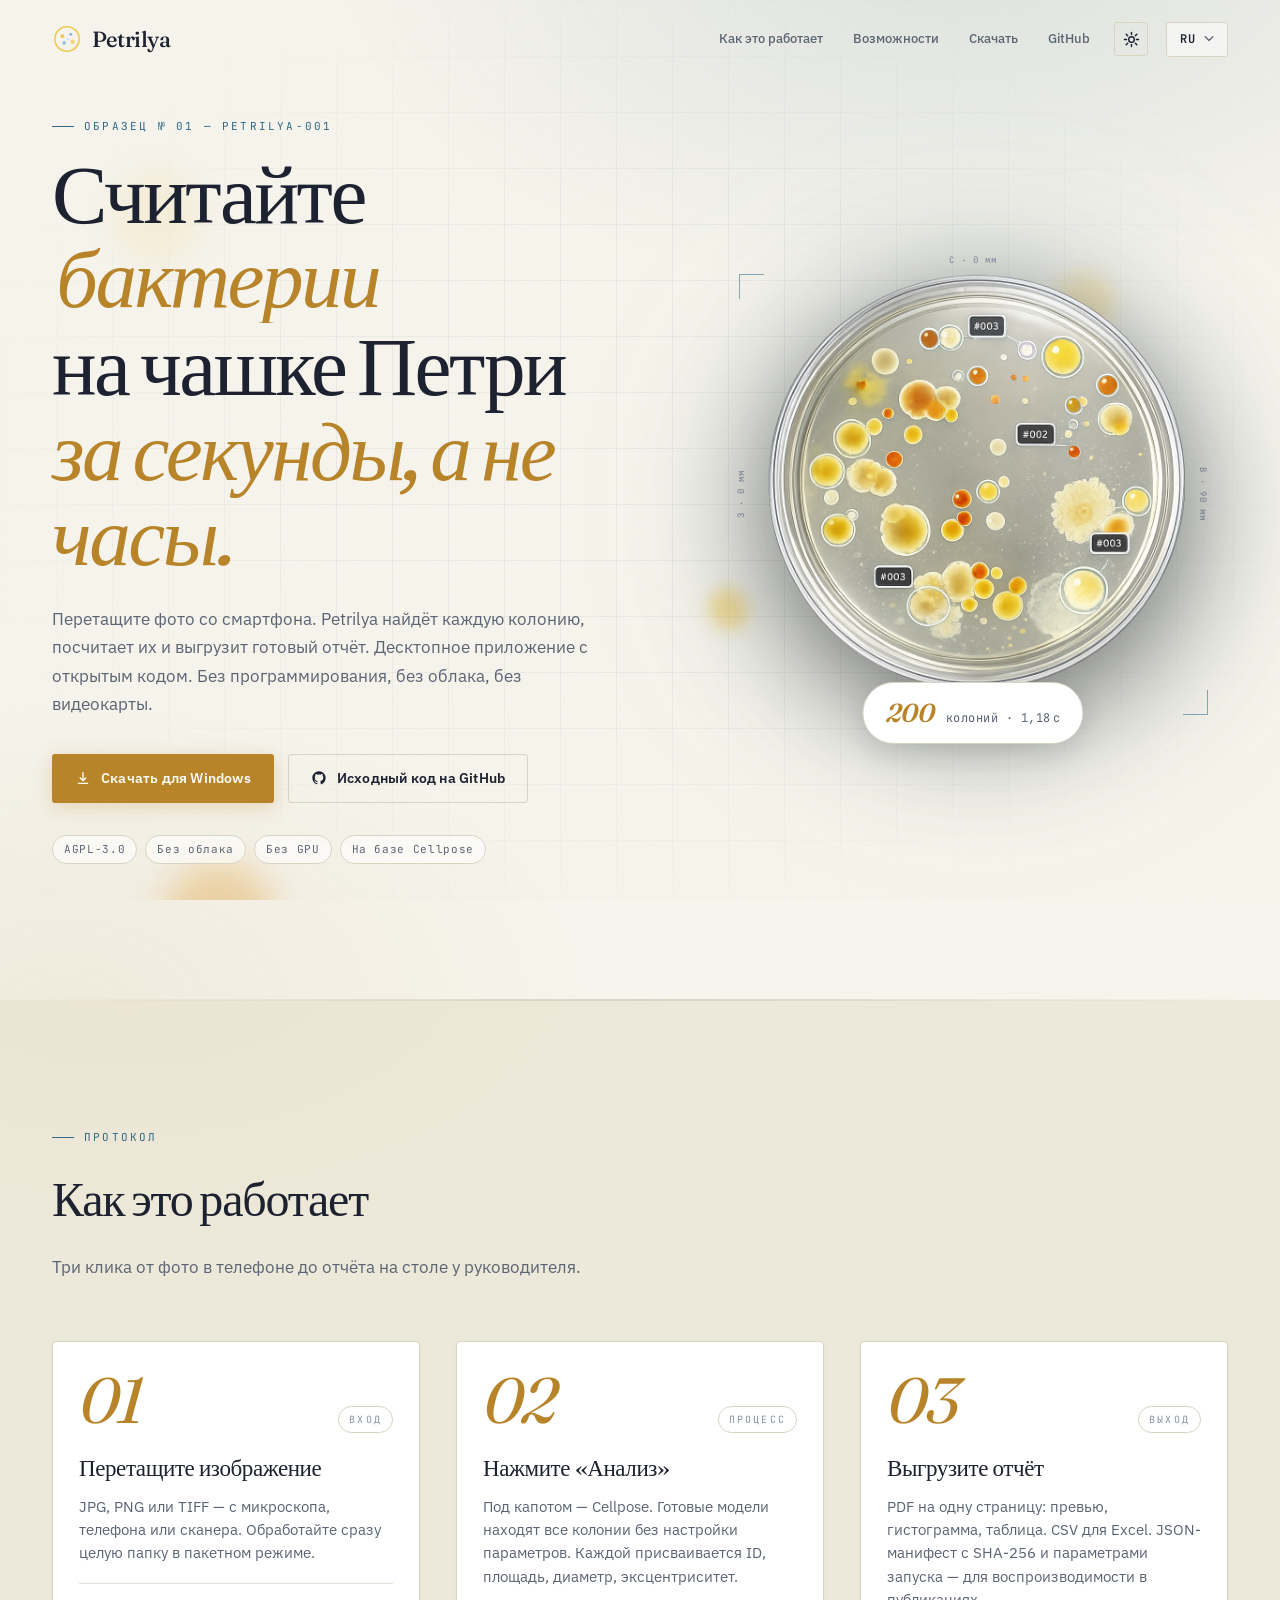
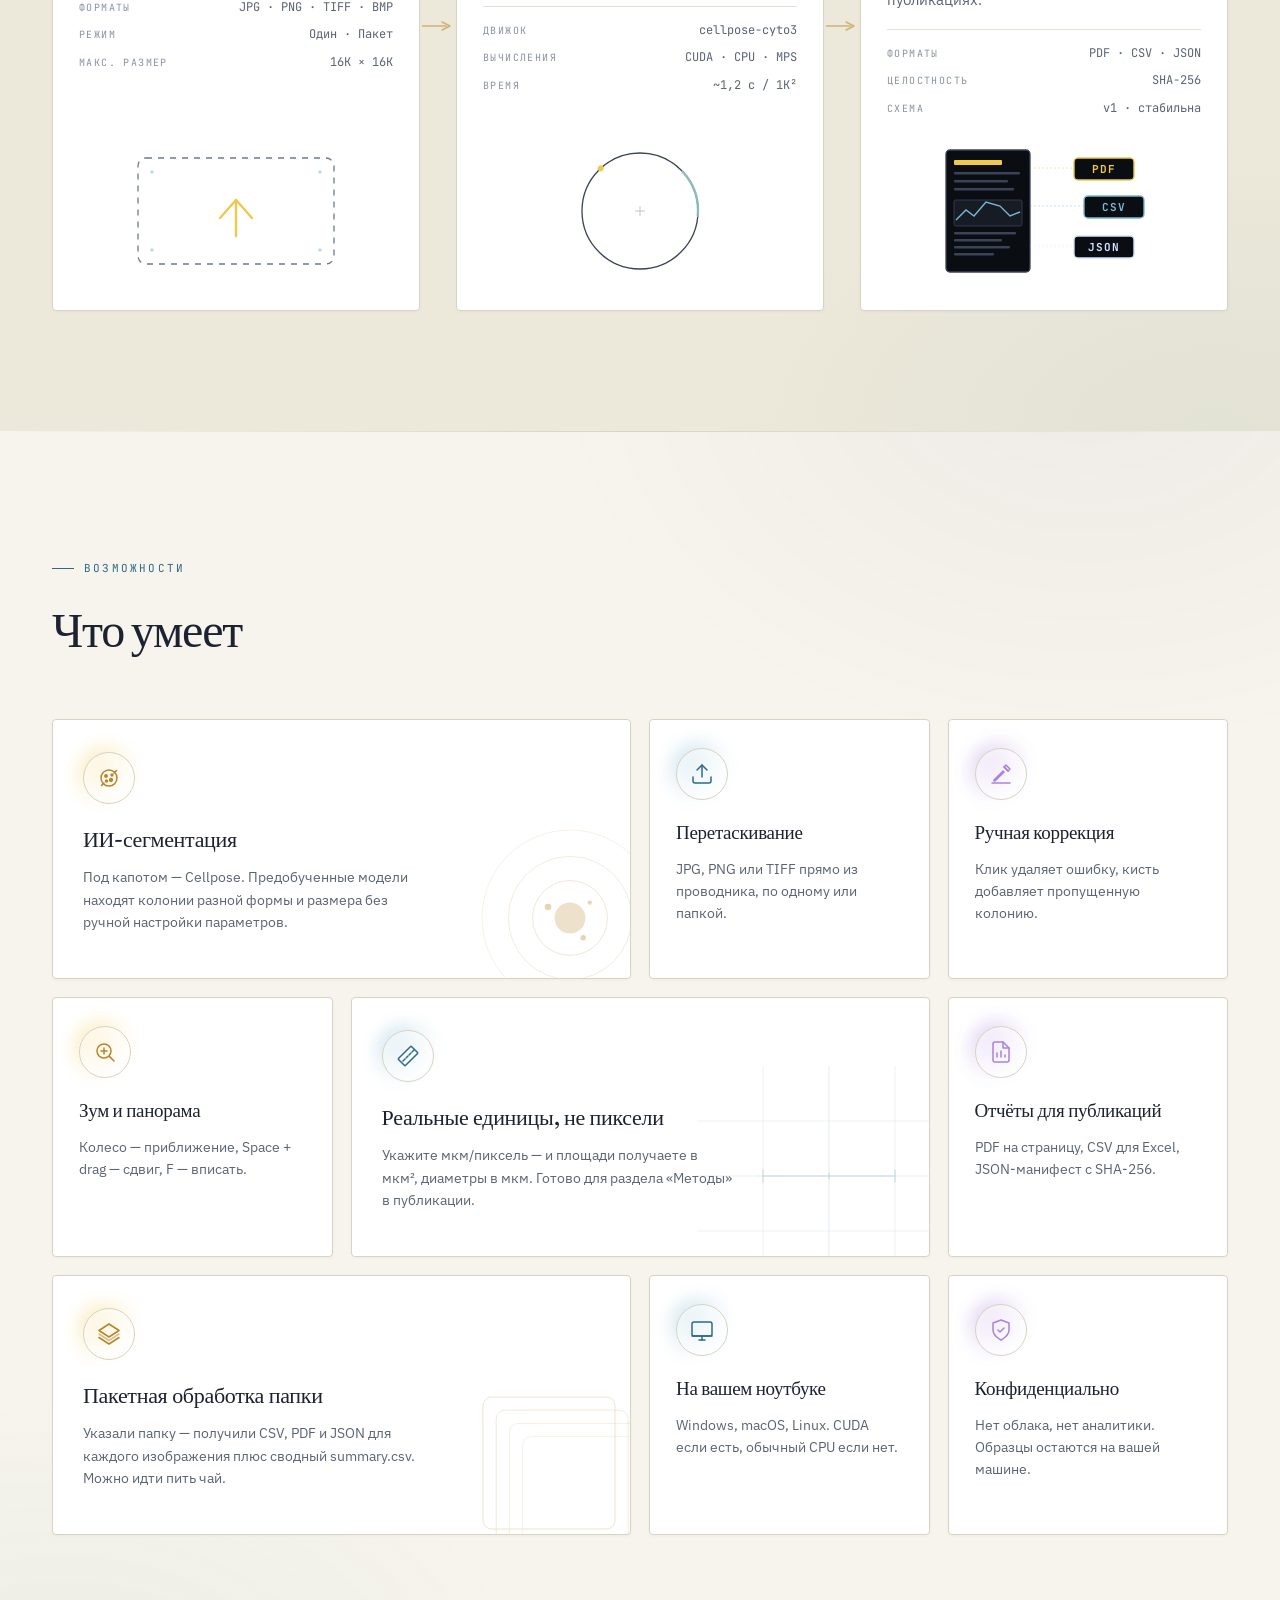
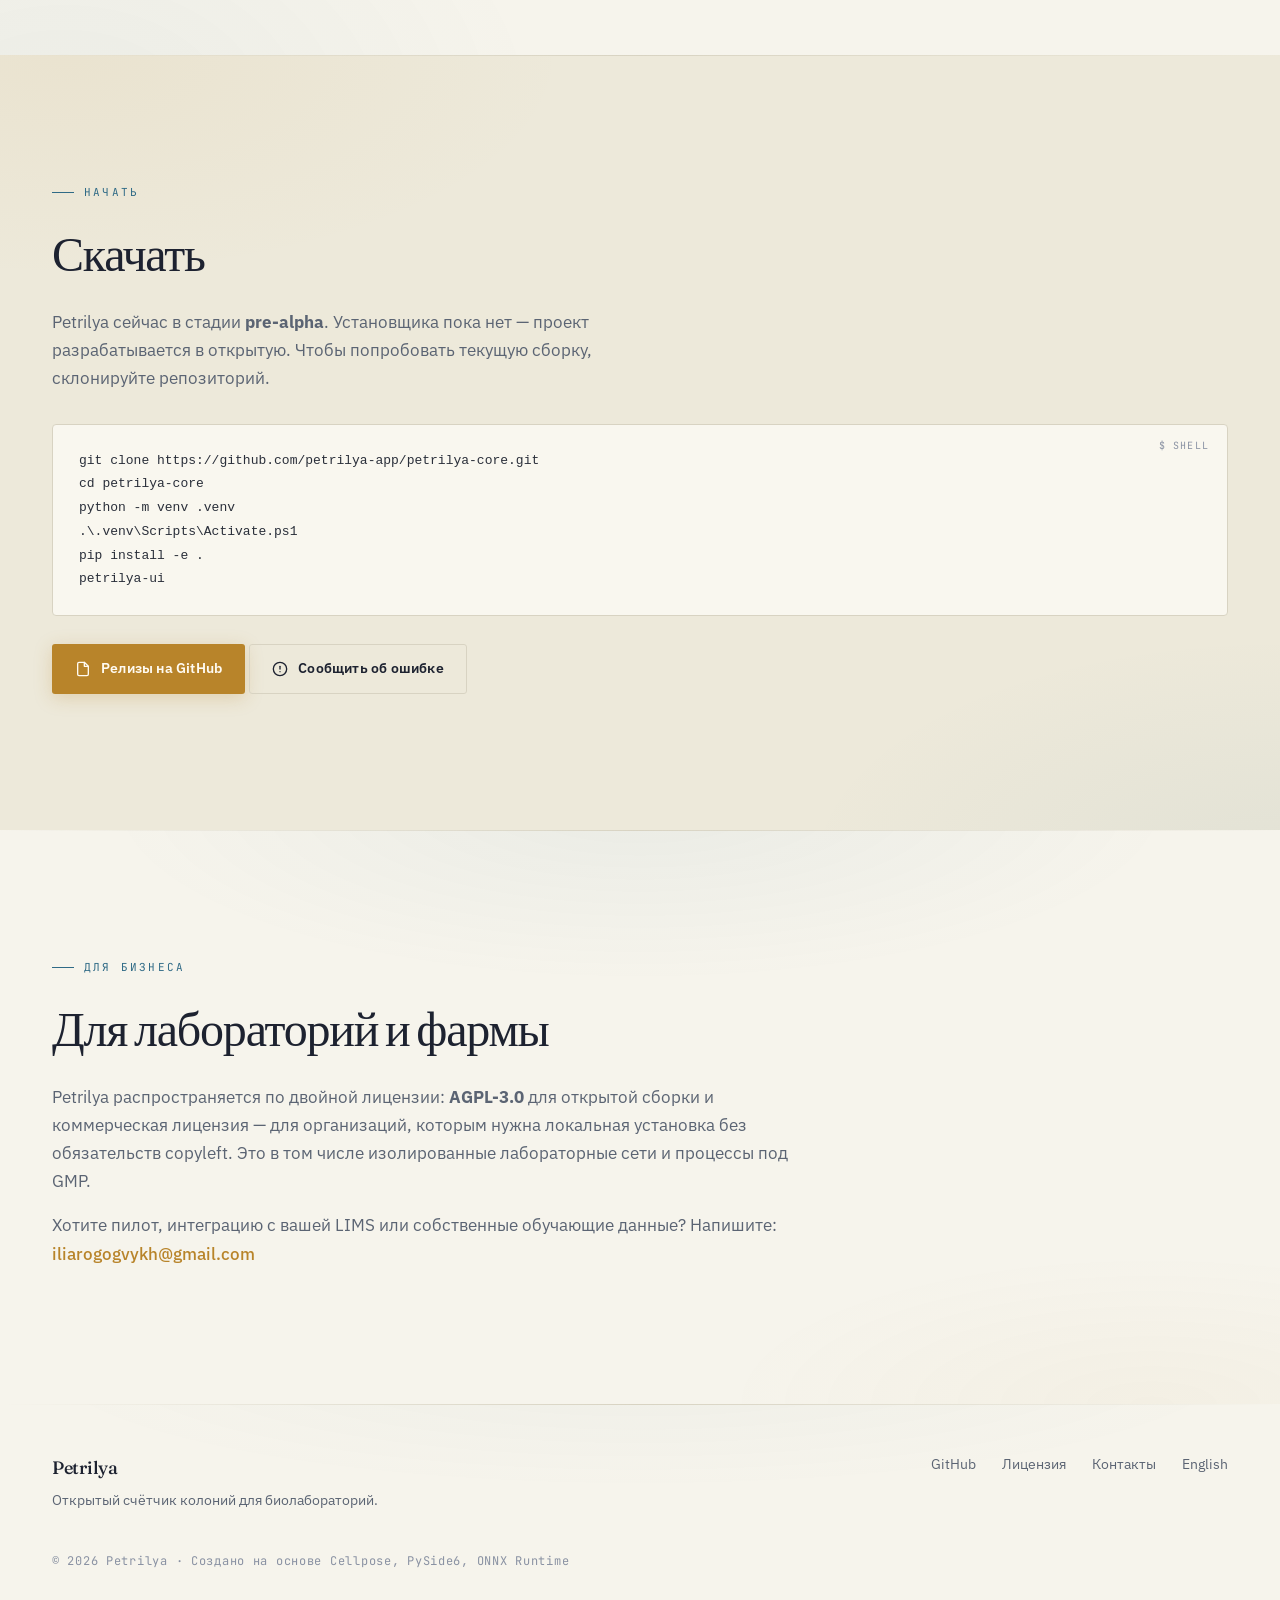
==== docs/ru/index.html @ b0dcc9b6 "build: PyInstaller .exe pipeline + auto-release on tag push End-to-end packaging so the 'Download fo" ====
<!DOCTYPE html>
<html lang="ru">
<head>
  <meta charset="UTF-8" />
  <meta name="viewport" content="width=device-width, initial-scale=1.0" />
  <title>Petrilya — ИИ-счётчик колоний для биолабораторий</title>
  <meta name="description" content="Petrilya — десктопное приложение с открытым исходным кодом, которое превращает фото чашки Петри со смартфона в готовый отчёт о колониях за секунды. Без кода, без облака, без видеокарты." />
  <meta property="og:title" content="Petrilya — ИИ-счётчик колоний" />
  <meta property="og:description" content="Перетащил, посчитал, выгрузил отчёт. Десктоп-приложение для микробиологии с открытым кодом." />
  <meta property="og:type" content="website" />
  <meta property="og:url" content="https://petrilya.com/ru/" />
  <meta property="og:image" content="https://petrilya.com/og-image.png" />
  <meta name="twitter:card" content="summary_large_image" />
  <link rel="alternate" hreflang="en" href="https://petrilya.com/" />
  <link rel="alternate" hreflang="ru" href="https://petrilya.com/ru/" />
  <link rel="icon" type="image/svg+xml" href="../favicon.svg" />
  <link rel="preconnect" href="https://fonts.googleapis.com">
  <link rel="preconnect" href="https://fonts.gstatic.com" crossorigin>
  <link href="https://fonts.googleapis.com/css2?family=Fraunces:opsz,wght,SOFT,WONK@9..144,300..700,30..100,0..1&family=IBM+Plex+Sans:wght@400;500;600;700&family=JetBrains+Mono:wght@400;500&display=swap" rel="stylesheet">
  <link rel="stylesheet" href="../style.css" />
  <script src="../theme.js"></script>
</head>
<body>
  <header class="hero">
    <nav class="nav">
      <div class="brand">
        <a href="../">
          <svg class="logo-mark" viewBox="0 0 32 32" fill="none" aria-hidden="true">
            <circle cx="16" cy="16" r="13" stroke="url(#brand-grad)" stroke-width="1.6"/>
            <circle cx="11" cy="13" r="2" fill="#f0c84a"/>
            <circle cx="20" cy="11" r="1.5" fill="#7ab7d0"/>
            <circle cx="22" cy="19" r="2.5" fill="#f0c84a" opacity="0.7"/>
            <circle cx="13" cy="20" r="2" fill="#7ab7d0" opacity="0.8"/>
            <circle cx="17" cy="16" r="1.3" fill="#d2e2ff"/>
            <defs>
              <linearGradient id="brand-grad" x1="0" y1="0" x2="32" y2="32">
                <stop offset="0" stop-color="#f0c84a"/>
                <stop offset="1" stop-color="#7ab7d0"/>
              </linearGradient>
            </defs>
          </svg>
          <span>Petrilya</span>
        </a>
      </div>
      <div class="nav-links">
        <a href="#how">Как это работает</a>
        <a href="#features">Возможности</a>
        <a href="#download">Скачать</a>
        <a href="https://github.com/petrilya-app/petrilya-core" target="_blank" rel="noopener">GitHub</a>
        <button class="theme-toggle" data-theme-toggle aria-label="Сменить тему" title="Сменить тему">
          <svg class="theme-icon theme-icon-sun" viewBox="0 0 24 24" fill="none" stroke="currentColor" stroke-width="2" stroke-linecap="round" stroke-linejoin="round" aria-hidden="true">
            <circle cx="12" cy="12" r="4"/>
            <line x1="12" y1="2" x2="12" y2="5"/>
            <line x1="12" y1="19" x2="12" y2="22"/>
            <line x1="2" y1="12" x2="5" y2="12"/>
            <line x1="19" y1="12" x2="22" y2="12"/>
            <line x1="4.5" y1="4.5" x2="6.6" y2="6.6"/>
            <line x1="17.4" y1="17.4" x2="19.5" y2="19.5"/>
            <line x1="4.5" y1="19.5" x2="6.6" y2="17.4"/>
            <line x1="17.4" y1="6.6" x2="19.5" y2="4.5"/>
          </svg>
          <svg class="theme-icon theme-icon-moon" viewBox="0 0 24 24" fill="none" stroke="currentColor" stroke-width="2" stroke-linecap="round" stroke-linejoin="round" aria-hidden="true">
            <path d="M21 12.79A9 9 0 1 1 11.21 3 7 7 0 0 0 21 12.79z"/>
          </svg>
        </button>
        <details class="lang-dropdown">
          <summary class="lang-current" aria-label="Сменить язык">
            <span class="lang-name">RU</span>
            <svg class="lang-caret" width="10" height="6" viewBox="0 0 12 8" aria-hidden="true"><path d="M1 1l5 5 5-5" stroke="currentColor" stroke-width="1.6" fill="none" stroke-linecap="round" stroke-linejoin="round"/></svg>
          </summary>
          <div class="lang-menu" role="menu">
            <a href="/" class="lang-option" role="menuitem">
              <span class="lang-label">English</span>
            </a>
            <a href="/ru/" class="lang-option lang-active" role="menuitem">
              <span class="lang-label">Русский</span>
              <svg class="lang-check" width="14" height="14" viewBox="0 0 14 14" aria-hidden="true"><path d="M3 7l3 3 5-6" stroke="currentColor" stroke-width="2" fill="none" stroke-linecap="round" stroke-linejoin="round"/></svg>
            </a>
          </div>
        </details>
      </div>
    </nav>

    <div class="hero-grid">
      <div class="hero-text">
        <span class="spec-marker reveal reveal-1">ОБРАЗЕЦ № 01 — PETRILYA-001</span>
        <h1 class="reveal reveal-2">
          <span class="quiet">Считайте</span>
          <span class="rotator" aria-label="вращается: колонии, бактерии, дрожжи, плесень, патогены">
            <span class="rotator-word rotator-sizer" aria-hidden="true">микроорганизмы</span>
            <span class="rotator-word is-active">колонии</span>
            <span class="rotator-word">бактерии</span>
            <span class="rotator-word">дрожжи</span>
            <span class="rotator-word">плесень</span>
            <span class="rotator-word">патогены</span>
          </span>
          <span class="quiet">на чашке Петри</span>
          <span class="punch">за секунды, а не часы.</span>
        </h1>
        <p class="lead reveal reveal-3">
          Перетащите фото со смартфона. Petrilya найдёт каждую колонию, посчитает их и выгрузит готовый отчёт. Десктопное приложение с открытым кодом. Без программирования, без облака, без видеокарты.
        </p>
        <div class="cta-row reveal reveal-4">
          <a href="https://github.com/petrilya-app/petrilya-core/releases/latest/download/petrilya-windows.exe"
             class="btn btn-primary"
             title="Petrilya для Windows (.exe, не подписан — Windows SmartScreen может предупредить при первом запуске)">
            <svg class="btn-icon" viewBox="0 0 24 24" fill="none" aria-hidden="true"><path d="M12 4v12m0 0l-4-4m4 4l4-4M5 20h14" stroke="currentColor" stroke-width="2" stroke-linecap="round" stroke-linejoin="round"/></svg>
            Скачать для Windows
          </a>
          <a href="https://github.com/petrilya-app/petrilya-core" target="_blank" rel="noopener" class="btn btn-ghost">
            <svg class="btn-icon" viewBox="0 0 24 24" fill="currentColor" aria-hidden="true"><path d="M12 2C6.48 2 2 6.48 2 12c0 4.42 2.87 8.17 6.84 9.5.5.08.66-.23.66-.5v-1.69c-2.77.6-3.36-1.34-3.36-1.34-.46-1.16-1.11-1.47-1.11-1.47-.91-.62.07-.6.07-.6 1 .07 1.53 1.03 1.53 1.03.87 1.52 2.34 1.07 2.91.83.09-.65.35-1.09.63-1.34-2.22-.25-4.55-1.11-4.55-4.94 0-1.1.39-1.99 1.03-2.69-.1-.25-.45-1.27.1-2.65 0 0 .84-.27 2.75 1.02.79-.22 1.65-.33 2.5-.33.85 0 1.71.11 2.5.33 1.91-1.29 2.75-1.02 2.75-1.02.55 1.38.2 2.4.1 2.65.64.7 1.03 1.59 1.03 2.69 0 3.84-2.34 4.69-4.57 4.94.36.31.69.92.69 1.86V21c0 .27.16.59.67.5C19.14 20.16 22 16.42 22 12c0-5.52-4.48-10-10-10z"/></svg>
            Исходный код на GitHub
          </a>
        </div>
        <p class="hero-meta reveal reveal-5">
          <span class="badge">AGPL-3.0</span>
          <span class="badge">Без облака</span>
          <span class="badge">Без GPU</span>
          <span class="badge">На базе Cellpose</span>
        </p>
      </div>

      <div class="hero-art reveal reveal-3">
        <div class="scale-ticks" aria-hidden="true">
          <span class="tick t-top">С · 0&nbsp;мм</span>
          <span class="tick t-bottom">Ю · 90&nbsp;мм</span>
          <span class="tick t-left">З · 0&nbsp;мм</span>
          <span class="tick t-right">В · 90&nbsp;мм</span>
        </div>
        <img src="../hero-dish.png" alt="Чашка Петри с распознанными цветными колониями" />
        <div class="hero-art-caption">
          <span class="count">200</span>
          <span class="count-label">колоний&nbsp;·&nbsp;1,18&thinsp;с</span>
        </div>
      </div>
    </div>
  </header>

  <section id="how" class="how">
    <div class="container">
      <span class="eyebrow">ПРОТОКОЛ</span>
      <h2>Как это работает</h2>
      <p class="section-lead">Три клика от фото в телефоне до отчёта на столе у руководителя.</p>

      <div class="steps">

        <article class="step">
          <header class="step-header">
            <span class="step-num">01</span>
            <span class="step-tag">ВХОД</span>
          </header>
          <div class="step-body">
            <h3>Перетащите изображение</h3>
            <p>JPG, PNG или TIFF — с микроскопа, телефона или сканера. Обработайте сразу целую папку в пакетном режиме.</p>
          </div>
          <dl class="step-spec">
            <div><dt>Форматы</dt><dd>JPG · PNG · TIFF · BMP</dd></div>
            <div><dt>Режим</dt><dd>Один · Пакет</dd></div>
            <div><dt>Макс. размер</dt><dd>16K × 16K</dd></div>
          </dl>
          <div class="step-art">
            <svg viewBox="0 0 240 150" aria-hidden="true">
              <rect class="drop-frame" x="22" y="22" width="196" height="106" rx="8"
                    fill="none" stroke="#6e7a8e" stroke-width="1.3"
                    stroke-dasharray="6 6"/>
              <g transform="translate(120 78)">
                <g class="upload-arrow">
                  <path d="M-16 4 L0 -14 L16 4" stroke="#f0c84a" stroke-width="2.4"
                        fill="none" stroke-linecap="round" stroke-linejoin="round"/>
                  <line x1="0" y1="-14" x2="0" y2="22" stroke="#f0c84a" stroke-width="2.4"
                        stroke-linecap="round"/>
                </g>
              </g>
              <circle cx="36" cy="36" r="1.6" fill="#7ab7d0" opacity="0.6"/>
              <circle cx="204" cy="36" r="1.6" fill="#7ab7d0" opacity="0.6"/>
              <circle cx="36" cy="114" r="1.6" fill="#7ab7d0" opacity="0.6"/>
              <circle cx="204" cy="114" r="1.6" fill="#7ab7d0" opacity="0.6"/>
            </svg>
          </div>
        </article>

        <div class="step-link" aria-hidden="true">
          <svg viewBox="0 0 32 10" fill="none">
            <path d="M0 5 L24 5 M20 1 L28 5 L20 9" stroke="currentColor"
                  stroke-width="1.4" stroke-linecap="round" stroke-linejoin="round"/>
          </svg>
        </div>

        <article class="step">
          <header class="step-header">
            <span class="step-num">02</span>
            <span class="step-tag">ПРОЦЕСС</span>
          </header>
          <div class="step-body">
            <h3>Нажмите «Анализ»</h3>
            <p>Под капотом — Cellpose. Готовые модели находят все колонии без настройки параметров. Каждой присваивается ID, площадь, диаметр, эксцентриситет.</p>
          </div>
          <dl class="step-spec">
            <div><dt>Движок</dt><dd>cellpose-cyto3</dd></div>
            <div><dt>Вычисления</dt><dd>CUDA · CPU · MPS</dd></div>
            <div><dt>Время</dt><dd>~1,2 с / 1K²</dd></div>
          </dl>
          <div class="step-art">
            <svg viewBox="0 0 240 150" aria-hidden="true">
              <defs>
                <linearGradient id="scanGradRu" x1="0" y1="0" x2="1" y2="1">
                  <stop offset="0" stop-color="#f0c84a"/>
                  <stop offset="1" stop-color="#7ab7d0"/>
                </linearGradient>
              </defs>
              <circle cx="120" cy="75" r="58" fill="none" stroke="#3a4358" stroke-width="1.3"/>
              <g>
                <circle cx="120" cy="75" r="58" fill="none" stroke="url(#scanGradRu)"
                        stroke-width="2.4" stroke-dasharray="48 320" stroke-linecap="round"/>
                <circle cx="120" cy="17" r="3" fill="#f0c84a"/>
                <animateTransform attributeName="transform" type="rotate"
                                  from="0 120 75" to="360 120 75"
                                  dur="4.5s" repeatCount="indefinite"/>
              </g>
              <g transform="translate(98 56)">
                <g class="detect-pop d1">
                  <circle r="5" fill="#f0c84a" opacity="0.9"/>
                  <circle r="8" fill="none" stroke="#7ab7d0" stroke-width="1.4"/>
                </g>
              </g>
              <g transform="translate(143 60)">
                <g class="detect-pop d2">
                  <circle r="4" fill="#d2e2ff" opacity="0.9"/>
                  <circle r="7" fill="none" stroke="#7ab7d0" stroke-width="1.4"/>
                </g>
              </g>
              <g transform="translate(118 92)">
                <g class="detect-pop d3">
                  <circle r="6" fill="#f0c84a" opacity="0.85"/>
                  <circle r="10" fill="none" stroke="#aa82dc" stroke-width="1.4"/>
                </g>
              </g>
              <g transform="translate(92 98)">
                <g class="detect-pop d4">
                  <circle r="4" fill="#d2e2ff" opacity="0.9"/>
                  <circle r="7" fill="none" stroke="#7ab7d0" stroke-width="1.4"/>
                </g>
              </g>
              <g transform="translate(146 100)">
                <g class="detect-pop d5">
                  <circle r="5" fill="#f0c84a" opacity="0.9"/>
                  <circle r="8" fill="none" stroke="#aa82dc" stroke-width="1.4"/>
                </g>
              </g>
              <g stroke="#5e6878" stroke-width="0.8" opacity="0.45">
                <line x1="115" y1="75" x2="125" y2="75"/>
                <line x1="120" y1="70" x2="120" y2="80"/>
              </g>
            </svg>
          </div>
        </article>

        <div class="step-link" aria-hidden="true">
          <svg viewBox="0 0 32 10" fill="none">
            <path d="M0 5 L24 5 M20 1 L28 5 L20 9" stroke="currentColor"
                  stroke-width="1.4" stroke-linecap="round" stroke-linejoin="round"/>
          </svg>
        </div>

        <article class="step">
          <header class="step-header">
            <span class="step-num">03</span>
            <span class="step-tag">ВЫХОД</span>
          </header>
          <div class="step-body">
            <h3>Выгрузите отчёт</h3>
            <p>PDF на одну страницу: превью, гистограмма, таблица. CSV для Excel. JSON-манифест с SHA-256 и параметрами запуска — для воспроизводимости в публикациях.</p>
          </div>
          <dl class="step-spec">
            <div><dt>Форматы</dt><dd>PDF · CSV · JSON</dd></div>
            <div><dt>Целостность</dt><dd>SHA-256</dd></div>
            <div><dt>Схема</dt><dd>v1 · стабильна</dd></div>
          </dl>
          <div class="step-art">
            <svg viewBox="0 0 240 150" aria-hidden="true">
              <rect x="22" y="14" width="84" height="122" rx="4" fill="#0a0d12"
                    stroke="#3a4358" stroke-width="1.3"/>
              <rect x="30" y="24" width="48" height="5" rx="1" fill="#f0c84a"/>
              <rect x="30" y="36" width="66" height="2.5" rx="1" fill="#3a4358"/>
              <rect x="30" y="44" width="54" height="2.5" rx="1" fill="#3a4358"/>
              <rect x="30" y="52" width="60" height="2.5" rx="1" fill="#3a4358"/>
              <rect x="30" y="64" width="68" height="26" rx="2" fill="#161b24"
                    stroke="#3a4358" stroke-width="0.8"/>
              <path d="M32 84 L42 74 L50 80 L62 66 L76 70 L86 80 L96 76"
                    stroke="#7ab7d0" fill="none" stroke-width="1.4"/>
              <rect x="30" y="96" width="62" height="2.5" rx="1" fill="#3a4358"/>
              <rect x="30" y="103" width="48" height="2.5" rx="1" fill="#3a4358"/>
              <rect x="30" y="110" width="56" height="2.5" rx="1" fill="#3a4358"/>
              <rect x="30" y="117" width="40" height="2.5" rx="1" fill="#3a4358"/>

              <path d="M106 32 L150 32" stroke="#f0c84a" stroke-width="0.9"
                    stroke-dasharray="2 2" opacity="0.45"/>
              <path d="M106 70 L160 70" stroke="#7ab7d0" stroke-width="0.9"
                    stroke-dasharray="2 2" opacity="0.45"/>
              <path d="M106 110 L150 110" stroke="#d2e2ff" stroke-width="0.9"
                    stroke-dasharray="2 2" opacity="0.45"/>

              <g transform="translate(150 22)">
                <g class="fmt-badge">
                  <rect width="60" height="22" rx="4" fill="#0a0d12"
                        stroke="#f0c84a" stroke-width="1.4"/>
                  <text x="30" y="15" text-anchor="middle"
                        font-family="JetBrains Mono, monospace"
                        font-size="11" fill="#f0c84a" font-weight="700"
                        letter-spacing="1">PDF</text>
                </g>
              </g>
              <g transform="translate(160 60)">
                <g class="fmt-badge b2">
                  <rect width="60" height="22" rx="4" fill="#0a0d12"
                        stroke="#7ab7d0" stroke-width="1.4"/>
                  <text x="30" y="15" text-anchor="middle"
                        font-family="JetBrains Mono, monospace"
                        font-size="11" fill="#7ab7d0" font-weight="700"
                        letter-spacing="1">CSV</text>
                </g>
              </g>
              <g transform="translate(150 100)">
                <g class="fmt-badge b3">
                  <rect width="60" height="22" rx="4" fill="#0a0d12"
                        stroke="#d2e2ff" stroke-width="1.4"/>
                  <text x="30" y="15" text-anchor="middle"
                        font-family="JetBrains Mono, monospace"
                        font-size="11" fill="#d2e2ff" font-weight="700"
                        letter-spacing="1">JSON</text>
                </g>
              </g>
            </svg>
          </div>
        </article>

      </div>
    </div>
  </section>

  <section id="features" class="features">
    <div class="container">
      <span class="eyebrow">ВОЗМОЖНОСТИ</span>
      <h2>Что умеет</h2>
      <div class="grid">
        <!-- РЯД 1: [ИИ featured x2] [Перетаск] [Коррекция] -->
        <article class="card span-2 accent-amber">
          <svg class="card-decor" viewBox="0 0 200 200" width="220" height="220"
               style="right: -50px; bottom: -50px;" aria-hidden="true">
            <circle cx="100" cy="100" r="80" fill="none" stroke="currentColor" stroke-width="0.6" opacity="0.5"/>
            <circle cx="100" cy="100" r="56" fill="none" stroke="currentColor" stroke-width="0.6" opacity="0.7"/>
            <circle cx="100" cy="100" r="34" fill="none" stroke="currentColor" stroke-width="0.6" opacity="0.85"/>
            <circle cx="100" cy="100" r="14" fill="currentColor" opacity="0.7"/>
            <circle cx="80" cy="90" r="3" fill="currentColor"/>
            <circle cx="118" cy="86" r="2" fill="currentColor"/>
            <circle cx="112" cy="118" r="2.5" fill="currentColor"/>
          </svg>
          <div class="feat-icon-wrap">
            <svg class="feat-icon" viewBox="0 0 24 24" fill="none" stroke="currentColor" stroke-width="1.5" stroke-linecap="round" stroke-linejoin="round" aria-hidden="true">
              <circle cx="12" cy="12" r="8"/>
              <circle cx="9" cy="10" r="1.2" fill="currentColor"/>
              <circle cx="15" cy="9" r="0.9" fill="currentColor"/>
              <circle cx="14" cy="14" r="1.4" fill="currentColor"/>
              <circle cx="9.5" cy="15" r="1" fill="currentColor"/>
              <path d="M19.5 4.5L17 7M4.5 19.5L7 17"/>
            </svg>
          </div>
          <h3>ИИ-сегментация</h3>
          <p>Под капотом — Cellpose. Предобученные модели находят колонии разной формы и размера без ручной настройки параметров.</p>
        </article>

        <article class="card accent-teal">
          <div class="feat-icon-wrap">
            <svg class="feat-icon" viewBox="0 0 24 24" fill="none" stroke="currentColor" stroke-width="1.5" stroke-linecap="round" stroke-linejoin="round" aria-hidden="true">
              <path d="M21 15v4a2 2 0 0 1-2 2H5a2 2 0 0 1-2-2v-4"/>
              <polyline points="17 8 12 3 7 8"/>
              <line x1="12" y1="3" x2="12" y2="15"/>
            </svg>
          </div>
          <h3>Перетаскивание</h3>
          <p>JPG, PNG или TIFF прямо из проводника, по одному или папкой.</p>
        </article>

        <article class="card accent-purple">
          <div class="feat-icon-wrap">
            <svg class="feat-icon" viewBox="0 0 24 24" fill="none" stroke="currentColor" stroke-width="1.5" stroke-linecap="round" stroke-linejoin="round" aria-hidden="true">
              <path d="M14.06 9l.94.94L5.92 19H5v-.92L14.06 9z"/>
              <path d="M15 4.94L19.06 9 21 7.06 16.94 3 15 4.94z" fill="currentColor" fill-opacity="0.15"/>
              <path d="M15 4.94L19.06 9"/>
              <path d="M3 21h18"/>
            </svg>
          </div>
          <h3>Ручная коррекция</h3>
          <p>Клик удаляет ошибку, кисть добавляет пропущенную колонию.</p>
        </article>

        <!-- РЯД 2: [Зум] [Единицы featured x2] [Отчёты] -->
        <article class="card accent-amber">
          <div class="feat-icon-wrap">
            <svg class="feat-icon" viewBox="0 0 24 24" fill="none" stroke="currentColor" stroke-width="1.5" stroke-linecap="round" stroke-linejoin="round" aria-hidden="true">
              <circle cx="11" cy="11" r="7"/>
              <line x1="21" y1="21" x2="16.65" y2="16.65"/>
              <line x1="8" y1="11" x2="14" y2="11"/>
              <line x1="11" y1="8" x2="11" y2="14"/>
            </svg>
          </div>
          <h3>Зум и панорама</h3>
          <p>Колесо — приближение, Space + drag — сдвиг, F — вписать.</p>
        </article>

        <article class="card span-2 accent-teal">
          <svg class="card-decor" viewBox="0 0 240 200" width="280" height="220"
               style="right: -40px; bottom: -30px;" aria-hidden="true">
            <g stroke="currentColor" stroke-width="0.6" fill="none">
              <line x1="0" y1="50"  x2="240" y2="50"  opacity="0.4"/>
              <line x1="0" y1="100" x2="240" y2="100" opacity="0.55"/>
              <line x1="0" y1="150" x2="240" y2="150" opacity="0.4"/>
              <line x1="60"  y1="0" x2="60"  y2="200" opacity="0.4"/>
              <line x1="120" y1="0" x2="120" y2="200" opacity="0.55"/>
              <line x1="180" y1="0" x2="180" y2="200" opacity="0.4"/>
            </g>
            <g stroke="currentColor" stroke-width="1" fill="none" opacity="0.7">
              <line x1="60" y1="100" x2="180" y2="100"/>
              <line x1="60" y1="94"  x2="60"  y2="106"/>
              <line x1="180" y1="94" x2="180" y2="106"/>
              <line x1="120" y1="97" x2="120" y2="103"/>
            </g>
          </svg>
          <div class="feat-icon-wrap">
            <svg class="feat-icon" viewBox="0 0 24 24" fill="none" stroke="currentColor" stroke-width="1.5" stroke-linecap="round" stroke-linejoin="round" aria-hidden="true">
              <path d="M21.3 8.3L15.7 2.7a1 1 0 0 0-1.4 0L2.7 14.3a1 1 0 0 0 0 1.4l5.6 5.6a1 1 0 0 0 1.4 0L21.3 9.7a1 1 0 0 0 0-1.4z"/>
              <line x1="7" y1="17" x2="9" y2="15"/>
              <line x1="10" y1="14" x2="12" y2="12"/>
              <line x1="13" y1="11" x2="15" y2="9"/>
              <line x1="16" y1="8" x2="18" y2="6"/>
            </svg>
          </div>
          <h3>Реальные единицы, не пиксели</h3>
          <p>Укажите мкм/пиксель — и площади получаете в мкм², диаметры в мкм. Готово для раздела «Методы» в публикации.</p>
        </article>

        <article class="card accent-purple">
          <div class="feat-icon-wrap">
            <svg class="feat-icon" viewBox="0 0 24 24" fill="none" stroke="currentColor" stroke-width="1.5" stroke-linecap="round" stroke-linejoin="round" aria-hidden="true">
              <path d="M14 2H6a2 2 0 0 0-2 2v16a2 2 0 0 0 2 2h12a2 2 0 0 0 2-2V8z"/>
              <polyline points="14 2 14 8 20 8"/>
              <line x1="8" y1="13" x2="8" y2="17"/>
              <line x1="12" y1="11" x2="12" y2="17"/>
              <line x1="16" y1="15" x2="16" y2="17"/>
            </svg>
          </div>
          <h3>Отчёты для публикаций</h3>
          <p>PDF на страницу, CSV для Excel, JSON-манифест с SHA-256.</p>
        </article>

        <!-- РЯД 3: [Пакетная featured x2] [Ноутбук] [Конфиденциально] -->
        <article class="card span-2 accent-amber">
          <svg class="card-decor" viewBox="0 0 200 200" width="220" height="220"
               style="right: -40px; bottom: -50px;" aria-hidden="true">
            <g fill="none" stroke="currentColor" stroke-width="0.7" opacity="0.85">
              <rect x="30" y="30" width="120" height="120" rx="8"/>
              <rect x="42" y="42" width="120" height="120" rx="8" opacity="0.75"/>
              <rect x="54" y="54" width="120" height="120" rx="8" opacity="0.6"/>
              <rect x="66" y="66" width="120" height="120" rx="8" opacity="0.45"/>
            </g>
          </svg>
          <div class="feat-icon-wrap">
            <svg class="feat-icon" viewBox="0 0 24 24" fill="none" stroke="currentColor" stroke-width="1.5" stroke-linecap="round" stroke-linejoin="round" aria-hidden="true">
              <polygon points="12 2 22 8.5 12 15 2 8.5 12 2"/>
              <polyline points="2 15.5 12 22 22 15.5"/>
              <polyline points="2 12 12 18.5 22 12" opacity="0.5"/>
            </svg>
          </div>
          <h3>Пакетная обработка папки</h3>
          <p>Указали папку — получили CSV, PDF и JSON для каждого изображения плюс сводный summary.csv. Можно идти пить чай.</p>
        </article>

        <article class="card accent-teal">
          <div class="feat-icon-wrap">
            <svg class="feat-icon" viewBox="0 0 24 24" fill="none" stroke="currentColor" stroke-width="1.5" stroke-linecap="round" stroke-linejoin="round" aria-hidden="true">
              <rect x="2" y="4" width="20" height="14" rx="2"/>
              <line x1="2" y1="18" x2="22" y2="18"/>
              <line x1="9" y1="22" x2="15" y2="22"/>
              <line x1="12" y1="18" x2="12" y2="22"/>
            </svg>
          </div>
          <h3>На вашем ноутбуке</h3>
          <p>Windows, macOS, Linux. CUDA если есть, обычный CPU если нет.</p>
        </article>

        <article class="card accent-purple">
          <div class="feat-icon-wrap">
            <svg class="feat-icon" viewBox="0 0 24 24" fill="none" stroke="currentColor" stroke-width="1.5" stroke-linecap="round" stroke-linejoin="round" aria-hidden="true">
              <path d="M12 22s8-4 8-10V5l-8-3-8 3v7c0 6 8 10 8 10z"/>
              <path d="M9 12l2 2 4-4"/>
            </svg>
          </div>
          <h3>Конфиденциально</h3>
          <p>Нет облака, нет аналитики. Образцы остаются на вашей машине.</p>
        </article>
      </div>
    </div>
  </section>

  <section id="download" class="download">
    <div class="container">
      <span class="eyebrow">НАЧАТЬ</span>
      <h2>Скачать</h2>
      <p class="lead">
        Petrilya сейчас в стадии <strong>pre-alpha</strong>. Установщика пока нет — проект разрабатывается в открытую. Чтобы попробовать текущую сборку, склонируйте репозиторий.
      </p>
      <pre class="code"><code>git clone https://github.com/petrilya-app/petrilya-core.git
cd petrilya-core
python -m venv .venv
.\.venv\Scripts\Activate.ps1
pip install -e .
petrilya-ui</code></pre>
      <p>
        <a href="https://github.com/petrilya-app/petrilya-core/releases" class="btn btn-primary" target="_blank" rel="noopener">
          <svg class="btn-icon" viewBox="0 0 24 24" fill="none" stroke="currentColor" stroke-width="2" stroke-linecap="round" stroke-linejoin="round" aria-hidden="true"><path d="M14 2H6a2 2 0 0 0-2 2v16a2 2 0 0 0 2 2h12a2 2 0 0 0 2-2V8z"/><polyline points="14 2 14 8 20 8"/></svg>
          Релизы на GitHub
        </a>
        <a href="https://github.com/petrilya-app/petrilya-core/issues" class="btn btn-ghost" target="_blank" rel="noopener">
          <svg class="btn-icon" viewBox="0 0 24 24" fill="none" stroke="currentColor" stroke-width="2" stroke-linecap="round" stroke-linejoin="round" aria-hidden="true"><circle cx="12" cy="12" r="10"/><line x1="12" y1="8" x2="12" y2="12"/><line x1="12" y1="16" x2="12.01" y2="16"/></svg>
          Сообщить об ошибке
        </a>
      </p>
    </div>
  </section>

  <section class="for-labs">
    <div class="container">
      <span class="eyebrow">ДЛЯ БИЗНЕСА</span>
      <h2>Для лабораторий и фармы</h2>
      <p>
        Petrilya распространяется по двойной лицензии: <strong>AGPL-3.0</strong> для открытой сборки и коммерческая лицензия — для организаций, которым нужна локальная установка без обязательств copyleft. Это в том числе изолированные лабораторные сети и процессы под GMP.
      </p>
      <p>
        Хотите пилот, интеграцию с вашей LIMS или собственные обучающие данные? Напишите: <a href="mailto:iliarogogvykh@gmail.com">iliarogogvykh@gmail.com</a>
      </p>
    </div>
  </section>

  <footer class="footer">
    <div class="container">
      <div class="footer-row">
        <div>
          <strong>Petrilya</strong>
          <p class="muted">Открытый счётчик колоний для биолабораторий.</p>
        </div>
        <div>
          <a href="https://github.com/petrilya-app/petrilya-core" target="_blank" rel="noopener">GitHub</a>
          <a href="https://github.com/petrilya-app/petrilya-core/blob/main/LICENSE" target="_blank" rel="noopener">Лицензия</a>
          <a href="mailto:iliarogogvykh@gmail.com">Контакты</a>
          <a href="../">English</a>
        </div>
      </div>
      <p class="muted small">© 2026 Petrilya · Создано на основе Cellpose, PySide6, ONNX Runtime</p>
    </div>
  </footer>

  <script src="../rotator.js" defer></script>
  <script src="../blobs.js" defer></script>
</body>
</html>
---- docs/style.css ----
/* ============================================================
   Petrilya — Editorial scientific journal aesthetic.
   Fraunces (display serif) + IBM Plex Sans (body) + JetBrains Mono.
   ============================================================ */

:root {
  --bg: #0a0d12;
  --bg-soft: #11151c;
  --bg-card: #161b24;
  --bg-card-hover: #1c2230;
  --border: #232a39;
  --border-soft: #1b2231;
  --text: #e8eaef;
  --text-dim: #8a93a4;
  --text-mute: #5e6878;
  --accent: #d2e2ff;          /* paper-white accent */
  --accent-2: #f0c84a;         /* lab amber */
  --accent-3: #7ab7d0;
  --grid-line: rgba(120, 145, 180, 0.045);
  --radius: 4px;               /* sharper editorial corners */
  --radius-sm: 3px;
  --maxw: 1240px;
  --display: "Fraunces", "Iowan Old Style", "Times New Roman", Georgia, serif;
  --sans: "IBM Plex Sans", -apple-system, BlinkMacSystemFont, "Segoe UI", sans-serif;
  --mono: "JetBrains Mono", "SF Mono", "Cascadia Code", Consolas, monospace;
}

* { box-sizing: border-box; }

html {
  color-scheme: dark;
}
html.light {
  color-scheme: light;
  --bg: #f6f4ec;
  --bg-soft: #ede9da;
  --bg-card: #ffffff;
  --bg-card-hover: #faf8f0;
  --border: #d8d3c2;
  --border-soft: #e4e1d6;
  --text: #1d2230;
  --text-dim: #5b6473;
  --text-mute: #8a92a3;
  --accent: #1f3a68;
  --accent-2: #b8842a;
  --accent-3: #2f6a86;
  --grid-line: rgba(50, 70, 100, 0.06);
}

html, body {
  margin: 0;
  padding: 0;
  background: var(--bg);
  color: var(--text);
  font-family: var(--sans);
  font-weight: 400;
  line-height: 1.55;
  -webkit-font-smoothing: antialiased;
  -moz-osx-font-smoothing: grayscale;
  transition: background-color 0.3s ease, color 0.25s ease;
}
html.light body::after {
  opacity: 0.025;
  mix-blend-mode: multiply;
}
html.light .hero {
  background:
    radial-gradient(ellipse 70% 50% at 75% -5%, rgba(47, 106, 134, 0.12), transparent 70%),
    radial-gradient(ellipse 55% 40% at 5% 100%, rgba(184, 132, 42, 0.08), transparent 75%);
}
html.light .btn-primary {
  background: var(--accent-2);
  color: #fffbf2;
  box-shadow: 0 4px 18px rgba(184, 132, 42, 0.25);
}
html.light .btn-primary:hover {
  background: #c8932f;
  color: #fffbf2;
  box-shadow: 0 8px 28px rgba(184, 132, 42, 0.4);
}
html.light .code {
  background: #f9f7ef;
  color: #2a2f3a;
}
html.light .badge {
  background: rgba(255, 255, 255, 0.6);
}
html.light .lang-current {
  background: rgba(255, 255, 255, 0.5);
}
html.light .lang-menu {
  box-shadow: 0 12px 30px rgba(40, 50, 70, 0.18);
}
html.light .step,
html.light .card {
  box-shadow: 0 1px 3px rgba(40, 50, 70, 0.04);
}
/* (light theme dish-stage drop-shadow lives in the .dish-stage block) */
html.light .hero-art-caption {
  box-shadow: 0 8px 24px rgba(50, 60, 80, 0.16);
}

/* Smooth surface transitions on theme switch */
.nav, .hero, .how, .features, .download, .for-labs, .footer,
.card, .step, .code, .badge, .lang-current, .lang-menu,
.btn, .hero-art-caption {
  transition: background-color 0.3s ease, color 0.25s ease,
              border-color 0.25s ease, box-shadow 0.3s ease;
}

/* fine grid + subtle film grain — atmospheric, not loud */
body::before {
  content: "";
  position: fixed;
  inset: 0;
  pointer-events: none;
  z-index: 0;
  background-image:
    linear-gradient(var(--grid-line) 1px, transparent 1px),
    linear-gradient(90deg, var(--grid-line) 1px, transparent 1px);
  background-size: 56px 56px;
  mask-image: radial-gradient(ellipse at center, black 35%, transparent 80%);
  -webkit-mask-image: radial-gradient(ellipse at center, black 35%, transparent 80%);
}
body::after {
  content: "";
  position: fixed;
  inset: 0;
  pointer-events: none;
  z-index: 0;
  opacity: 0.05;
  mix-blend-mode: overlay;
  background-image: url("data:image/svg+xml;utf8,<svg xmlns='http://www.w3.org/2000/svg' width='200' height='200'><filter id='n'><feTurbulence type='fractalNoise' baseFrequency='0.85' numOctaves='2' stitchTiles='stitch'/></filter><rect width='100%25' height='100%25' filter='url(%23n)'/></svg>");
}

main, section, header, footer { position: relative; z-index: 1; }

/* === Background colony blobs (parallax + idle drift) ===
 * Injected by blobs.js. A fixed layer behind every section
 * holds organic SVG blobs that scroll-parallax at varying
 * speeds and have their own slow wobble.                  */
.blob-bg {
  position: fixed;
  inset: 0;
  pointer-events: none;
  z-index: 0;
  overflow: hidden;
  /* contain layout to skip wasted recalcs while scrolling */
  contain: layout style paint;
}
.blob {
  position: absolute;
  will-change: transform;
  /* parallax: blob moves up as page scrolls down, at its own rate */
  transform: translate3d(0,
    calc(var(--scroll-y, 0px) * var(--parallax, 0.3) * -1),
    0);
}
.blob-inner {
  width: 100%;
  height: 100%;
  animation-name: blob-drift;
  animation-iteration-count: infinite;
  animation-timing-function: ease-in-out;
  will-change: transform;
}
.blob-inner svg {
  width: 100%;
  height: 100%;
  display: block;
}
@keyframes blob-drift {
  0%   { transform: rotate(0deg)   translate(0, 0)        scale(1); }
  25%  { transform: rotate(2deg)   translate(6px, -4px)   scale(1.04); }
  50%  { transform: rotate(-1deg)  translate(-4px, 6px)   scale(0.98); }
  75%  { transform: rotate(3deg)   translate(4px, 4px)    scale(1.02); }
  100% { transform: rotate(0deg)   translate(0, 0)        scale(1); }
}

/* Light theme: dim the warm blobs a touch — they were tuned for dark */
html.light .blob { mix-blend-mode: multiply; opacity: 0.5 !important; }

@media (prefers-reduced-motion: reduce) {
  .blob-inner { animation: none; }
  .blob { transform: none !important; }
}

a { color: var(--accent); text-decoration: none; transition: color 0.15s ease; }
a:hover { color: var(--accent-2); }

.container {
  max-width: var(--maxw);
  margin: 0 auto;
  padding: 0 32px;
}

/* === editorial top-marker — used as eyebrow / spec sheet label === */
.spec-marker {
  display: inline-flex;
  align-items: center;
  gap: 10px;
  font-family: var(--mono);
  font-size: 11px;
  letter-spacing: 0.2em;
  text-transform: uppercase;
  color: var(--accent-3);
  margin-bottom: 16px;
}
.spec-marker::before {
  content: "";
  display: inline-block;
  width: 22px;
  height: 1px;
  background: var(--accent-3);
}

/* legacy class kept for backward compat */
.eyebrow { @extend .spec-marker; }
.eyebrow {
  display: inline-flex;
  align-items: center;
  gap: 10px;
  font-family: var(--mono);
  font-size: 11px;
  letter-spacing: 0.2em;
  text-transform: uppercase;
  color: var(--accent-3);
  margin-bottom: 16px;
}
.eyebrow::before {
  content: "";
  display: inline-block;
  width: 22px;
  height: 1px;
  background: var(--accent-3);
}

/* =================== Nav ============================ */
.hero {
  position: relative;
  background:
    radial-gradient(ellipse 70% 50% at 75% -5%, rgba(122, 183, 208, 0.16), transparent 70%),
    radial-gradient(ellipse 55% 40% at 5% 100%, rgba(240, 200, 74, 0.06), transparent 75%);
  padding-bottom: 120px;
  overflow: hidden;
}
.hero::after {
  content: "";
  position: absolute;
  bottom: 0; left: 0; right: 0;
  height: 1px;
  background: linear-gradient(90deg, transparent, var(--border), transparent);
}

.nav {
  max-width: var(--maxw);
  margin: 0 auto;
  padding: 22px 32px;
  display: flex;
  justify-content: space-between;
  align-items: center;
  position: relative;
  z-index: 2;
}

.brand {
  display: flex;
  align-items: center;
  gap: 12px;
  font-family: var(--display);
  font-weight: 500;
  font-size: 22px;
  letter-spacing: -0.5px;
}
.brand a { color: inherit; display: flex; align-items: center; gap: 10px; }
.brand a:hover { color: inherit; }
.logo-mark { width: 30px; height: 30px; flex-shrink: 0; }

.nav-links { display: flex; align-items: center; }
.nav-links a {
  margin-left: 30px;
  color: var(--text-dim);
  font-size: 13px;
  font-weight: 500;
  font-family: var(--sans);
}
.nav-links a:hover { color: var(--text); }

/* =================== Hero ============================ */
.hero-grid {
  max-width: var(--maxw);
  margin: 30px auto 0;
  padding: 0 32px;
  display: grid;
  grid-template-columns: 1.15fr 1fr;
  gap: 80px;
  align-items: center;
  min-height: 540px;
}

.hero-text h1 {
  font-family: var(--display);
  font-size: clamp(48px, 6.5vw, 84px);
  line-height: 1.02;
  letter-spacing: -2.5px;
  margin: 0 0 28px;
  font-weight: 400;
  /* Fraunces variation axes — give the heading a softer, hand-set feel */
  font-variation-settings: "opsz" 144, "SOFT" 70, "WONK" 0;
}
.hero-text h1 .quiet {
  display: block;
  color: var(--text);
}
.hero-text h1 .punch {
  display: block;
  color: var(--accent-2);
  font-style: italic;
  font-weight: 500;
  font-variation-settings: "opsz" 144, "SOFT" 100, "WONK" 1;
}

/* rotating word */
.rotator {
  display: inline-block;
  position: relative;
  overflow: hidden;
  vertical-align: -0.16em;
  height: 1.05em;
  /* widest word + small padding; set min-width via JS at runtime */
  min-width: 0;
  margin: 0 0.05em;
}
.rotator-track {
  position: relative;
  display: inline-block;
  white-space: nowrap;
}
.rotator-word {
  position: absolute;
  left: 0;
  top: 0;
  display: inline-block;
  color: var(--accent-2);
  font-style: italic;
  font-weight: 500;
  opacity: 0;
  transform: translateY(110%);
  transition:
    transform 0.7s cubic-bezier(0.22, 1, 0.36, 1),
    opacity 0.45s ease;
  pointer-events: none;
}
.rotator-word.is-active {
  opacity: 1;
  transform: translateY(0);
  pointer-events: auto;
}
.rotator-word.is-leaving {
  opacity: 0;
  transform: translateY(-110%);
  transition:
    transform 0.55s cubic-bezier(0.7, 0, 0.84, 0),
    opacity 0.35s ease;
}
/* first word stays in flow so the line keeps its natural height even pre-JS */
.rotator-word.rotator-sizer {
  position: relative;
  visibility: hidden;
}

.lead {
  font-family: var(--sans);
  font-size: 17px;
  color: var(--text-dim);
  margin: 0 0 36px;
  max-width: 540px;
  line-height: 1.65;
}

.cta-row {
  display: flex;
  gap: 14px;
  flex-wrap: wrap;
  margin-bottom: 32px;
}

.btn {
  display: inline-flex;
  align-items: center;
  gap: 10px;
  padding: 13px 22px;
  border-radius: var(--radius-sm);
  font-family: var(--sans);
  font-weight: 600;
  font-size: 14px;
  border: 1px solid transparent;
  transition: all 0.18s ease;
  cursor: pointer;
  letter-spacing: 0.2px;
}
.btn:hover { transform: translateY(-1px); }

.btn-primary {
  background: var(--accent-2);
  color: #1a1304;
  box-shadow: 0 4px 18px rgba(240, 200, 74, 0.18);
}
.btn-primary:hover {
  background: #ffd560;
  color: #1a1304;
  box-shadow: 0 8px 28px rgba(240, 200, 74, 0.32);
}

.btn-ghost {
  background: transparent;
  color: var(--text);
  border-color: var(--border);
}
.btn-ghost:hover { border-color: var(--accent-2); color: var(--accent-2); }

.btn .btn-icon { width: 16px; height: 16px; }

.hero-meta {
  margin-top: 0;
  display: flex;
  gap: 8px;
  flex-wrap: wrap;
}

.badge {
  font-family: var(--mono);
  font-size: 11px;
  padding: 5px 11px;
  background: transparent;
  color: var(--text-dim);
  border: 1px solid var(--border);
  border-radius: 999px;
  letter-spacing: 0.06em;
}

/* hero artwork — with editorial scale ticks around the dish */
.hero-art {
  position: relative;
  padding: 0;
  display: flex;
  justify-content: center;
}
/* Direct-child img (legacy single-image hero — kept for safety if used).
 * Crucially scoped to '>' so it does NOT apply to .dish-base or .colony
 * images nested inside .dish-stage. The new layered composition uses the
 * .dish-stage rules below for sizing / float / drop-shadow.            */
.hero-art > img {
  width: 100%;
  max-width: 480px;
  height: auto;
  filter: drop-shadow(0 30px 60px rgba(0, 0, 0, 0.55))
          drop-shadow(0 0 80px rgba(122, 183, 208, 0.18));
  animation: float 9s ease-in-out infinite;
  position: relative;
  z-index: 2;
}

/* ====== Layered liquid-glass Petri dish hero ========================== */
.petri-stage {
  position: relative;
  width: 100%;
  max-width: 500px;
  aspect-ratio: 1 / 1;
  margin: 0 auto;
  z-index: 2;
  animation: float 9s ease-in-out infinite;
  filter: drop-shadow(0 40px 70px rgba(0, 0, 0, 0.55));
}
html.light .petri-stage {
  filter: drop-shadow(0 30px 50px rgba(40, 50, 70, 0.22));
}

/* 1. Background bloom — what the glass distorts and tints */
.petri-bloom {
  position: absolute;
  inset: 5%;
  border-radius: 50%;
  z-index: 1;
  background:
    radial-gradient(circle at 30% 25%, rgba(255, 230, 160, 0.55), transparent 55%),
    radial-gradient(circle at 70% 80%, rgba(122, 183, 208, 0.35), transparent 55%),
    radial-gradient(circle at 50% 50%, rgba(240, 200, 74, 0.25), transparent 65%);
  filter: blur(18px);
  pointer-events: none;
}
html.light .petri-bloom {
  background:
    radial-gradient(circle at 30% 25%, rgba(245, 220, 140, 0.50), transparent 55%),
    radial-gradient(circle at 70% 80%, rgba(80, 140, 180, 0.30), transparent 55%),
    radial-gradient(circle at 50% 50%, rgba(220, 180, 60, 0.22), transparent 65%);
}

/* 2. Liquid-glass disc bottom — the glass body itself */
.petri-glass {
  position: absolute;
  inset: 4.5%;
  border-radius: 50%;
  z-index: 2;
  overflow: hidden;
  background:
    radial-gradient(ellipse 45% 35% at 28% 18%, rgba(255, 255, 255, 0.55), transparent 60%),
    radial-gradient(ellipse 35% 28% at 75% 85%, rgba(255, 255, 255, 0.30), transparent 65%),
    radial-gradient(circle at 50% 60%, rgba(240, 200, 74, 0.10), transparent 70%),
    rgba(255, 255, 255, 0.06);
  backdrop-filter: blur(4px) saturate(1.1);
  -webkit-backdrop-filter: blur(4px) saturate(1.1);
  box-shadow:
    0 14px 40px rgba(0, 0, 0, 0.35),
    0 0 60px rgba(240, 200, 74, 0.10),
    inset 4px 6px 10px rgba(255, 255, 255, 0.55),
    inset -3px -4px 10px rgba(255, 255, 255, 0.25),
    inset 0 0 30px rgba(255, 255, 255, 0.10);
}

/* Meniscus streak — diagonal light catch on the curved surface */
.petri-glass::before {
  content: "";
  position: absolute;
  inset: 0;
  border-radius: 50%;
  background:
    linear-gradient(135deg, transparent 35%, rgba(255, 255, 255, 0.28) 45%, transparent 55%);
  filter: blur(6px);
  pointer-events: none;
}

/* SVG-filter liquid distortion — gives the glass that subtly wavy edge */
.petri-glass::after {
  content: "";
  position: absolute;
  inset: 0;
  border-radius: 50%;
  background: rgba(255, 255, 255, 0.02);
  filter: url(#petri-liquid);
  pointer-events: none;
}

/* 3. Colonies — middle layer, sits ON the glass / agar surface */
.petri-stage .petri-colonies {
  position: absolute;
  inset: 9%;
  width: 82%;
  height: 82%;
  z-index: 3;
  object-fit: contain;
  pointer-events: none;
  filter: drop-shadow(0 2px 3px rgba(0, 0, 0, 0.25));
  max-width: none;
  animation: none;
}

/* 4. Rim — top layer with transparent centre */
.petri-stage .petri-rim {
  position: absolute;
  inset: 0;
  width: 100%;
  height: 100%;
  z-index: 4;
  object-fit: contain;
  pointer-events: none;
  filter: drop-shadow(0 4px 8px rgba(0, 0, 0, 0.35));
  max-width: none;
  animation: none;
}

/* The inline <svg> that holds the SVG <filter> definition — hide it */
.petri-filters {
  position: absolute;
  width: 0;
  height: 0;
  pointer-events: none;
  overflow: hidden;
}

/* === Layered Petri dish hero ============================== */
.dish-stage {
  position: relative;
  width: 100%;
  max-width: 480px;
  aspect-ratio: 1 / 1;
  z-index: 2;
  animation: float 9s ease-in-out infinite;
  filter: drop-shadow(0 30px 60px rgba(0, 0, 0, 0.55))
          drop-shadow(0 0 80px rgba(122, 183, 208, 0.18));
}
html.light .dish-stage {
  filter: drop-shadow(0 28px 50px rgba(50, 60, 80, 0.22))
          drop-shadow(0 0 70px rgba(122, 183, 208, 0.12));
}

/* Higher-specificity selectors so nothing in .hero-art (or future
 * additions) can accidentally override the layered composition. */
.dish-stage .dish-base {
  position: absolute;
  inset: 0;
  width: 100%;
  height: 100%;
  max-width: none;
  animation: none;
  filter: none;
  z-index: 1;
}

.dish-stage .colony {
  position: absolute;
  pointer-events: none;
  opacity: 0;
  animation: colony-in 0.65s cubic-bezier(0.22, 1, 0.36, 1) forwards;
  filter: drop-shadow(0 1px 2px rgba(0, 0, 0, 0.35));
  max-width: none;
  height: auto;
  /* Sit ON TOP of the agar (dish-base z-index: 1). Without this colonies
   * are at z-index: auto and the explicitly-positive base covers them. */
  z-index: 2;
}
@keyframes colony-in {
  from { opacity: 0; }
  to   { opacity: 1; }
}

@media (prefers-reduced-motion: reduce) {
  .dish-stage { animation: none; }
  .dish-stage .colony { animation: none; opacity: 1; }
}

/* corner brackets — vintage scientific instrument */
.hero-art::before,
.hero-art::after {
  content: "";
  position: absolute;
  width: 24px;
  height: 24px;
  border: 1px solid var(--accent-3);
  opacity: 0.55;
}
.hero-art::before {
  top: 4%;
  left: 4%;
  border-right: none;
  border-bottom: none;
}
.hero-art::after {
  bottom: 4%;
  right: 4%;
  border-left: none;
  border-top: none;
}

.scale-ticks {
  position: absolute;
  inset: 0;
  pointer-events: none;
}
.scale-ticks .tick {
  position: absolute;
  font-family: var(--mono);
  font-size: 9px;
  letter-spacing: 0.1em;
  color: var(--text-mute);
}
.scale-ticks .tick.t-top    { top: 0; left: 50%; transform: translateX(-50%); }
.scale-ticks .tick.t-bottom { bottom: 0; left: 50%; transform: translateX(-50%); }
.scale-ticks .tick.t-left   { left: 0; top: 50%; transform: translateY(-50%) rotate(-90deg); transform-origin: center; }
.scale-ticks .tick.t-right  { right: 0; top: 50%; transform: translateY(-50%) rotate(90deg); transform-origin: center; }

@keyframes float {
  0%, 100% { transform: translateY(0); }
  50%      { transform: translateY(-10px); }
}

.hero-art-caption {
  position: absolute;
  left: 50%;
  transform: translateX(-50%);
  bottom: -10px;
  background: var(--bg-card);
  border: 1px solid var(--border);
  border-radius: 999px;
  padding: 10px 22px;
  display: flex;
  align-items: baseline;
  gap: 12px;
  box-shadow: 0 8px 24px rgba(0, 0, 0, 0.55);
  font-family: var(--mono);
  z-index: 3;
}
.count {
  font-family: var(--display);
  font-size: 26px;
  font-weight: 600;
  color: var(--accent-2);
  font-style: italic;
  letter-spacing: -0.5px;
}
.count-label { font-size: 12px; color: var(--text-dim); letter-spacing: 0.04em; }

/* hero entrance staggered reveal */
.reveal { opacity: 0; transform: translateY(10px); animation: reveal-in 0.9s cubic-bezier(0.22, 1, 0.36, 1) forwards; }
.reveal-1 { animation-delay: 0.05s; }
.reveal-2 { animation-delay: 0.18s; }
.reveal-3 { animation-delay: 0.32s; }
.reveal-4 { animation-delay: 0.46s; }
.reveal-5 { animation-delay: 0.6s; }
@keyframes reveal-in {
  to { opacity: 1; transform: translateY(0); }
}

/* =================== Section base =================== */
.how, .features, .download, .for-labs {
  padding: 120px 0;
  position: relative;
  overflow: hidden;
}

/* Soft fade hairline separator between sections — same treatment as
 * .hero::after. Replaces the flat 1px solid border-top each section
 * used to carry. */
.how::before,
.features::before,
.download::before,
.for-labs::before,
.footer::before {
  content: "";
  position: absolute;
  top: 0; left: 0; right: 0;
  height: 1px;
  background: linear-gradient(90deg, transparent, var(--border), transparent);
  z-index: 2;
  pointer-events: none;
}

.how h2,
.features h2,
.download h2,
.for-labs h2 {
  font-family: var(--display);
  font-size: clamp(34px, 4.2vw, 48px);
  margin: 0 0 16px;
  letter-spacing: -1.2px;
  font-weight: 400;
  font-variation-settings: "opsz" 144, "SOFT" 60, "WONK" 0;
}

.section-lead {
  font-size: 17px;
  color: var(--text-dim);
  margin: 0 0 60px;
  max-width: 640px;
  line-height: 1.65;
}

/* =================== How it works =================== */
.how {
  background:
    radial-gradient(ellipse 65% 45% at 10% -5%, rgba(240, 200, 74, 0.07), transparent 70%),
    radial-gradient(ellipse 55% 40% at 95% 100%, rgba(122, 183, 208, 0.10), transparent 75%),
    var(--bg-soft);
}
html.light .how {
  background:
    radial-gradient(ellipse 65% 45% at 10% -5%, rgba(184, 132, 42, 0.05), transparent 70%),
    radial-gradient(ellipse 55% 40% at 95% 100%, rgba(47, 106, 134, 0.06), transparent 75%),
    var(--bg-soft);
}

.steps {
  list-style: none;
  padding: 0;
  margin: 56px 0 0;
  display: grid;
  grid-template-columns: 1fr 36px 1fr 36px 1fr;
  gap: 0;
  align-items: stretch;
  counter-reset: step;
}

.step-link {
  display: flex;
  align-items: center;
  justify-content: center;
  color: var(--accent-2);
  opacity: 0.55;
  position: relative;
}
.step-link svg { width: 32px; height: 10px; }
.step-link::after {
  content: "";
  position: absolute;
  width: 4px;
  height: 4px;
  border-radius: 50%;
  background: var(--accent-2);
  top: 50%;
  left: 50%;
  transform: translate(-50%, -50%);
  animation: pulse-dot 2.4s ease-in-out infinite;
  opacity: 0;
}
@keyframes pulse-dot {
  0%, 100% { opacity: 0; transform: translate(-50%, -50%) scale(0.6); }
  50% { opacity: 0.9; transform: translate(-50%, -50%) scale(1.6); }
}

.step {
  background: var(--bg-card);
  border: 1px solid var(--border);
  border-radius: var(--radius);
  padding: 28px 26px 24px;
  display: flex;
  flex-direction: column;
  gap: 18px;
  position: relative;
  overflow: hidden;
  transition: border-color 0.25s ease, transform 0.25s ease, box-shadow 0.25s ease;
}
.step:hover {
  border-color: var(--accent-2);
  transform: translateY(-3px);
  box-shadow: 0 12px 30px rgba(0, 0, 0, 0.25);
}
html.light .step:hover {
  box-shadow: 0 14px 32px rgba(50, 60, 80, 0.12);
}

/* top accent line on hover */
.step::before {
  content: "";
  position: absolute;
  top: 0; left: 0; right: 0;
  height: 1px;
  background: linear-gradient(90deg, transparent, var(--accent-2), transparent);
  opacity: 0;
  transition: opacity 0.3s ease;
}
.step:hover::before { opacity: 1; }

.step-header {
  display: flex;
  align-items: baseline;
  justify-content: space-between;
  gap: 12px;
}
.step-num {
  font-family: var(--display);
  font-size: 64px;
  font-weight: 400;
  color: var(--accent-2);
  font-style: italic;
  line-height: 0.95;
  letter-spacing: -2px;
}
.step-tag {
  font-family: var(--mono);
  font-size: 10px;
  letter-spacing: 0.22em;
  color: var(--text-mute);
  padding: 5px 10px;
  border: 1px solid var(--border);
  border-radius: 999px;
  background: rgba(255, 255, 255, 0.015);
  white-space: nowrap;
}

.step-body h3 {
  margin: 0 0 8px;
  font-family: var(--display);
  font-size: 23px;
  font-weight: 500;
  letter-spacing: -0.4px;
}
.step-body p {
  margin: 0;
  font-size: 14.5px;
  color: var(--text-dim);
  line-height: 1.6;
}

.step-spec {
  margin: 0;
  padding: 14px 0 0;
  border-top: 1px solid var(--border-soft);
  display: grid;
  gap: 9px;
}
.step-spec > div {
  display: flex;
  justify-content: space-between;
  align-items: baseline;
  gap: 12px;
}
.step-spec dt {
  font-family: var(--mono);
  font-size: 10px;
  text-transform: uppercase;
  letter-spacing: 0.14em;
  color: var(--text-mute);
  margin: 0;
  white-space: nowrap;
}
.step-spec dd {
  margin: 0;
  font-family: var(--mono);
  font-size: 12px;
  color: var(--text-dim);
  text-align: right;
}

.step-art {
  width: 100%;
  height: 150px;
  margin-top: auto;
  display: flex;
  align-items: center;
  justify-content: center;
}
.step-art svg {
  width: 100%;
  height: 100%;
  display: block;
}

/* === Step illustration animations =========================
 * IMPORTANT: every animated element is wrapped in an outer
 * <g transform="translate(x y)"> for POSITION, and the CSS
 * animation lives on an INNER <g> that has no transform of
 * its own. This prevents the CSS animation's transform from
 * stomping the SVG transform attribute that holds the position.
 * The rotating scan ring uses SMIL <animateTransform> because
 * SMIL supports an explicit rotation centre. ============= */

.drop-frame {
  animation: dash-march 3s linear infinite;
}
@keyframes dash-march { to { stroke-dashoffset: -24; } }

.upload-arrow {
  animation: arrow-bob 2.4s ease-in-out infinite;
}
@keyframes arrow-bob {
  0%, 100% { transform: translateY(0); }
  50%      { transform: translateY(-6px); }
}

.detect-pop { opacity: 0; }
.detect-pop.d1 { animation: detect-in 5s ease-in-out 0.0s infinite; }
.detect-pop.d2 { animation: detect-in 5s ease-in-out 0.6s infinite; }
.detect-pop.d3 { animation: detect-in 5s ease-in-out 1.2s infinite; }
.detect-pop.d4 { animation: detect-in 5s ease-in-out 1.8s infinite; }
.detect-pop.d5 { animation: detect-in 5s ease-in-out 2.4s infinite; }
@keyframes detect-in {
  0%   { opacity: 0; transform: scale(0.35); }
  10%  { opacity: 1; transform: scale(1.15); }
  18%  { opacity: 1; transform: scale(1); }
  72%  { opacity: 1; transform: scale(1); }
  88%  { opacity: 0; transform: scale(1); }
  100% { opacity: 0; transform: scale(0.95); }
}

.fmt-badge {
  animation: fmt-float 3s ease-in-out infinite;
}
.fmt-badge.b2 { animation-delay: 0.6s; }
.fmt-badge.b3 { animation-delay: 1.2s; }
@keyframes fmt-float {
  0%, 100% { transform: translateY(0); opacity: 0.95; }
  50%      { transform: translateY(-5px); opacity: 1; }
}

@media (prefers-reduced-motion: reduce) {
  .drop-frame, .upload-arrow, .detect-pop, .fmt-badge,
  .step-link::after {
    animation: none !important;
  }
  .detect-pop { opacity: 1; }
}

/* =================== Features (bento grid) =================== */
.features {
  background:
    radial-gradient(ellipse 60% 45% at 85% -5%, rgba(170, 130, 220, 0.07), transparent 70%),
    radial-gradient(ellipse 50% 35% at 5% 105%, rgba(122, 183, 208, 0.06), transparent 75%);
}
html.light .features {
  background:
    radial-gradient(ellipse 60% 45% at 85% -5%, rgba(110, 80, 160, 0.05), transparent 70%),
    radial-gradient(ellipse 50% 35% at 5% 105%, rgba(47, 106, 134, 0.05), transparent 75%);
}
.features h2 { margin-bottom: 18px; }

.grid {
  display: grid;
  grid-template-columns: repeat(4, 1fr);
  gap: 18px;
  margin-top: 52px;
}

.card {
  position: relative;
  grid-column: span 1;
  background:
    radial-gradient(ellipse 80% 60% at 0% 0%, rgba(255, 255, 255, 0.025), transparent 60%),
    var(--bg-card);
  border: 1px solid var(--border);
  border-radius: var(--radius);
  padding: 28px 26px;
  overflow: hidden;
  display: flex;
  flex-direction: column;
  min-height: 240px;
  transition:
    border-color 0.25s ease,
    background 0.25s ease,
    transform 0.25s ease,
    box-shadow 0.25s ease;
}
html.light .card {
  background:
    radial-gradient(ellipse 80% 60% at 0% 0%, rgba(255, 255, 255, 0.6), transparent 60%),
    var(--bg-card);
  box-shadow: 0 1px 3px rgba(40, 50, 70, 0.04);
}

.card.span-2 { grid-column: span 2; padding: 32px 30px; min-height: 260px; }

/* hover top accent hairline (color follows the card's accent class) */
.card::before {
  content: "";
  position: absolute;
  top: 0; left: 0; right: 0;
  height: 1px;
  background: linear-gradient(90deg, transparent, currentColor, transparent);
  opacity: 0;
  transition: opacity 0.3s ease;
  color: var(--accent-2);
}
.card.accent-teal::before   { color: var(--accent-3); }
.card.accent-purple::before { color: #aa82dc; }

.card:hover {
  transform: translateY(-4px);
  box-shadow: 0 18px 40px rgba(0, 0, 0, 0.28);
}
html.light .card:hover {
  box-shadow: 0 18px 40px rgba(40, 50, 70, 0.12);
}
.card.accent-amber:hover  { border-color: rgba(240, 200, 74, 0.45); }
.card.accent-teal:hover   { border-color: rgba(122, 183, 208, 0.50); }
.card.accent-purple:hover { border-color: rgba(170, 130, 220, 0.50); }
.card:hover::before { opacity: 1; }

/* === Icon halo === */
.feat-icon-wrap {
  position: relative;
  width: 52px;
  height: 52px;
  margin-bottom: 18px;
  display: inline-flex;
  align-items: center;
  justify-content: center;
  flex-shrink: 0;
}
.feat-icon-wrap::before {
  content: "";
  position: absolute;
  inset: -8px;
  border-radius: 50%;
  filter: blur(8px);
  opacity: 0.85;
  transition: opacity 0.3s ease, transform 0.3s ease;
  z-index: 0;
}
.feat-icon-wrap::after {
  content: "";
  position: absolute;
  inset: 0;
  border-radius: 50%;
  border: 1px solid var(--border);
  background: rgba(255, 255, 255, 0.015);
  z-index: 1;
}
html.light .feat-icon-wrap::after { background: rgba(255, 255, 255, 0.5); }

.feat-icon {
  position: relative;
  z-index: 2;
  width: 24px;
  height: 24px;
  transition: transform 0.35s cubic-bezier(0.34, 1.56, 0.64, 1);
}
.card:hover .feat-icon { transform: scale(1.12) rotate(-3deg); }
.card:hover .feat-icon-wrap::before { transform: scale(1.35); opacity: 1; }

/* === Per-accent colors === */
.card.accent-amber  .feat-icon { color: var(--accent-2); }
.card.accent-teal   .feat-icon { color: var(--accent-3); }
.card.accent-purple .feat-icon { color: #aa82dc; }

.card.accent-amber  .feat-icon-wrap::before {
  background: radial-gradient(circle at 30% 30%, rgba(240, 200, 74, 0.42), transparent 65%);
}
.card.accent-teal   .feat-icon-wrap::before {
  background: radial-gradient(circle at 30% 30%, rgba(122, 183, 208, 0.42), transparent 65%);
}
.card.accent-purple .feat-icon-wrap::before {
  background: radial-gradient(circle at 30% 30%, rgba(170, 130, 220, 0.42), transparent 65%);
}

/* === Decoration on featured (span-2) cards === */
.card-decor {
  position: absolute;
  pointer-events: none;
  opacity: 0.35;
  transition: opacity 0.4s ease, transform 0.6s ease;
}
.card:hover .card-decor { opacity: 0.65; transform: scale(1.05); }
.card.accent-amber  .card-decor { color: var(--accent-2); }
.card.accent-teal   .card-decor { color: var(--accent-3); }
.card.accent-purple .card-decor { color: #aa82dc; }

/* === Card typography === */
.card h3 {
  margin: 0 0 10px;
  font-family: var(--display);
  font-size: 19px;
  font-weight: 500;
  letter-spacing: -0.3px;
  position: relative;
  z-index: 2;
}
.card.span-2 h3 { font-size: 22px; }

.card p {
  margin: 0;
  font-size: 14px;
  color: var(--text-dim);
  line-height: 1.6;
  position: relative;
  z-index: 2;
  max-width: 38ch;
}
.card.span-2 p { max-width: 44ch; }

/* =================== Download =================== */
.download {
  background:
    radial-gradient(ellipse 55% 40% at 5% 0%, rgba(240, 200, 74, 0.09), transparent 72%),
    radial-gradient(ellipse 50% 40% at 100% 105%, rgba(122, 183, 208, 0.08), transparent 75%),
    var(--bg-soft);
}
html.light .download {
  background:
    radial-gradient(ellipse 55% 40% at 5% 0%, rgba(184, 132, 42, 0.06), transparent 72%),
    radial-gradient(ellipse 50% 40% at 100% 105%, rgba(47, 106, 134, 0.06), transparent 75%),
    var(--bg-soft);
}
.download .lead { font-size: 17px; margin-bottom: 32px; }

.code {
  background: var(--bg);
  border: 1px solid var(--border);
  border-radius: var(--radius);
  padding: 24px 26px;
  overflow-x: auto;
  font-family: var(--mono);
  font-size: 13px;
  color: #cfd6e3;
  margin: 0 0 28px;
  line-height: 1.75;
  position: relative;
}
.code::before {
  content: "$ shell";
  position: absolute;
  top: 12px;
  right: 18px;
  font-size: 10px;
  color: var(--text-mute);
  letter-spacing: 0.12em;
  text-transform: uppercase;
}

/* =================== For labs =================== */
.for-labs {
  background:
    radial-gradient(ellipse 60% 45% at 50% -5%, rgba(122, 183, 208, 0.09), transparent 70%),
    radial-gradient(ellipse 45% 35% at 90% 100%, rgba(240, 200, 74, 0.05), transparent 75%);
}
html.light .for-labs {
  background:
    radial-gradient(ellipse 60% 45% at 50% -5%, rgba(47, 106, 134, 0.06), transparent 70%),
    radial-gradient(ellipse 45% 35% at 90% 100%, rgba(184, 132, 42, 0.04), transparent 75%);
}
.for-labs p { max-width: 740px; color: var(--text-dim); font-size: 16.5px; line-height: 1.7; }
.for-labs a { color: var(--accent-2); font-weight: 500; }

/* =================== Footer =================== */
.footer {
  position: relative;
  padding: 50px 0 60px;
  background:
    radial-gradient(ellipse 70% 80% at 50% -20%, rgba(122, 183, 208, 0.06), transparent 70%),
    var(--bg);
  overflow: hidden;
}
html.light .footer {
  background:
    radial-gradient(ellipse 70% 80% at 50% -20%, rgba(47, 106, 134, 0.04), transparent 70%),
    var(--bg);
}
.footer-row {
  display: flex;
  justify-content: space-between;
  flex-wrap: wrap;
  gap: 24px;
  margin-bottom: 26px;
}
.footer-row > div:last-child { display: flex; gap: 26px; }
.footer-row a { color: var(--text-dim); font-size: 13.5px; }
.footer-row a:hover { color: var(--text); }
.footer strong {
  font-family: var(--display);
  font-size: 18px;
  font-weight: 500;
  letter-spacing: -0.3px;
}
.muted { color: var(--text-dim); margin-top: 8px; font-size: 14px; }
.small { font-size: 12px; color: var(--text-mute); font-family: var(--mono); letter-spacing: 0.06em; }

/* =================== Language dropdown =================== */
/* === Theme toggle button === */
.theme-toggle {
  position: relative;
  width: 34px;
  height: 34px;
  margin-left: 24px;
  display: inline-flex;
  align-items: center;
  justify-content: center;
  background: transparent;
  border: 1px solid var(--border);
  border-radius: var(--radius-sm);
  color: var(--text);
  cursor: pointer;
  overflow: hidden;
  padding: 0;
  transition: border-color 0.18s ease, background 0.18s ease;
}
.theme-toggle:hover {
  border-color: var(--accent-2);
  background: rgba(240, 200, 74, 0.08);
}
html.light .theme-toggle:hover {
  background: rgba(184, 132, 42, 0.1);
}

.theme-toggle .theme-icon {
  position: absolute;
  width: 17px;
  height: 17px;
  transition:
    transform 0.4s cubic-bezier(0.34, 1.56, 0.64, 1),
    opacity 0.3s ease;
}
/* Default (dark theme) — show moon, hide sun */
.theme-toggle .theme-icon-sun {
  transform: translateY(20px) scale(0.4);
  opacity: 0;
}
.theme-toggle .theme-icon-moon {
  transform: translateY(0) scale(1);
  opacity: 1;
}
/* Light theme — show sun, hide moon */
html.light .theme-toggle .theme-icon-sun {
  transform: translateY(0) scale(1);
  opacity: 1;
}
html.light .theme-toggle .theme-icon-moon {
  transform: translateY(-20px) scale(0.4);
  opacity: 0;
}

.lang-dropdown {
  position: relative;
  margin-left: 18px;
  display: inline-block;
}
.lang-dropdown[open] .lang-caret { transform: rotate(180deg); }
.lang-dropdown > summary { list-style: none; }
.lang-dropdown > summary::-webkit-details-marker { display: none; }
.lang-dropdown > summary::marker { content: ""; display: none; }

.lang-current {
  cursor: pointer;
  display: inline-flex;
  align-items: center;
  gap: 8px;
  padding: 7px 13px;
  border: 1px solid var(--border);
  border-radius: var(--radius-sm);
  background: rgba(255, 255, 255, 0.02);
  color: var(--text);
  font-size: 12px;
  font-weight: 600;
  font-family: var(--mono);
  letter-spacing: 0.08em;
  user-select: none;
  transition: border-color 0.15s ease, background 0.15s ease;
}
.lang-current:hover { border-color: var(--accent-2); background: rgba(240, 200, 74, 0.06); }
.lang-dropdown[open] .lang-current { border-color: var(--accent-2); }

.lang-caret { width: 10px; height: 6px; color: var(--text-dim); transition: transform 0.18s ease; }

.lang-menu {
  position: absolute;
  top: calc(100% + 8px);
  right: 0;
  min-width: 180px;
  background: var(--bg-card);
  border: 1px solid var(--border);
  border-radius: var(--radius);
  padding: 6px;
  box-shadow: 0 12px 30px rgba(0, 0, 0, 0.6);
  z-index: 100;
  animation: lang-menu-in 0.18s ease-out;
}
@keyframes lang-menu-in {
  from { opacity: 0; transform: translateY(-4px); }
  to   { opacity: 1; transform: translateY(0); }
}

.lang-option {
  display: flex;
  align-items: center;
  gap: 10px;
  padding: 9px 12px;
  border-radius: var(--radius-sm);
  color: var(--text) !important;
  font-size: 14px !important;
  margin: 0 !important;
  font-family: var(--sans);
  text-decoration: none !important;
  transition: background 0.12s ease;
}
.lang-option:hover { background: rgba(240, 200, 74, 0.10); }
.lang-label { flex: 1; }
.lang-check { width: 14px; height: 14px; color: var(--accent-2); }
.lang-active { background: rgba(240, 200, 74, 0.10); }
.lang-active .lang-label { color: var(--accent-2); }

/* =================== Mobile =================== */
@media (max-width: 960px) {
  .hero-grid {
    grid-template-columns: 1fr;
    gap: 40px;
    margin-top: 30px;
    min-height: 0;
  }
  .hero-art > img { max-width: 360px; }
  .hero-art .dish-stage { max-width: 360px; }
  .hero-art .petri-stage { max-width: 360px; }
  .steps {
    grid-template-columns: 1fr;
    gap: 14px;
    margin-top: 40px;
  }
  .step-link {
    transform: rotate(90deg);
    height: 20px;
    margin: -6px 0;
  }
  .grid { grid-template-columns: 1fr 1fr; }
  .card.span-2 { grid-column: span 2; }
  .nav-links a { margin-left: 18px; font-size: 13px; }
}
@media (max-width: 560px) {
  .grid { grid-template-columns: 1fr; }
  .card.span-2 { grid-column: span 1; }
  .nav-links a:not(.lang-current):not(.lang-option) { display: none; }
  .lang-dropdown { margin-left: 0; }
  .container { padding: 0 20px; }
  .nav { padding: 18px 20px; }
}
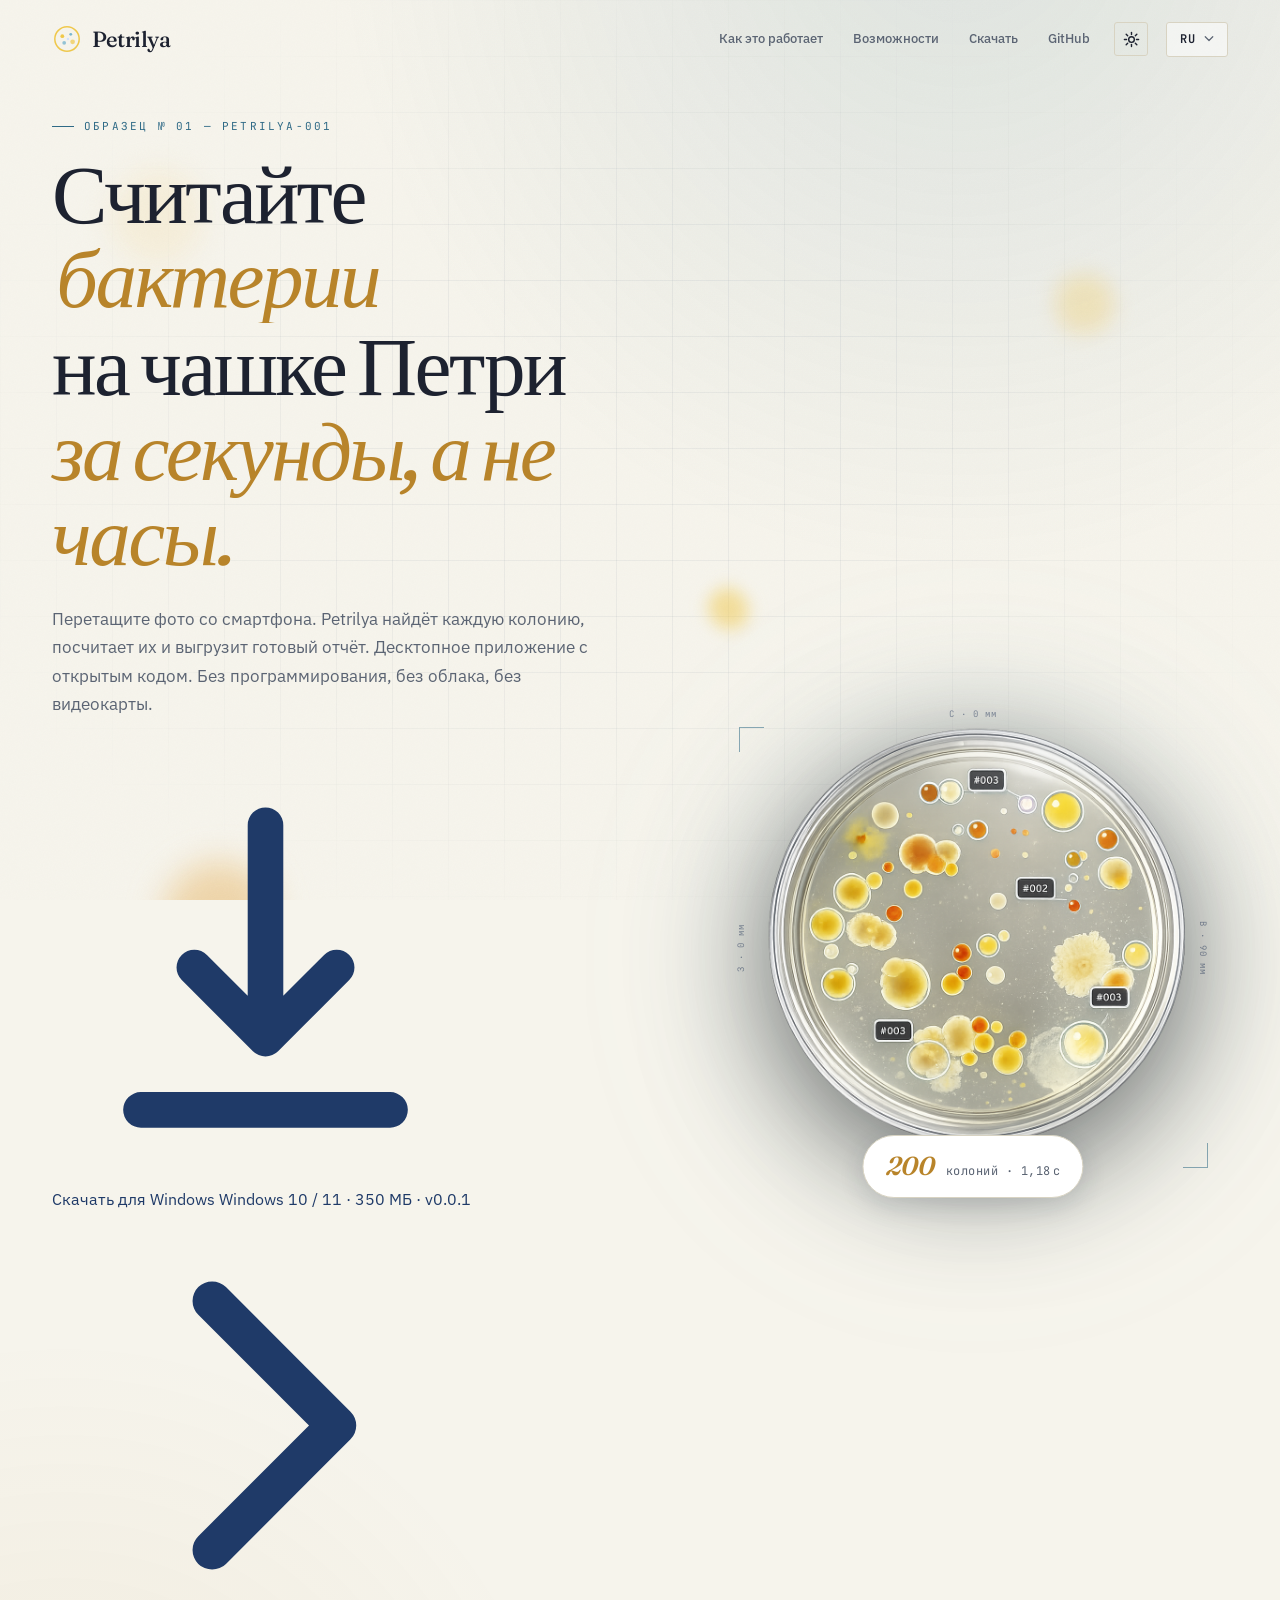
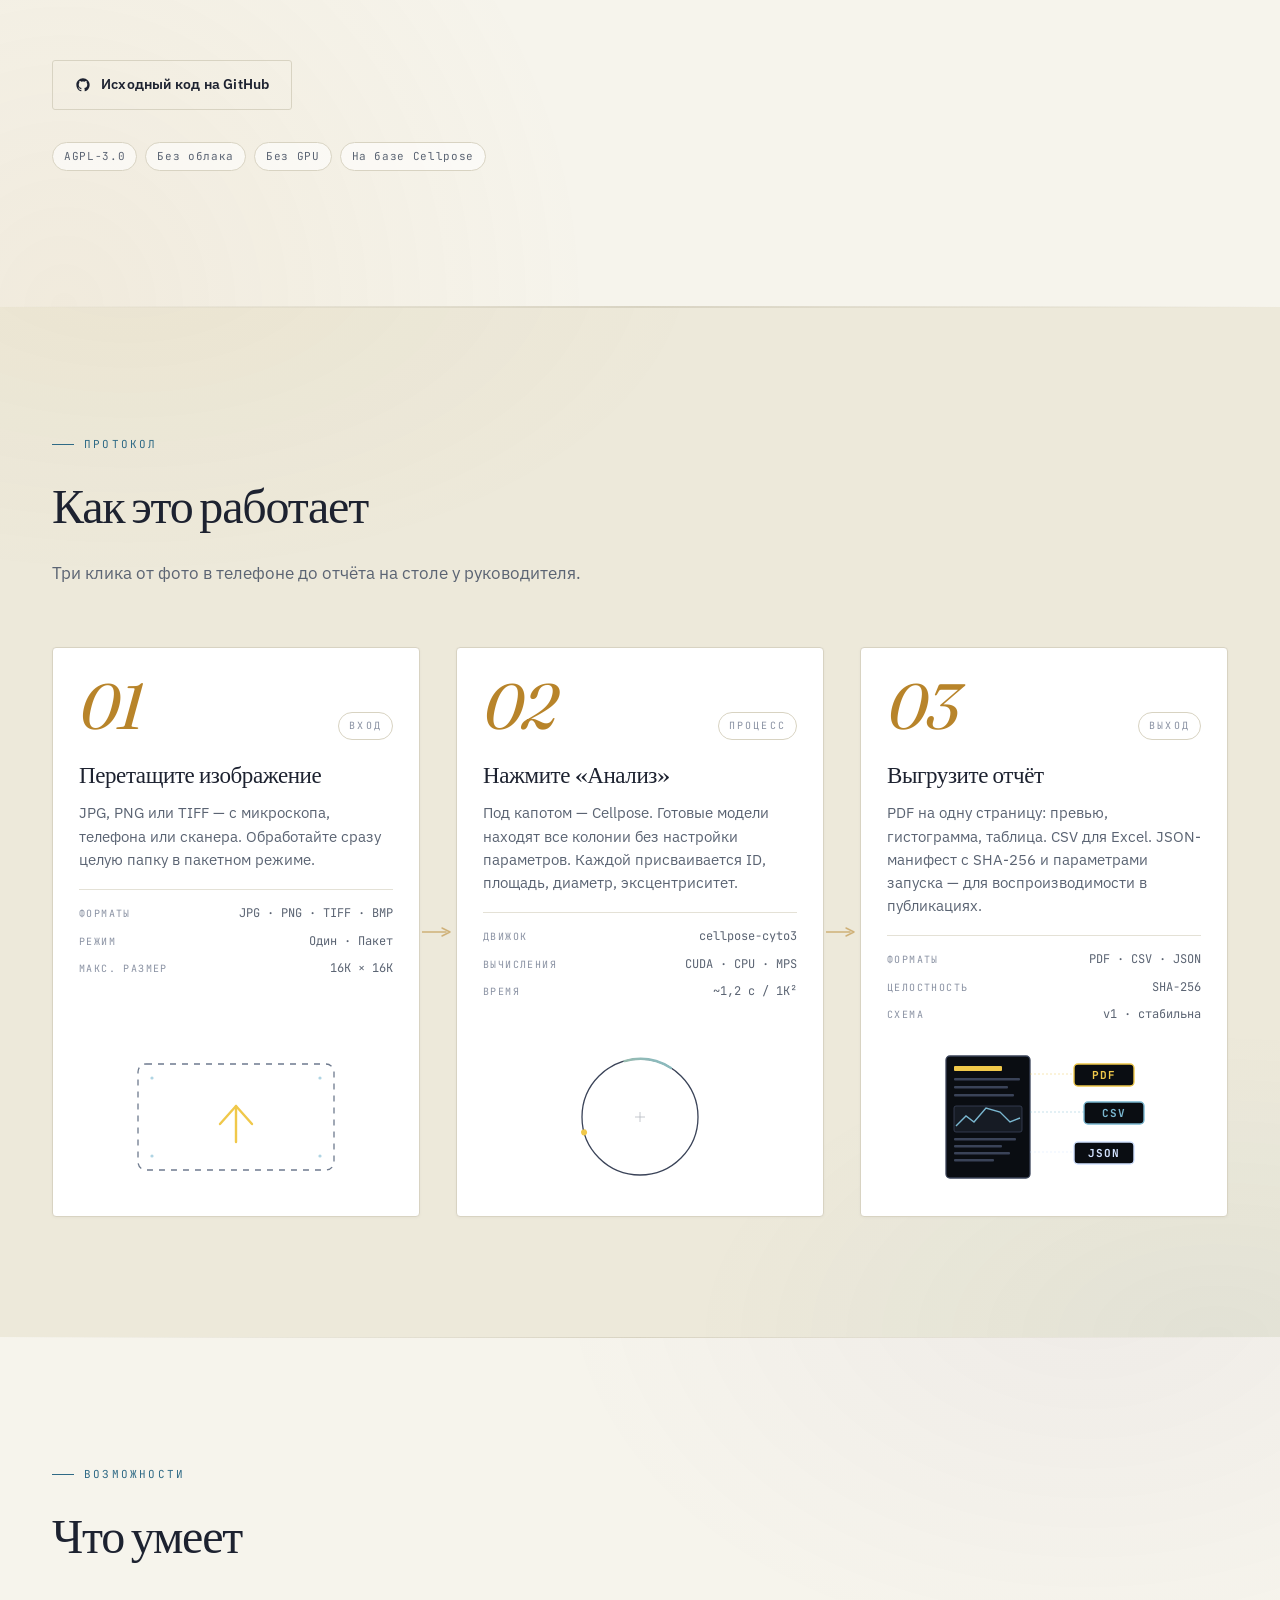
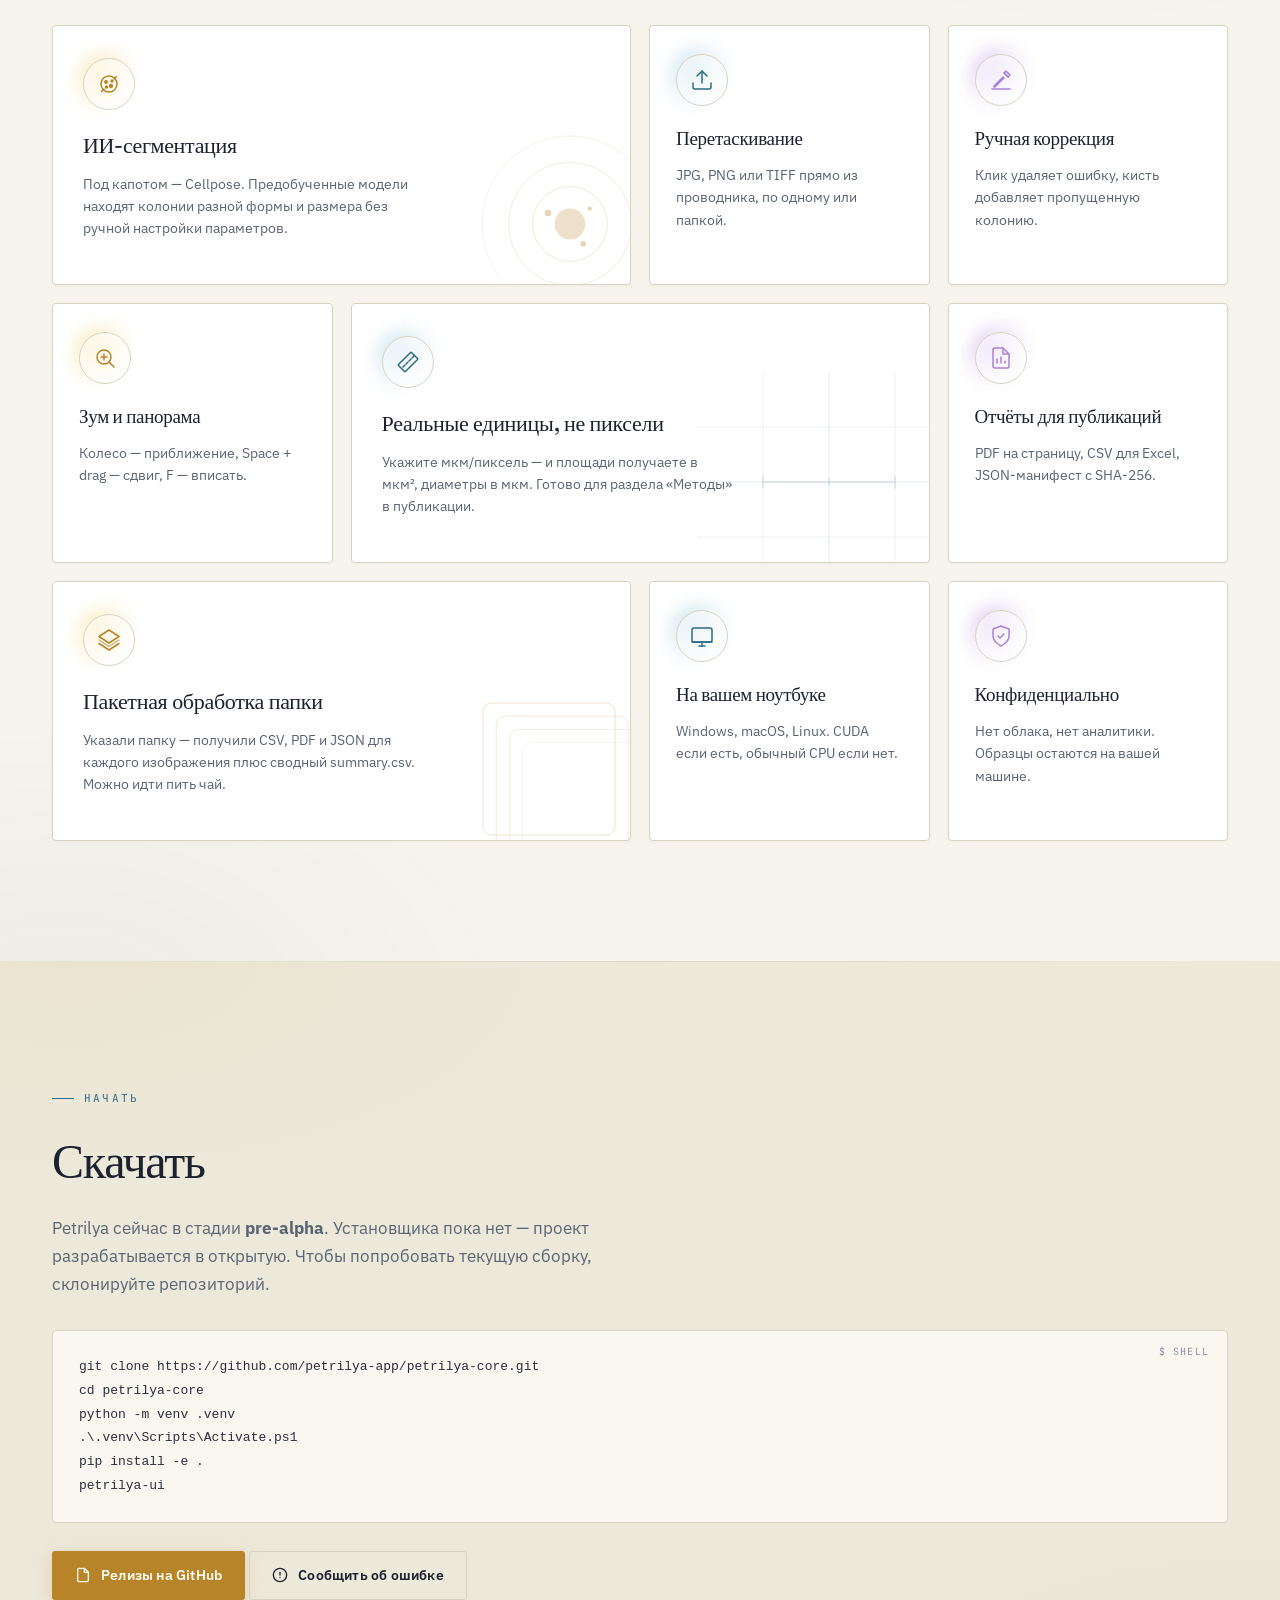
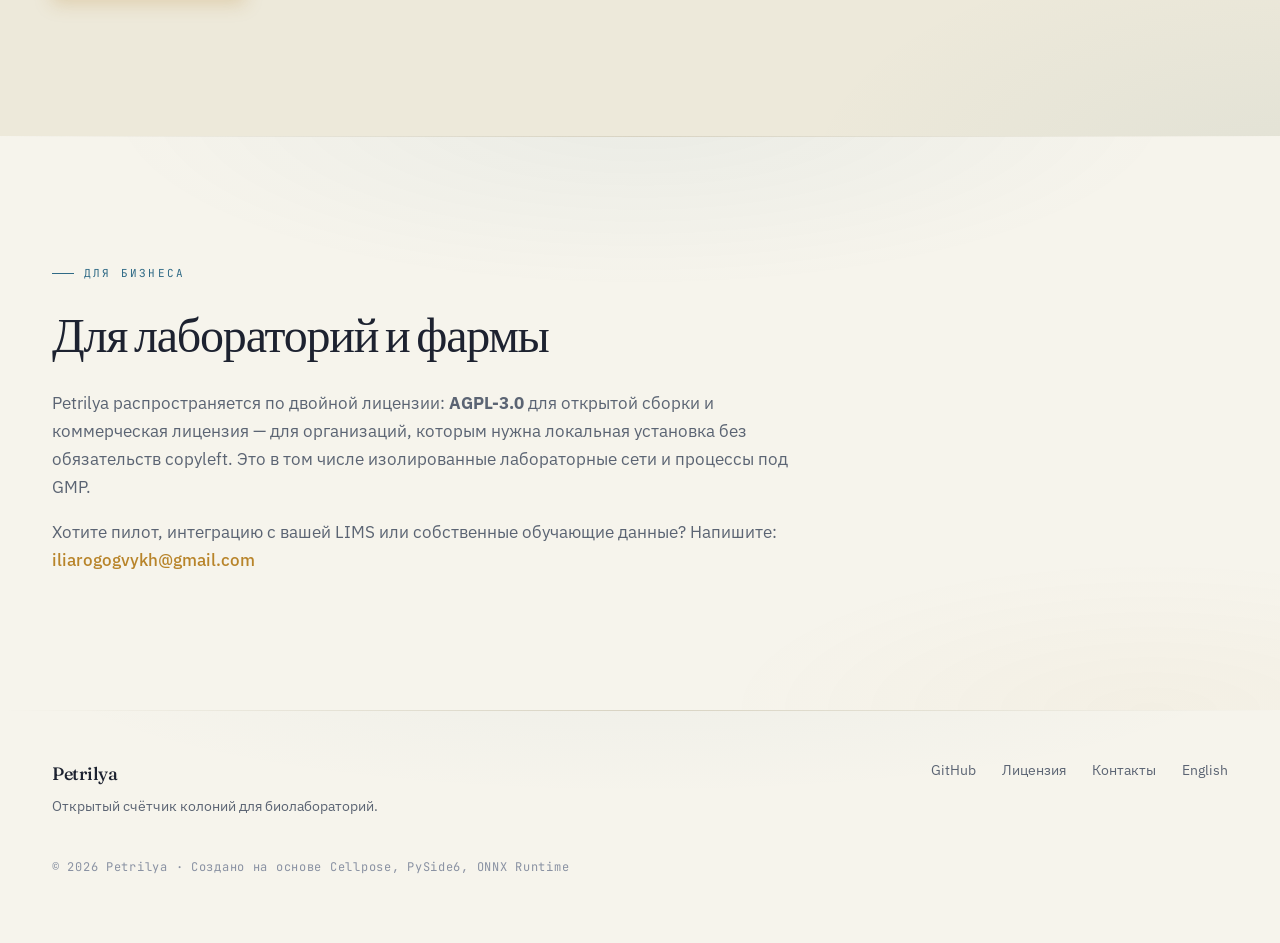
==== commit 3f3523f1: "landing: redesigned Download CTA — gradient pill + click feedback Adapted the two React component pr" ====
--- a/docs/ru/index.html
+++ b/docs/ru/index.html
@@ -102,10 +102,24 @@
         </p>
         <div class="cta-row reveal reveal-4">
           <a href="https://github.com/petrilya-app/petrilya-core/releases/latest/download/petrilya-windows.exe"
-             class="btn btn-primary"
+             class="btn-hero-download"
+             data-hero-download
              title="Petrilya для Windows (.exe, не подписан — Windows SmartScreen может предупредить при первом запуске)">
-            <svg class="btn-icon" viewBox="0 0 24 24" fill="none" aria-hidden="true"><path d="M12 4v12m0 0l-4-4m4 4l4-4M5 20h14" stroke="currentColor" stroke-width="2" stroke-linecap="round" stroke-linejoin="round"/></svg>
-            Скачать для Windows
+            <span class="btn-hd-shine" aria-hidden="true"></span>
+            <span class="btn-hd-icon-wrap" aria-hidden="true">
+              <svg class="btn-hd-icon" viewBox="0 0 24 24" fill="none">
+                <path d="M12 4v12m0 0l-4-4m4 4l4-4M5 20h14" stroke="currentColor" stroke-width="2" stroke-linecap="round" stroke-linejoin="round"/>
+              </svg>
+            </span>
+            <span class="btn-hd-text">
+              <span class="btn-hd-title">Скачать для Windows</span>
+              <span class="btn-hd-subtitle" lang="ru">Windows 10 / 11 · 350 МБ · v0.0.1</span>
+            </span>
+            <span class="btn-hd-arrow" aria-hidden="true">
+              <svg viewBox="0 0 24 24" fill="none">
+                <path d="M9 5l7 7-7 7" stroke="currentColor" stroke-width="2.2" stroke-linecap="round" stroke-linejoin="round"/>
+              </svg>
+            </span>
           </a>
           <a href="https://github.com/petrilya-app/petrilya-core" target="_blank" rel="noopener" class="btn btn-ghost">
             <svg class="btn-icon" viewBox="0 0 24 24" fill="currentColor" aria-hidden="true"><path d="M12 2C6.48 2 2 6.48 2 12c0 4.42 2.87 8.17 6.84 9.5.5.08.66-.23.66-.5v-1.69c-2.77.6-3.36-1.34-3.36-1.34-.46-1.16-1.11-1.47-1.11-1.47-.91-.62.07-.6.07-.6 1 .07 1.53 1.03 1.53 1.03.87 1.52 2.34 1.07 2.91.83.09-.65.35-1.09.63-1.34-2.22-.25-4.55-1.11-4.55-4.94 0-1.1.39-1.99 1.03-2.69-.1-.25-.45-1.27.1-2.65 0 0 .84-.27 2.75 1.02.79-.22 1.65-.33 2.5-.33.85 0 1.71.11 2.5.33 1.91-1.29 2.75-1.02 2.75-1.02.55 1.38.2 2.4.1 2.65.64.7 1.03 1.59 1.03 2.69 0 3.84-2.34 4.69-4.57 4.94.36.31.69.92.69 1.86V21c0 .27.16.59.67.5C19.14 20.16 22 16.42 22 12c0-5.52-4.48-10-10-10z"/></svg>
@@ -561,5 +575,6 @@
 
   <script src="../rotator.js" defer></script>
   <script src="../blobs.js" defer></script>
+  <script src="../download-button.js" defer></script>
 </body>
 </html>
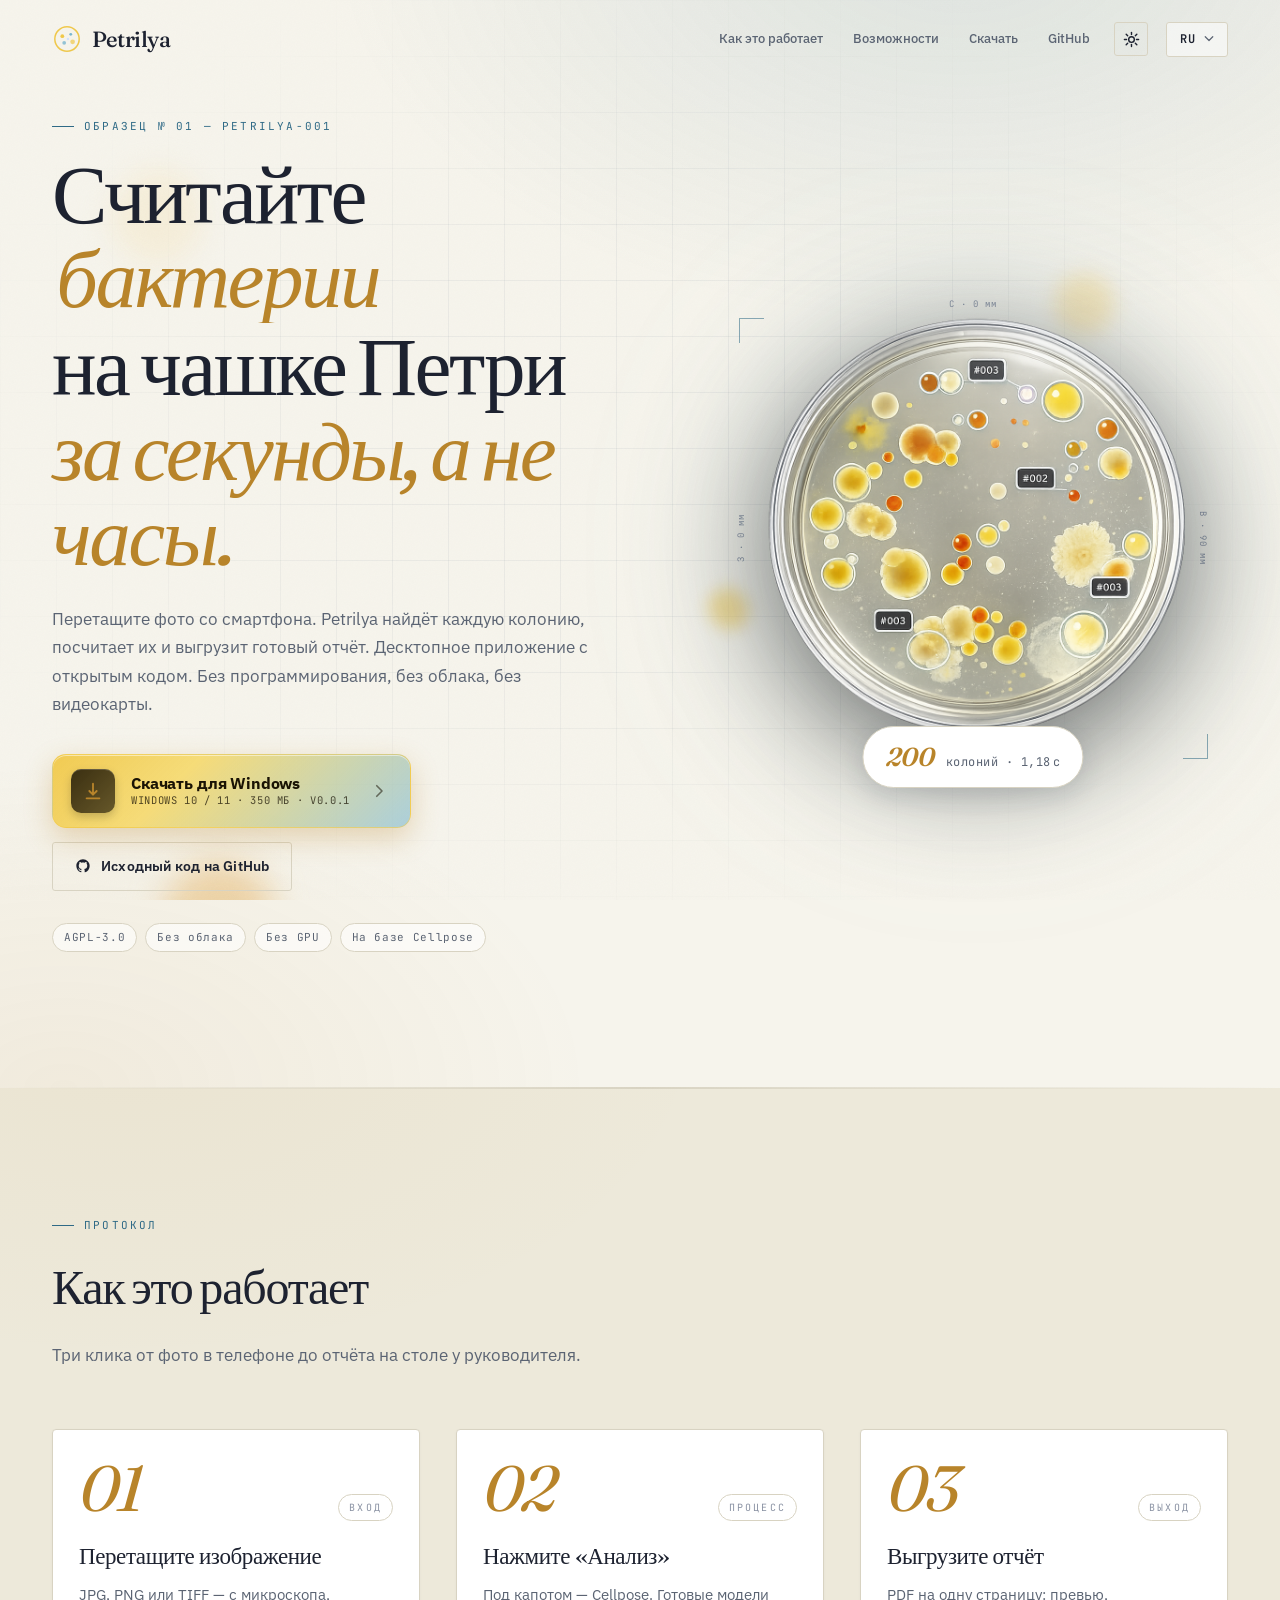
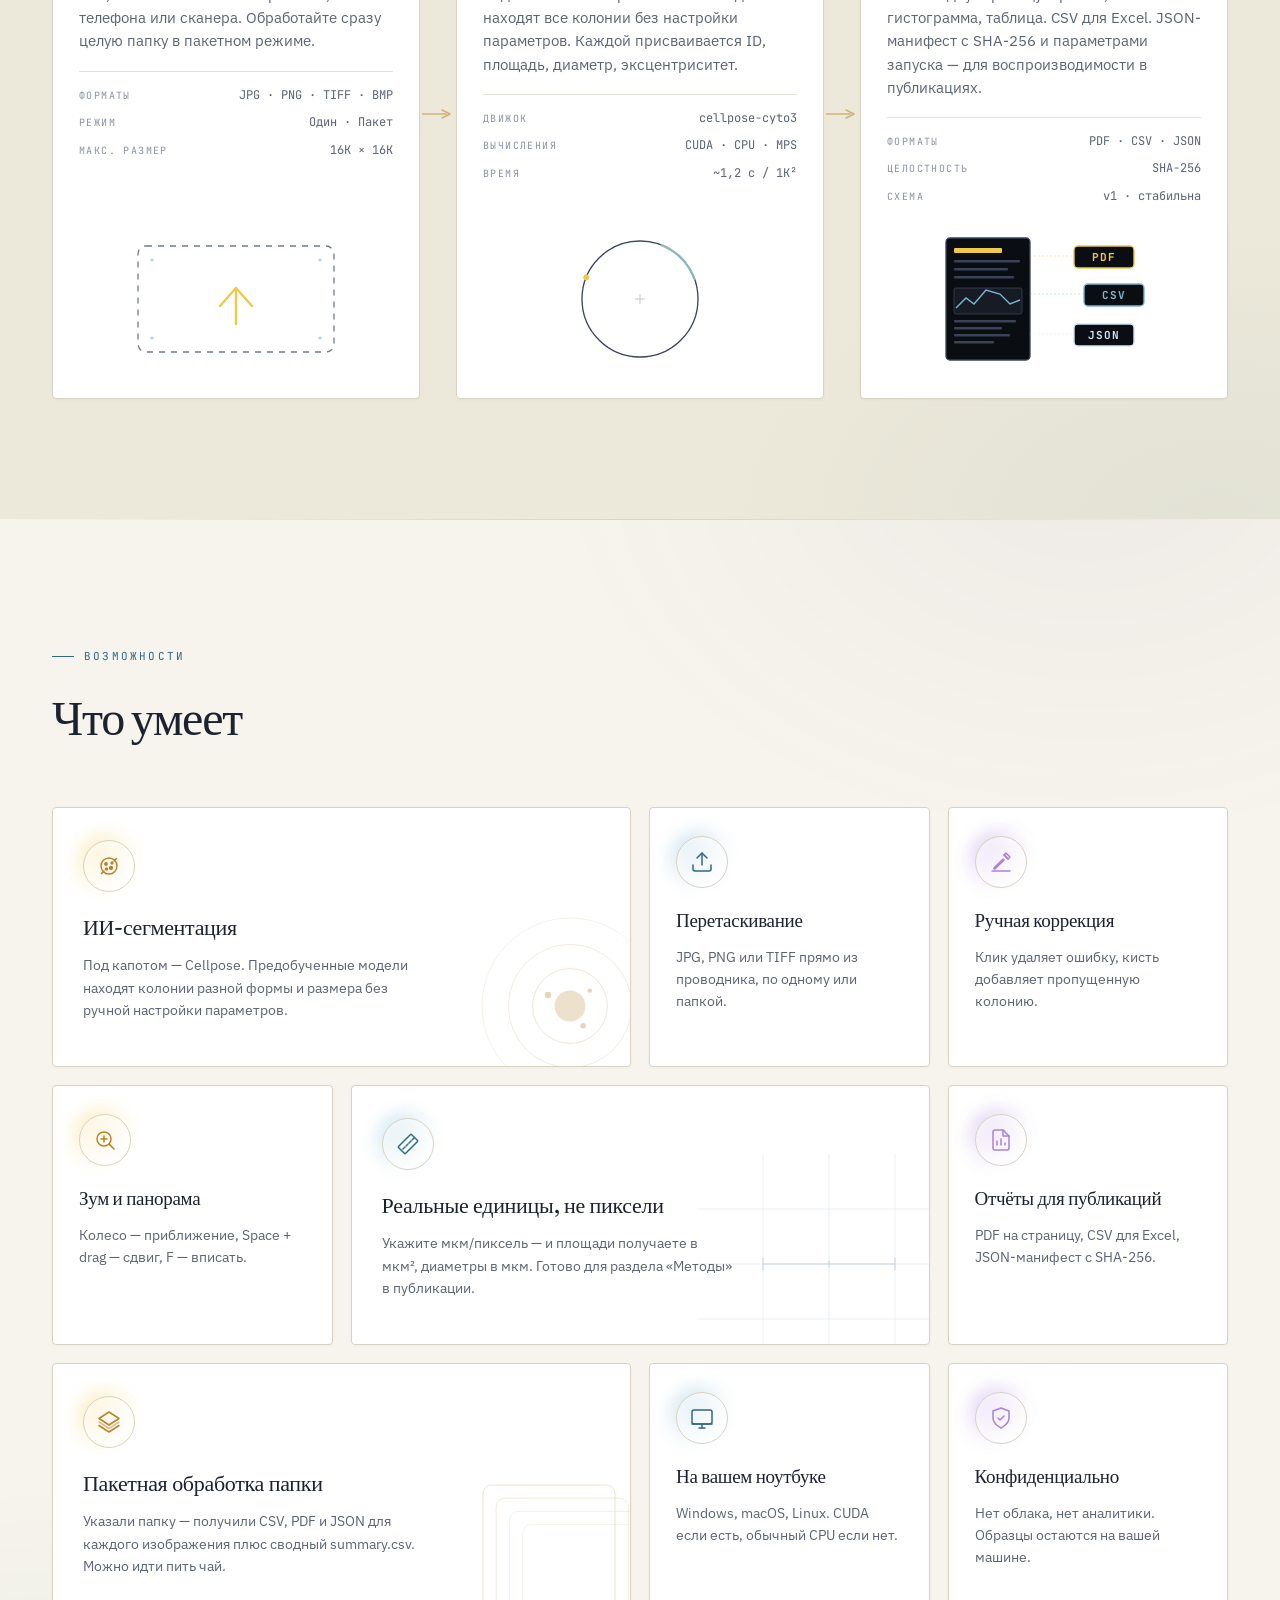
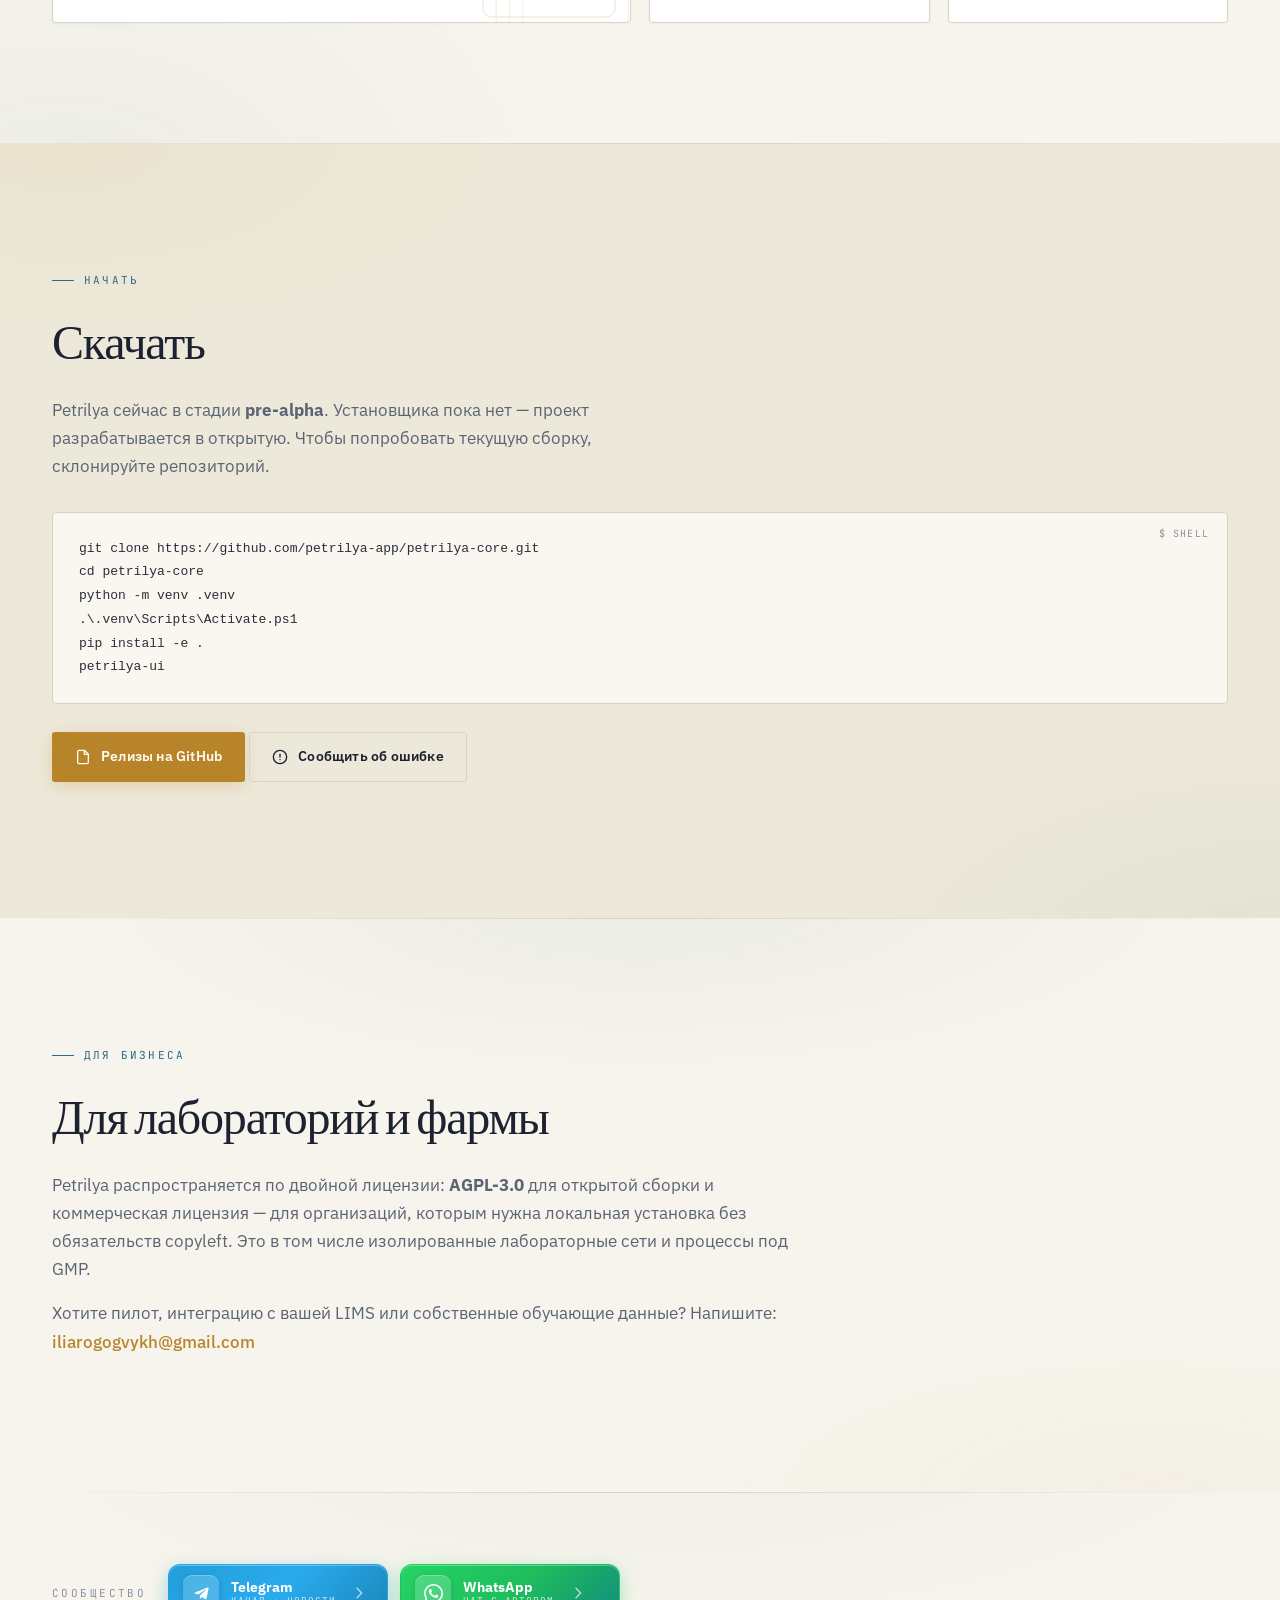
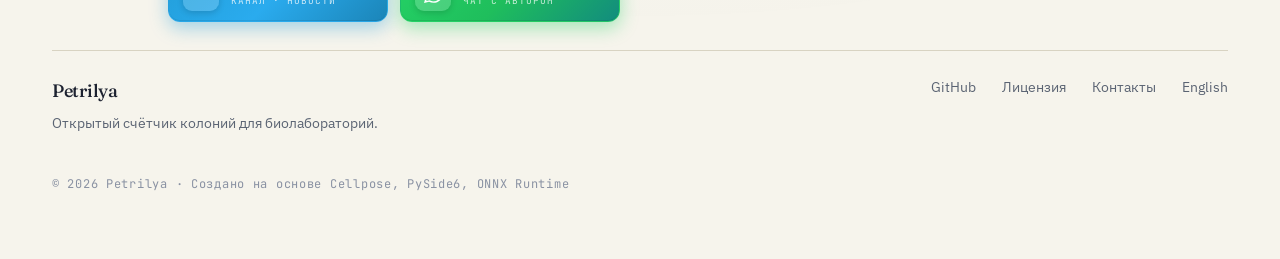
==== commit 5a6c34b0: "landing: Telegram + WhatsApp pills in footer ('Join the community') Same anatomy as the hero Downloa" ====
--- a/docs/ru/index.html
+++ b/docs/ru/index.html
@@ -557,6 +557,53 @@
 
   <footer class="footer">
     <div class="container">
+      <div class="footer-community">
+        <span class="footer-community-label">Сообщество</span>
+        <div class="footer-community-buttons">
+          <a class="btn-pill btn-pill--telegram"
+             href="https://t.me/petrilya_app"
+             target="_blank" rel="noopener"
+             title="Telegram-канал">
+            <span class="btn-pill-shine" aria-hidden="true"></span>
+            <span class="btn-pill-icon-wrap" aria-hidden="true">
+              <svg class="btn-pill-icon" viewBox="0 0 24 24" fill="currentColor">
+                <path d="M9.78 18.65l.28-4.23 7.68-6.92c.34-.31-.07-.46-.52-.19L7.74 13.3 3.64 12c-.88-.25-.89-.86.2-1.3l15.97-6.16c.73-.33 1.43.18 1.15 1.3l-2.72 12.81c-.19.91-.74 1.13-1.5.71L12.6 16.3l-1.99 1.93c-.23.23-.42.42-.83.42z"/>
+              </svg>
+            </span>
+            <span class="btn-pill-text">
+              <span class="btn-pill-title">Telegram</span>
+              <span class="btn-pill-subtitle">Канал · новости</span>
+            </span>
+            <span class="btn-pill-arrow" aria-hidden="true">
+              <svg viewBox="0 0 24 24" fill="none">
+                <path d="M9 5l7 7-7 7" stroke="currentColor" stroke-width="2.2" stroke-linecap="round" stroke-linejoin="round"/>
+              </svg>
+            </span>
+          </a>
+
+          <a class="btn-pill btn-pill--whatsapp"
+             href="https://wa.me/79991234567?text=Здравствуйте%2C%20хочу%20обсудить%20Petrilya"
+             target="_blank" rel="noopener"
+             title="WhatsApp">
+            <span class="btn-pill-shine" aria-hidden="true"></span>
+            <span class="btn-pill-icon-wrap" aria-hidden="true">
+              <svg class="btn-pill-icon" viewBox="0 0 24 24" fill="currentColor">
+                <path d="M17.472 14.382c-.297-.149-1.758-.867-2.03-.967-.273-.099-.471-.148-.67.15-.197.297-.767.966-.94 1.164-.173.199-.347.223-.644.075-.297-.15-1.255-.463-2.39-1.475-.883-.788-1.48-1.761-1.653-2.059-.173-.297-.018-.458.13-.606.134-.133.298-.347.446-.52.149-.174.198-.298.298-.497.099-.198.05-.371-.025-.52-.075-.149-.669-1.612-.916-2.207-.242-.579-.487-.5-.669-.51-.173-.008-.371-.01-.57-.01-.198 0-.52.074-.792.372-.272.297-1.04 1.016-1.04 2.479 0 1.462 1.065 2.875 1.213 3.074.149.198 2.096 3.2 5.077 4.487.709.306 1.262.489 1.694.625.712.227 1.36.195 1.871.118.571-.085 1.758-.719 2.006-1.413.248-.694.248-1.289.173-1.413-.074-.124-.272-.198-.57-.347M12.05 22h-.005c-1.751 0-3.471-.469-4.984-1.354L6.7 20.4l-3.74.982.998-3.648-.235-.374A9.86 9.86 0 012.157 11.9C2.158 6.45 6.59 2.016 12.05 2.016c2.638 0 5.117 1.029 6.984 2.898 1.866 1.869 2.893 4.353 2.893 6.992-.003 5.448-4.435 9.882-9.877 9.882M20.464 3.488A11.819 11.819 0 0012.05 0C5.495 0 .161 5.335.157 11.892c0 2.096.547 4.142 1.588 5.945L.057 24l6.305-1.654a11.882 11.882 0 005.683 1.448h.005c6.554 0 11.89-5.335 11.893-11.893a11.82 11.82 0 00-3.479-8.404"/>
+              </svg>
+            </span>
+            <span class="btn-pill-text">
+              <span class="btn-pill-title">WhatsApp</span>
+              <span class="btn-pill-subtitle">Чат с автором</span>
+            </span>
+            <span class="btn-pill-arrow" aria-hidden="true">
+              <svg viewBox="0 0 24 24" fill="none">
+                <path d="M9 5l7 7-7 7" stroke="currentColor" stroke-width="2.2" stroke-linecap="round" stroke-linejoin="round"/>
+              </svg>
+            </span>
+          </a>
+        </div>
+      </div>
+
       <div class="footer-row">
         <div>
           <strong>Petrilya</strong>
--- a/docs/style.css
+++ b/docs/style.css
@@ -419,6 +419,388 @@
 }
 .btn-ghost:hover { border-color: var(--accent-2); color: var(--accent-2); }
 
+/* ==================================================================
+   Hero download CTA — full-size pill with icon plate, title/subtitle,
+   arrow and an animated shine sweep on hover. The 'is-downloading'
+   state is toggled by JS for ~2 s after click to acknowledge the
+   browser-native download.
+   ================================================================== */
+.btn-hero-download {
+  position: relative;
+  display: inline-flex;
+  align-items: center;
+  gap: 16px;
+  padding: 14px 22px 14px 18px;
+  border-radius: 14px;
+  font-family: var(--sans);
+  text-decoration: none;
+  overflow: hidden;
+  isolation: isolate;
+  border: 1.5px solid rgba(240, 200, 74, 0.55);
+  background:
+    linear-gradient(135deg,
+      rgba(240, 200, 74, 0.95) 0%,
+      rgba(245, 215, 100, 0.85) 35%,
+      rgba(122, 183, 208, 0.60) 100%);
+  color: #1a1304;
+  box-shadow:
+    0 8px 24px rgba(240, 200, 74, 0.25),
+    0 1px 0 rgba(255, 255, 255, 0.4) inset,
+    0 -1px 0 rgba(0, 0, 0, 0.05) inset;
+  transition:
+    transform 0.35s cubic-bezier(0.22, 1, 0.36, 1),
+    box-shadow 0.35s cubic-bezier(0.22, 1, 0.36, 1),
+    border-color 0.25s ease;
+  cursor: pointer;
+}
+.btn-hero-download:hover {
+  transform: translateY(-3px) scale(1.01);
+  border-color: rgba(240, 200, 74, 0.85);
+  box-shadow:
+    0 16px 36px rgba(240, 200, 74, 0.35),
+    0 1px 0 rgba(255, 255, 255, 0.55) inset,
+    0 -1px 0 rgba(0, 0, 0, 0.05) inset;
+  text-decoration: none;
+  color: #1a1304;
+}
+.btn-hero-download:active { transform: translateY(0) scale(0.99); }
+
+.btn-hd-shine {
+  position: absolute;
+  inset: 0;
+  z-index: 0;
+  pointer-events: none;
+  background: linear-gradient(
+    105deg,
+    transparent 30%,
+    rgba(255, 255, 255, 0.55) 50%,
+    transparent 70%
+  );
+  transform: translateX(-110%);
+  transition: transform 0.9s cubic-bezier(0.22, 1, 0.36, 1);
+}
+.btn-hero-download:hover .btn-hd-shine { transform: translateX(110%); }
+
+.btn-hero-download::after {
+  content: "";
+  position: absolute;
+  inset: 0;
+  z-index: 0;
+  pointer-events: none;
+  background: radial-gradient(
+    ellipse at 30% 0%,
+    rgba(255, 255, 255, 0.35),
+    transparent 60%
+  );
+  opacity: 0;
+  transition: opacity 0.4s ease;
+}
+.btn-hero-download:hover::after { opacity: 1; }
+
+.btn-hd-icon-wrap {
+  position: relative;
+  z-index: 1;
+  width: 44px;
+  height: 44px;
+  flex-shrink: 0;
+  display: inline-flex;
+  align-items: center;
+  justify-content: center;
+  border-radius: 10px;
+  background:
+    linear-gradient(135deg,
+      rgba(26, 19, 4, 0.85),
+      rgba(26, 19, 4, 0.65));
+  box-shadow:
+    0 4px 10px rgba(0, 0, 0, 0.20),
+    0 1px 0 rgba(255, 255, 255, 0.18) inset;
+  transition: transform 0.4s cubic-bezier(0.34, 1.56, 0.64, 1);
+}
+.btn-hero-download:hover .btn-hd-icon-wrap {
+  transform: rotate(-6deg) scale(1.05);
+}
+.btn-hd-icon {
+  width: 22px;
+  height: 22px;
+  color: var(--accent-2);
+  transition: transform 0.3s ease;
+}
+.btn-hero-download.is-downloading .btn-hd-icon {
+  animation: hd-icon-bounce 1.2s ease-in-out infinite;
+}
+@keyframes hd-icon-bounce {
+  0%, 100% { transform: translateY(0); }
+  50%      { transform: translateY(3px); }
+}
+
+.btn-hd-text {
+  position: relative;
+  z-index: 1;
+  display: inline-flex;
+  flex-direction: column;
+  align-items: flex-start;
+  gap: 1px;
+  line-height: 1.15;
+}
+.btn-hd-title {
+  font-size: 15.5px;
+  font-weight: 700;
+  letter-spacing: -0.15px;
+  color: #1a1304;
+}
+.btn-hd-subtitle {
+  font-family: var(--mono);
+  font-size: 10.5px;
+  letter-spacing: 0.08em;
+  text-transform: uppercase;
+  color: rgba(26, 19, 4, 0.65);
+}
+.btn-hd-subtitle[lang="ru"] { letter-spacing: 0.06em; }
+
+.btn-hd-arrow {
+  position: relative;
+  z-index: 1;
+  display: inline-flex;
+  width: 18px;
+  height: 18px;
+  margin-left: 4px;
+  opacity: 0.55;
+  transition: transform 0.35s cubic-bezier(0.22, 1, 0.36, 1), opacity 0.25s ease;
+}
+.btn-hero-download:hover .btn-hd-arrow {
+  opacity: 1;
+  transform: translateX(4px);
+}
+.btn-hd-arrow svg { width: 100%; height: 100%; color: #1a1304; }
+
+/* === Downloading / done states (JS-toggled) === */
+.btn-hero-download.is-downloading {
+  pointer-events: none;
+  border-color: rgba(122, 183, 208, 0.75);
+  background:
+    linear-gradient(135deg,
+      rgba(180, 215, 230, 0.95) 0%,
+      rgba(220, 200, 130, 0.85) 100%);
+}
+.btn-hero-download.is-downloading .btn-hd-title::after {
+  content: " · starting…";
+  font-weight: 500;
+  color: rgba(26, 19, 4, 0.7);
+}
+.btn-hero-download.is-done {
+  border-color: rgba(111, 191, 161, 0.75);
+  background:
+    linear-gradient(135deg,
+      rgba(180, 230, 200, 0.95) 0%,
+      rgba(140, 200, 165, 0.85) 100%);
+}
+
+html.light .btn-hd-subtitle { color: rgba(26, 19, 4, 0.75); }
+html.light .btn-hero-download {
+  box-shadow:
+    0 10px 28px rgba(184, 132, 42, 0.30),
+    0 1px 0 rgba(255, 255, 255, 0.5) inset;
+}
+html.light .btn-hero-download:hover {
+  box-shadow:
+    0 18px 40px rgba(184, 132, 42, 0.40),
+    0 1px 0 rgba(255, 255, 255, 0.6) inset;
+}
+
+/* ==================================================================
+   Smaller pill — same anatomy as btn-hero-download but for the
+   footer ('Join the community' row). Colour modifiers: telegram
+   (cool blue), whatsapp (green).
+   ================================================================== */
+.btn-pill {
+  --pill-from:    rgba(91, 142, 217, 0.95);
+  --pill-mid:     rgba(110, 180, 220, 0.85);
+  --pill-to:      rgba(91, 142, 217, 0.95);
+  --pill-border:  rgba(91, 142, 217, 0.55);
+  --pill-shadow:  rgba(91, 142, 217, 0.30);
+  --pill-text:    #ffffff;
+  --pill-subtle:  rgba(255, 255, 255, 0.75);
+  --pill-icon-bg: rgba(255, 255, 255, 0.18);
+  --pill-icon-fg: #ffffff;
+
+  position: relative;
+  display: inline-flex;
+  align-items: center;
+  gap: 12px;
+  padding: 10px 16px 10px 14px;
+  border-radius: 12px;
+  font-family: var(--sans);
+  text-decoration: none;
+  overflow: hidden;
+  isolation: isolate;
+  border: 1.5px solid var(--pill-border);
+  background: linear-gradient(135deg, var(--pill-from) 0%, var(--pill-mid) 50%, var(--pill-to) 100%);
+  color: var(--pill-text);
+  box-shadow:
+    0 6px 18px var(--pill-shadow),
+    0 1px 0 rgba(255, 255, 255, 0.30) inset,
+    0 -1px 0 rgba(0, 0, 0, 0.08) inset;
+  transition:
+    transform 0.30s cubic-bezier(0.22, 1, 0.36, 1),
+    box-shadow 0.30s cubic-bezier(0.22, 1, 0.36, 1),
+    border-color 0.25s ease;
+  cursor: pointer;
+  min-width: 220px;
+}
+.btn-pill:hover {
+  transform: translateY(-2px) scale(1.01);
+  border-color: color-mix(in srgb, var(--pill-border), white 12%);
+  box-shadow:
+    0 12px 28px var(--pill-shadow),
+    0 1px 0 rgba(255, 255, 255, 0.40) inset,
+    0 -1px 0 rgba(0, 0, 0, 0.08) inset;
+  color: var(--pill-text);
+  text-decoration: none;
+}
+.btn-pill:active { transform: translateY(0) scale(0.99); }
+
+.btn-pill-shine {
+  position: absolute;
+  inset: 0;
+  z-index: 0;
+  pointer-events: none;
+  background: linear-gradient(
+    105deg,
+    transparent 30%,
+    rgba(255, 255, 255, 0.45) 50%,
+    transparent 70%
+  );
+  transform: translateX(-110%);
+  transition: transform 0.85s cubic-bezier(0.22, 1, 0.36, 1);
+}
+.btn-pill:hover .btn-pill-shine { transform: translateX(110%); }
+
+.btn-pill::after {
+  content: "";
+  position: absolute;
+  inset: 0;
+  z-index: 0;
+  pointer-events: none;
+  background: radial-gradient(
+    ellipse at 30% 0%,
+    rgba(255, 255, 255, 0.30),
+    transparent 65%
+  );
+  opacity: 0;
+  transition: opacity 0.4s ease;
+}
+.btn-pill:hover::after { opacity: 1; }
+
+.btn-pill-icon-wrap {
+  position: relative;
+  z-index: 1;
+  width: 36px;
+  height: 36px;
+  flex-shrink: 0;
+  display: inline-flex;
+  align-items: center;
+  justify-content: center;
+  border-radius: 9px;
+  background: var(--pill-icon-bg);
+  box-shadow:
+    0 2px 6px rgba(0, 0, 0, 0.15),
+    0 1px 0 rgba(255, 255, 255, 0.25) inset;
+  transition: transform 0.4s cubic-bezier(0.34, 1.56, 0.64, 1);
+}
+.btn-pill:hover .btn-pill-icon-wrap {
+  transform: rotate(-5deg) scale(1.05);
+}
+.btn-pill-icon {
+  width: 19px;
+  height: 19px;
+  color: var(--pill-icon-fg);
+}
+
+.btn-pill-text {
+  position: relative;
+  z-index: 1;
+  display: inline-flex;
+  flex-direction: column;
+  align-items: flex-start;
+  gap: 1px;
+  line-height: 1.15;
+}
+.btn-pill-title {
+  font-size: 14px;
+  font-weight: 700;
+  letter-spacing: -0.1px;
+  color: var(--pill-text);
+}
+.btn-pill-subtitle {
+  font-family: var(--mono);
+  font-size: 9.5px;
+  letter-spacing: 0.10em;
+  text-transform: uppercase;
+  color: var(--pill-subtle);
+}
+
+.btn-pill-arrow {
+  position: relative;
+  z-index: 1;
+  display: inline-flex;
+  width: 16px;
+  height: 16px;
+  margin-left: 4px;
+  opacity: 0.65;
+  transition: transform 0.30s cubic-bezier(0.22, 1, 0.36, 1), opacity 0.25s ease;
+}
+.btn-pill:hover .btn-pill-arrow {
+  opacity: 1;
+  transform: translateX(3px);
+}
+.btn-pill-arrow svg { width: 100%; height: 100%; color: var(--pill-text); }
+
+/* === Brand colour variants === */
+.btn-pill--telegram {
+  --pill-from:   #229ED9;
+  --pill-mid:    #2AABEE;
+  --pill-to:     #1B85B8;
+  --pill-border: rgba(42, 171, 238, 0.65);
+  --pill-shadow: rgba(34, 158, 217, 0.40);
+}
+.btn-pill--whatsapp {
+  --pill-from:   #25D366;
+  --pill-mid:    #1FBE5C;
+  --pill-to:     #128C7E;
+  --pill-border: rgba(37, 211, 102, 0.65);
+  --pill-shadow: rgba(37, 211, 102, 0.40);
+}
+
+/* ==================================================================
+   Footer 'Join the community' row
+   ================================================================== */
+.footer-community {
+  display: flex;
+  align-items: center;
+  flex-wrap: wrap;
+  gap: 18px;
+  padding: 22px 0 28px;
+  margin-bottom: 26px;
+  border-bottom: 1px solid var(--border);
+}
+.footer-community-label {
+  font-family: var(--mono);
+  font-size: 11px;
+  letter-spacing: 0.22em;
+  text-transform: uppercase;
+  color: var(--text-mute);
+  margin-right: 4px;
+}
+.footer-community-buttons {
+  display: flex;
+  gap: 12px;
+  flex-wrap: wrap;
+}
+@media (max-width: 560px) {
+  .footer-community { flex-direction: column; align-items: flex-start; gap: 14px; }
+  .btn-pill { min-width: 0; width: 100%; }
+}
+
 .btn .btn-icon { width: 16px; height: 16px; }
 
 .hero-meta {
@@ -459,123 +841,6 @@
   animation: float 9s ease-in-out infinite;
   position: relative;
   z-index: 2;
-}
-
-/* ====== Layered liquid-glass Petri dish hero ========================== */
-.petri-stage {
-  position: relative;
-  width: 100%;
-  max-width: 500px;
-  aspect-ratio: 1 / 1;
-  margin: 0 auto;
-  z-index: 2;
-  animation: float 9s ease-in-out infinite;
-  filter: drop-shadow(0 40px 70px rgba(0, 0, 0, 0.55));
-}
-html.light .petri-stage {
-  filter: drop-shadow(0 30px 50px rgba(40, 50, 70, 0.22));
-}
-
-/* 1. Background bloom — what the glass distorts and tints */
-.petri-bloom {
-  position: absolute;
-  inset: 5%;
-  border-radius: 50%;
-  z-index: 1;
-  background:
-    radial-gradient(circle at 30% 25%, rgba(255, 230, 160, 0.55), transparent 55%),
-    radial-gradient(circle at 70% 80%, rgba(122, 183, 208, 0.35), transparent 55%),
-    radial-gradient(circle at 50% 50%, rgba(240, 200, 74, 0.25), transparent 65%);
-  filter: blur(18px);
-  pointer-events: none;
-}
-html.light .petri-bloom {
-  background:
-    radial-gradient(circle at 30% 25%, rgba(245, 220, 140, 0.50), transparent 55%),
-    radial-gradient(circle at 70% 80%, rgba(80, 140, 180, 0.30), transparent 55%),
-    radial-gradient(circle at 50% 50%, rgba(220, 180, 60, 0.22), transparent 65%);
-}
-
-/* 2. Liquid-glass disc bottom — the glass body itself */
-.petri-glass {
-  position: absolute;
-  inset: 4.5%;
-  border-radius: 50%;
-  z-index: 2;
-  overflow: hidden;
-  background:
-    radial-gradient(ellipse 45% 35% at 28% 18%, rgba(255, 255, 255, 0.55), transparent 60%),
-    radial-gradient(ellipse 35% 28% at 75% 85%, rgba(255, 255, 255, 0.30), transparent 65%),
-    radial-gradient(circle at 50% 60%, rgba(240, 200, 74, 0.10), transparent 70%),
-    rgba(255, 255, 255, 0.06);
-  backdrop-filter: blur(4px) saturate(1.1);
-  -webkit-backdrop-filter: blur(4px) saturate(1.1);
-  box-shadow:
-    0 14px 40px rgba(0, 0, 0, 0.35),
-    0 0 60px rgba(240, 200, 74, 0.10),
-    inset 4px 6px 10px rgba(255, 255, 255, 0.55),
-    inset -3px -4px 10px rgba(255, 255, 255, 0.25),
-    inset 0 0 30px rgba(255, 255, 255, 0.10);
-}
-
-/* Meniscus streak — diagonal light catch on the curved surface */
-.petri-glass::before {
-  content: "";
-  position: absolute;
-  inset: 0;
-  border-radius: 50%;
-  background:
-    linear-gradient(135deg, transparent 35%, rgba(255, 255, 255, 0.28) 45%, transparent 55%);
-  filter: blur(6px);
-  pointer-events: none;
-}
-
-/* SVG-filter liquid distortion — gives the glass that subtly wavy edge */
-.petri-glass::after {
-  content: "";
-  position: absolute;
-  inset: 0;
-  border-radius: 50%;
-  background: rgba(255, 255, 255, 0.02);
-  filter: url(#petri-liquid);
-  pointer-events: none;
-}
-
-/* 3. Colonies — middle layer, sits ON the glass / agar surface */
-.petri-stage .petri-colonies {
-  position: absolute;
-  inset: 9%;
-  width: 82%;
-  height: 82%;
-  z-index: 3;
-  object-fit: contain;
-  pointer-events: none;
-  filter: drop-shadow(0 2px 3px rgba(0, 0, 0, 0.25));
-  max-width: none;
-  animation: none;
-}
-
-/* 4. Rim — top layer with transparent centre */
-.petri-stage .petri-rim {
-  position: absolute;
-  inset: 0;
-  width: 100%;
-  height: 100%;
-  z-index: 4;
-  object-fit: contain;
-  pointer-events: none;
-  filter: drop-shadow(0 4px 8px rgba(0, 0, 0, 0.35));
-  max-width: none;
-  animation: none;
-}
-
-/* The inline <svg> that holds the SVG <filter> definition — hide it */
-.petri-filters {
-  position: absolute;
-  width: 0;
-  height: 0;
-  pointer-events: none;
-  overflow: hidden;
 }
 
 /* === Layered Petri dish hero ============================== */
@@ -1365,7 +1630,6 @@
   }
   .hero-art > img { max-width: 360px; }
   .hero-art .dish-stage { max-width: 360px; }
-  .hero-art .petri-stage { max-width: 360px; }
   .steps {
     grid-template-columns: 1fr;
     gap: 14px;
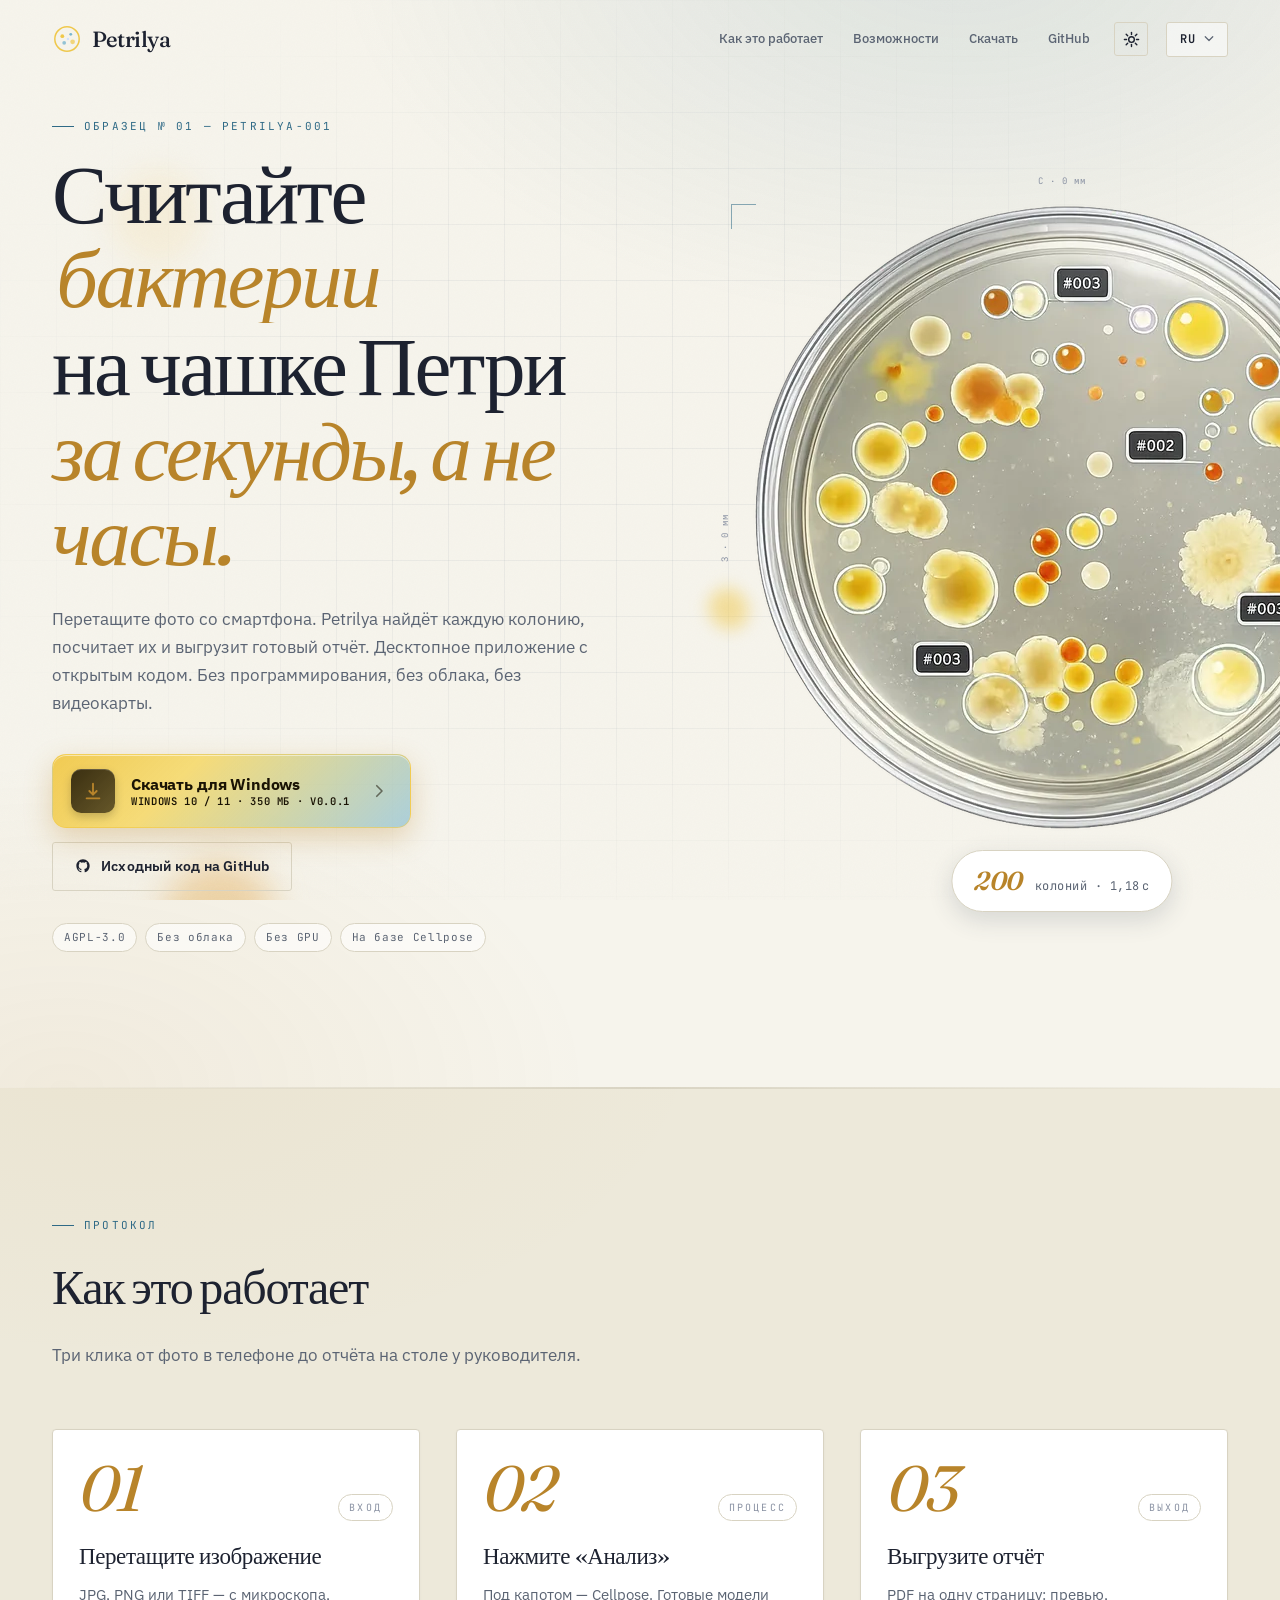
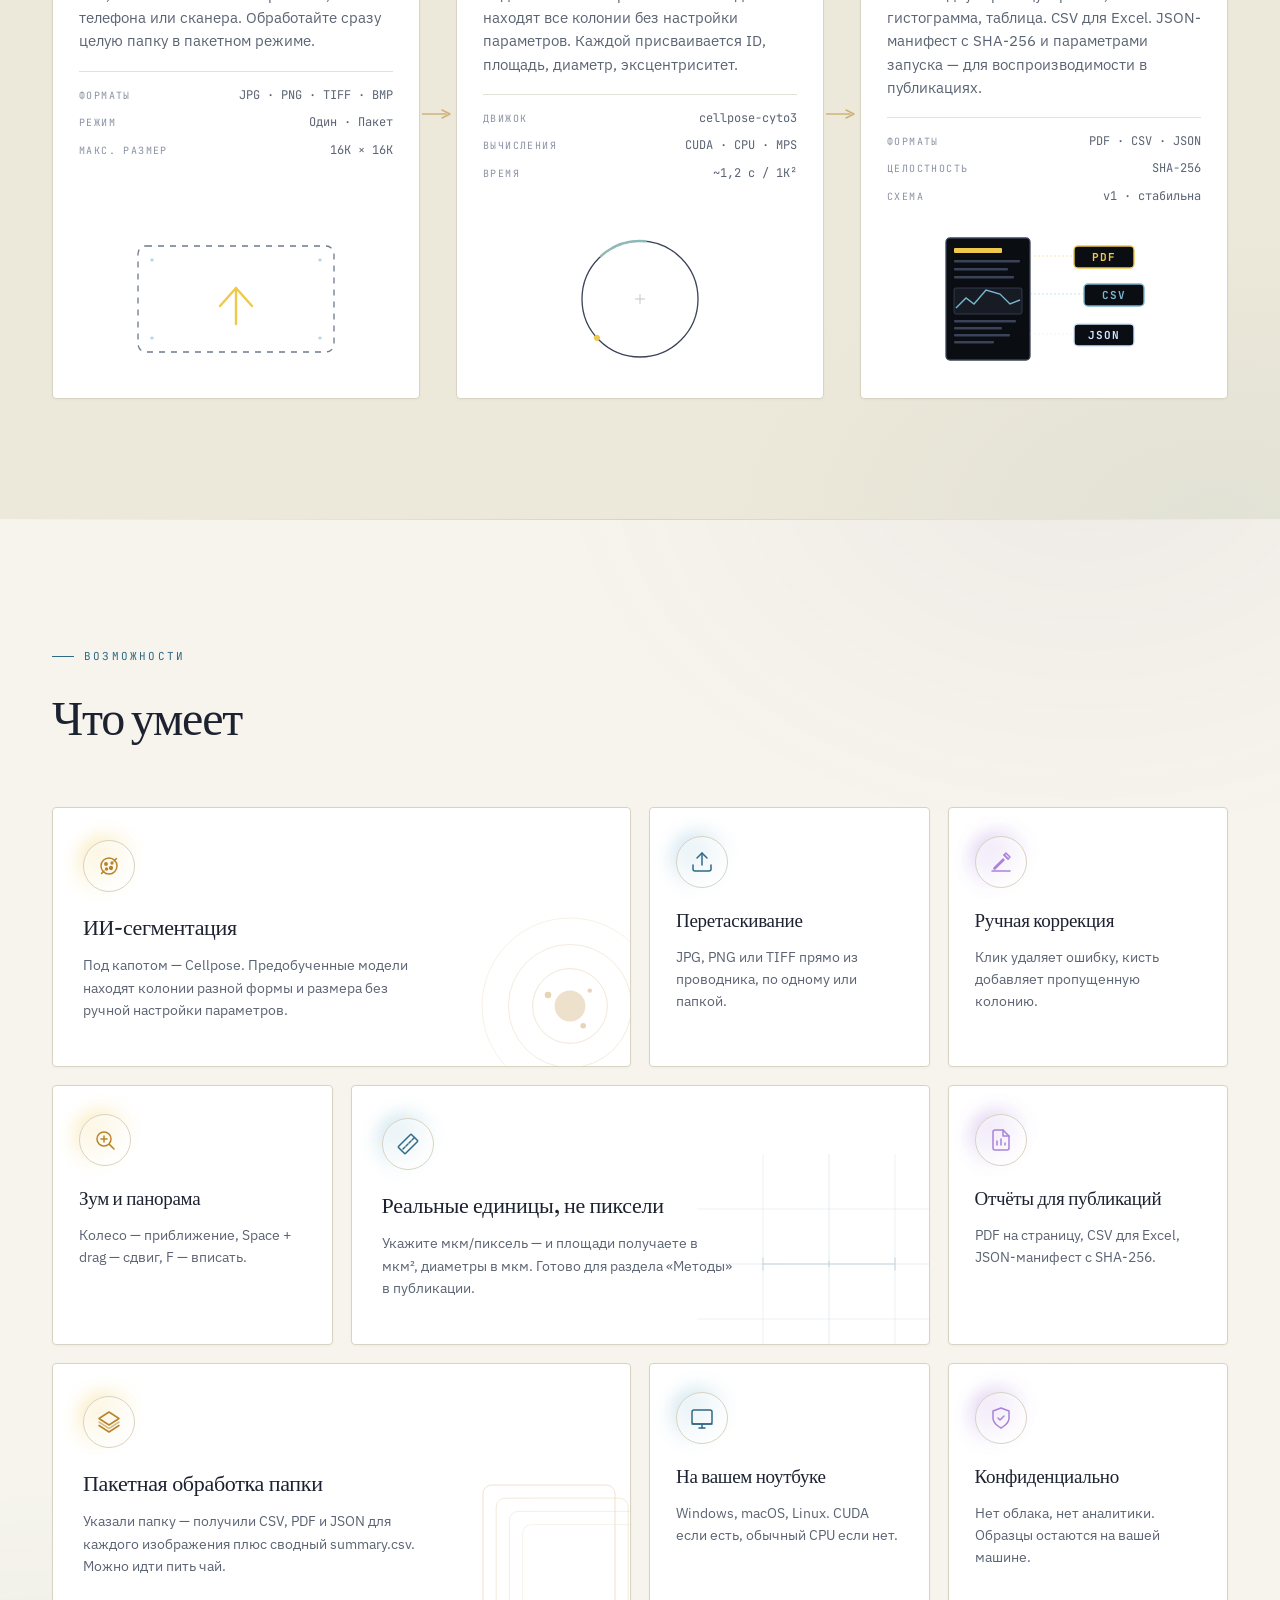
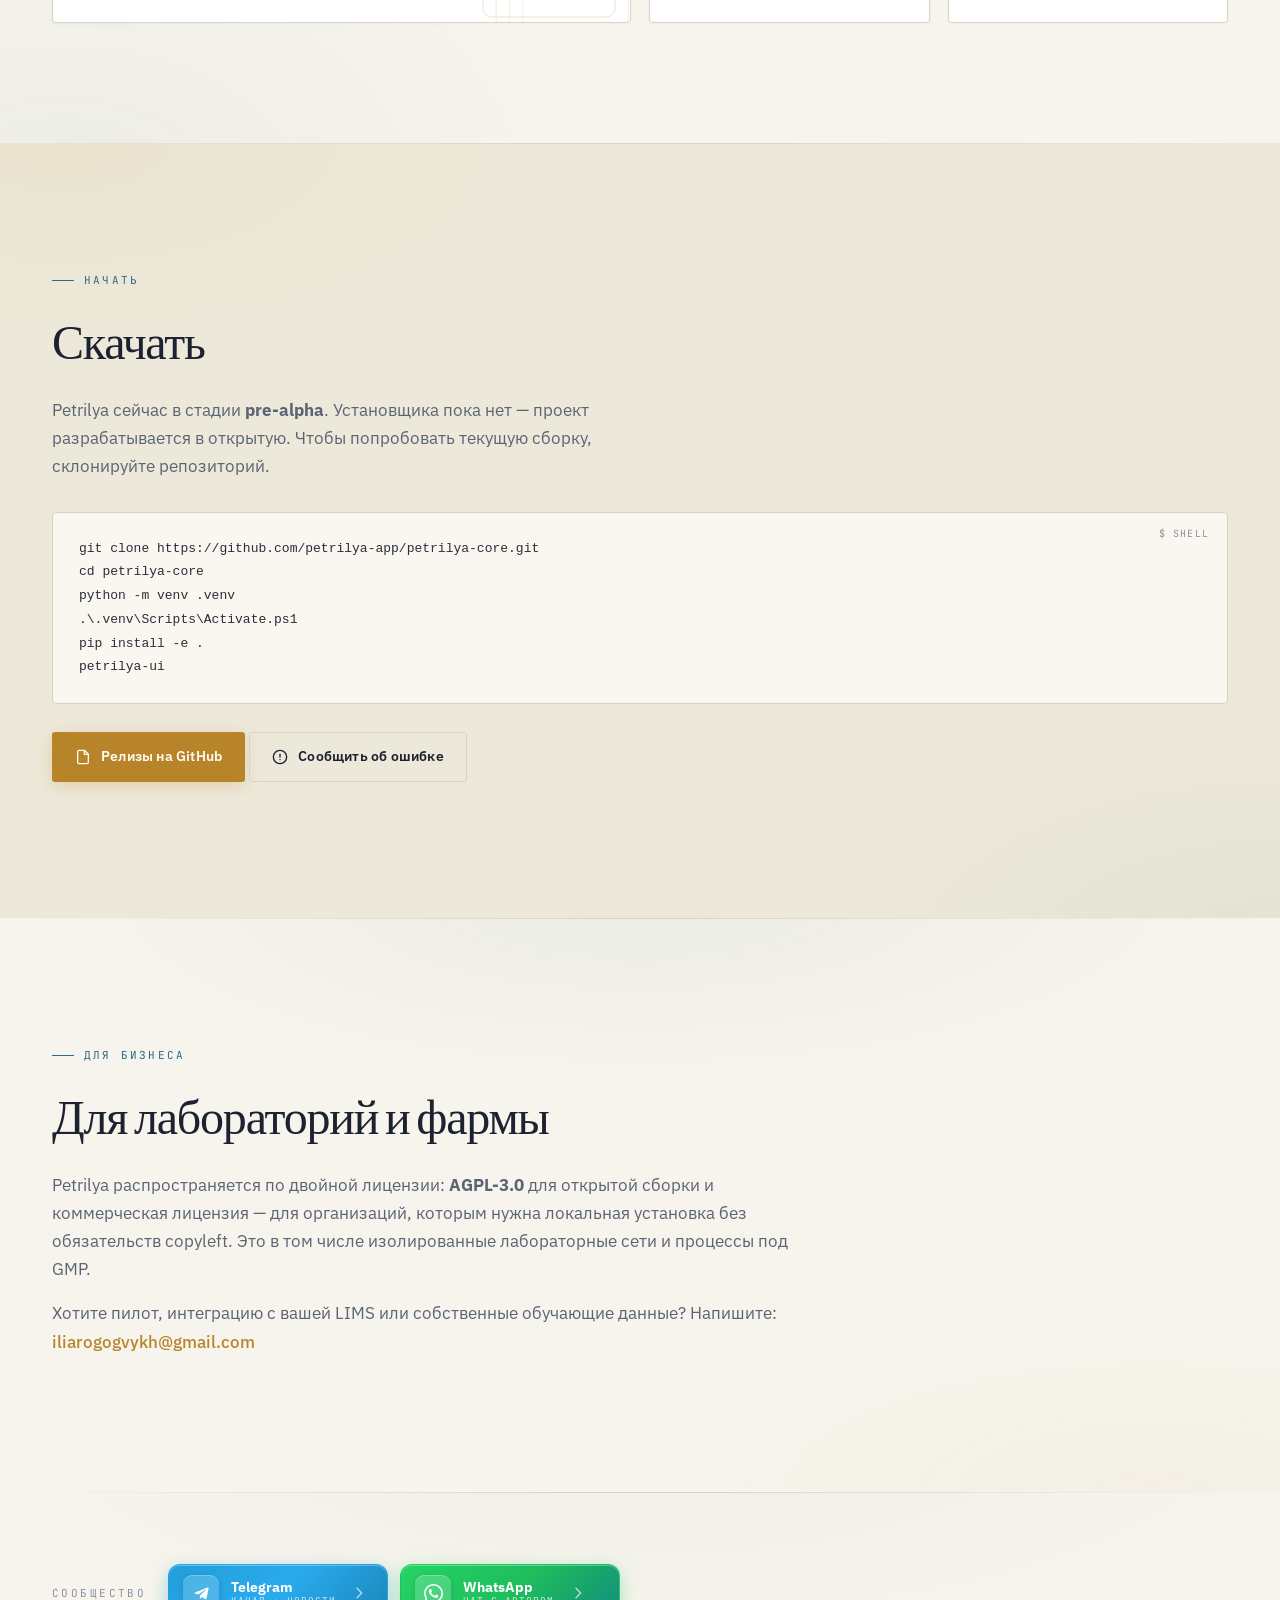
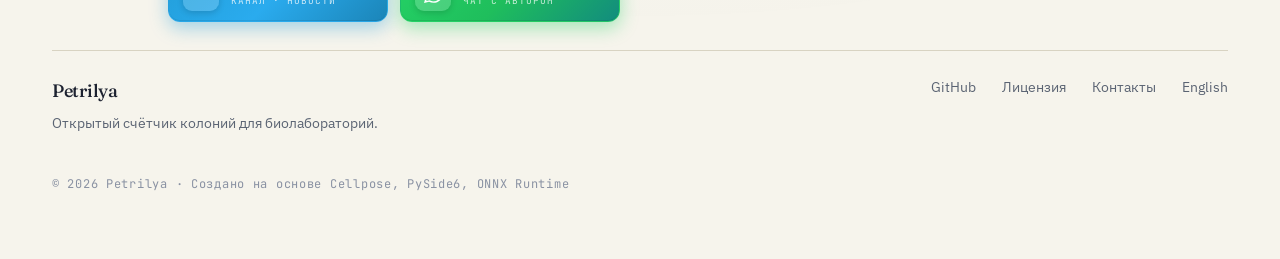
==== commit 2745b9ec: "audit pass 1: engine cache, hero image -94%, SEO, idle pause, AA contrast 5 fixes from the audit, ba" ====
--- a/docs/ru/index.html
+++ b/docs/ru/index.html
@@ -13,7 +13,42 @@
   <meta name="twitter:card" content="summary_large_image" />
   <link rel="alternate" hreflang="en" href="https://petrilya.com/" />
   <link rel="alternate" hreflang="ru" href="https://petrilya.com/ru/" />
+  <link rel="alternate" hreflang="x-default" href="https://petrilya.com/" />
+  <link rel="canonical" href="https://petrilya.com/ru/" />
   <link rel="icon" type="image/svg+xml" href="../favicon.svg" />
+  <script type="application/ld+json">
+  {
+    "@context": "https://schema.org",
+    "@type": "SoftwareApplication",
+    "name": "Petrilya",
+    "description": "Десктопное приложение с открытым кодом — превращает фото чашки Петри со смартфона в готовый отчёт о колониях.",
+    "applicationCategory": "ScientificApplication",
+    "applicationSubCategory": "Bioimage analysis",
+    "operatingSystem": "Windows 10, Windows 11",
+    "inLanguage": "ru",
+    "softwareVersion": "0.0.1",
+    "datePublished": "2026-06-06",
+    "softwareRequirements": "Windows 10/11 x64, 8 ГБ ОЗУ",
+    "url": "https://petrilya.com/ru/",
+    "downloadUrl": "https://github.com/petrilya-app/petrilya-core/releases/latest/download/petrilya-windows.exe",
+    "license": "https://www.gnu.org/licenses/agpl-3.0.html",
+    "offers": {
+      "@type": "Offer",
+      "price": "0",
+      "priceCurrency": "USD"
+    },
+    "publisher": {
+      "@type": "Organization",
+      "name": "Petrilya",
+      "url": "https://petrilya.com",
+      "email": "iliarogogvykh@gmail.com"
+    },
+    "sameAs": [
+      "https://github.com/petrilya-app/petrilya-core",
+      "https://pypi.org/project/petrilya/"
+    ]
+  }
+  </script>
   <link rel="preconnect" href="https://fonts.googleapis.com">
   <link rel="preconnect" href="https://fonts.gstatic.com" crossorigin>
   <link href="https://fonts.googleapis.com/css2?family=Fraunces:opsz,wght,SOFT,WONK@9..144,300..700,30..100,0..1&family=IBM+Plex+Sans:wght@400;500;600;700&family=JetBrains+Mono:wght@400;500&display=swap" rel="stylesheet">
@@ -141,7 +176,11 @@
           <span class="tick t-left">З · 0&nbsp;мм</span>
           <span class="tick t-right">В · 90&nbsp;мм</span>
         </div>
-        <img src="../hero-dish.png" alt="Чашка Петри с распознанными цветными колониями" />
+        <picture>
+          <source srcset="../hero-dish.webp" type="image/webp">
+          <img src="../hero-dish.png" alt="Чашка Петри с распознанными цветными колониями"
+               width="720" height="720" decoding="async" fetchpriority="high"/>
+        </picture>
         <div class="hero-art-caption">
           <span class="count">200</span>
           <span class="count-label">колоний&nbsp;·&nbsp;1,18&thinsp;с</span>
@@ -623,5 +662,6 @@
   <script src="../rotator.js" defer></script>
   <script src="../blobs.js" defer></script>
   <script src="../download-button.js" defer></script>
+  <script src="../pause-on-hidden.js" defer></script>
 </body>
 </html>
--- a/docs/style.css
+++ b/docs/style.css
@@ -551,9 +551,13 @@
 .btn-hd-subtitle {
   font-family: var(--mono);
   font-size: 10.5px;
+  font-weight: 600;
   letter-spacing: 0.08em;
   text-transform: uppercase;
-  color: rgba(26, 19, 4, 0.65);
+  /* Full opacity for AA contrast on the amber gradient (~9:1, AAA).
+   * The visual hierarchy with the bold 15.5 px title is preserved by
+   * the font-size and weight gap, not by transparency. */
+  color: #1a1304;
 }
 .btn-hd-subtitle[lang="ru"] { letter-spacing: 0.06em; }
 
@@ -595,7 +599,7 @@
       rgba(140, 200, 165, 0.85) 100%);
 }
 
-html.light .btn-hd-subtitle { color: rgba(26, 19, 4, 0.75); }
+/* (Light theme keeps full-opacity #1a1304 — same colour, same AAA contrast.) */
 html.light .btn-hero-download {
   box-shadow:
     0 10px 28px rgba(184, 132, 42, 0.30),
@@ -605,6 +609,25 @@
   box-shadow:
     0 18px 40px rgba(184, 132, 42, 0.40),
     0 1px 0 rgba(255, 255, 255, 0.6) inset;
+}
+
+/* ============================================================
+ * Pause every long-running animation while the tab is hidden.
+ * Set by docs/pause-on-hidden.js via document.visibilitychange.
+ * Targets only known continuous animations to avoid a global
+ * universal selector. ===================================== */
+html.is-hidden .blob-inner,
+html.is-hidden .hero-art img,
+html.is-hidden .hero-art picture > img,
+html.is-hidden .hero-art::before,
+html.is-hidden .hero-art::after,
+html.is-hidden .scan-ring,
+html.is-hidden .drop-frame,
+html.is-hidden .upload-arrow,
+html.is-hidden .detect-pop,
+html.is-hidden .fmt-badge,
+html.is-hidden .step-link::after {
+  animation-play-state: paused !important;
 }
 
 /* ==================================================================
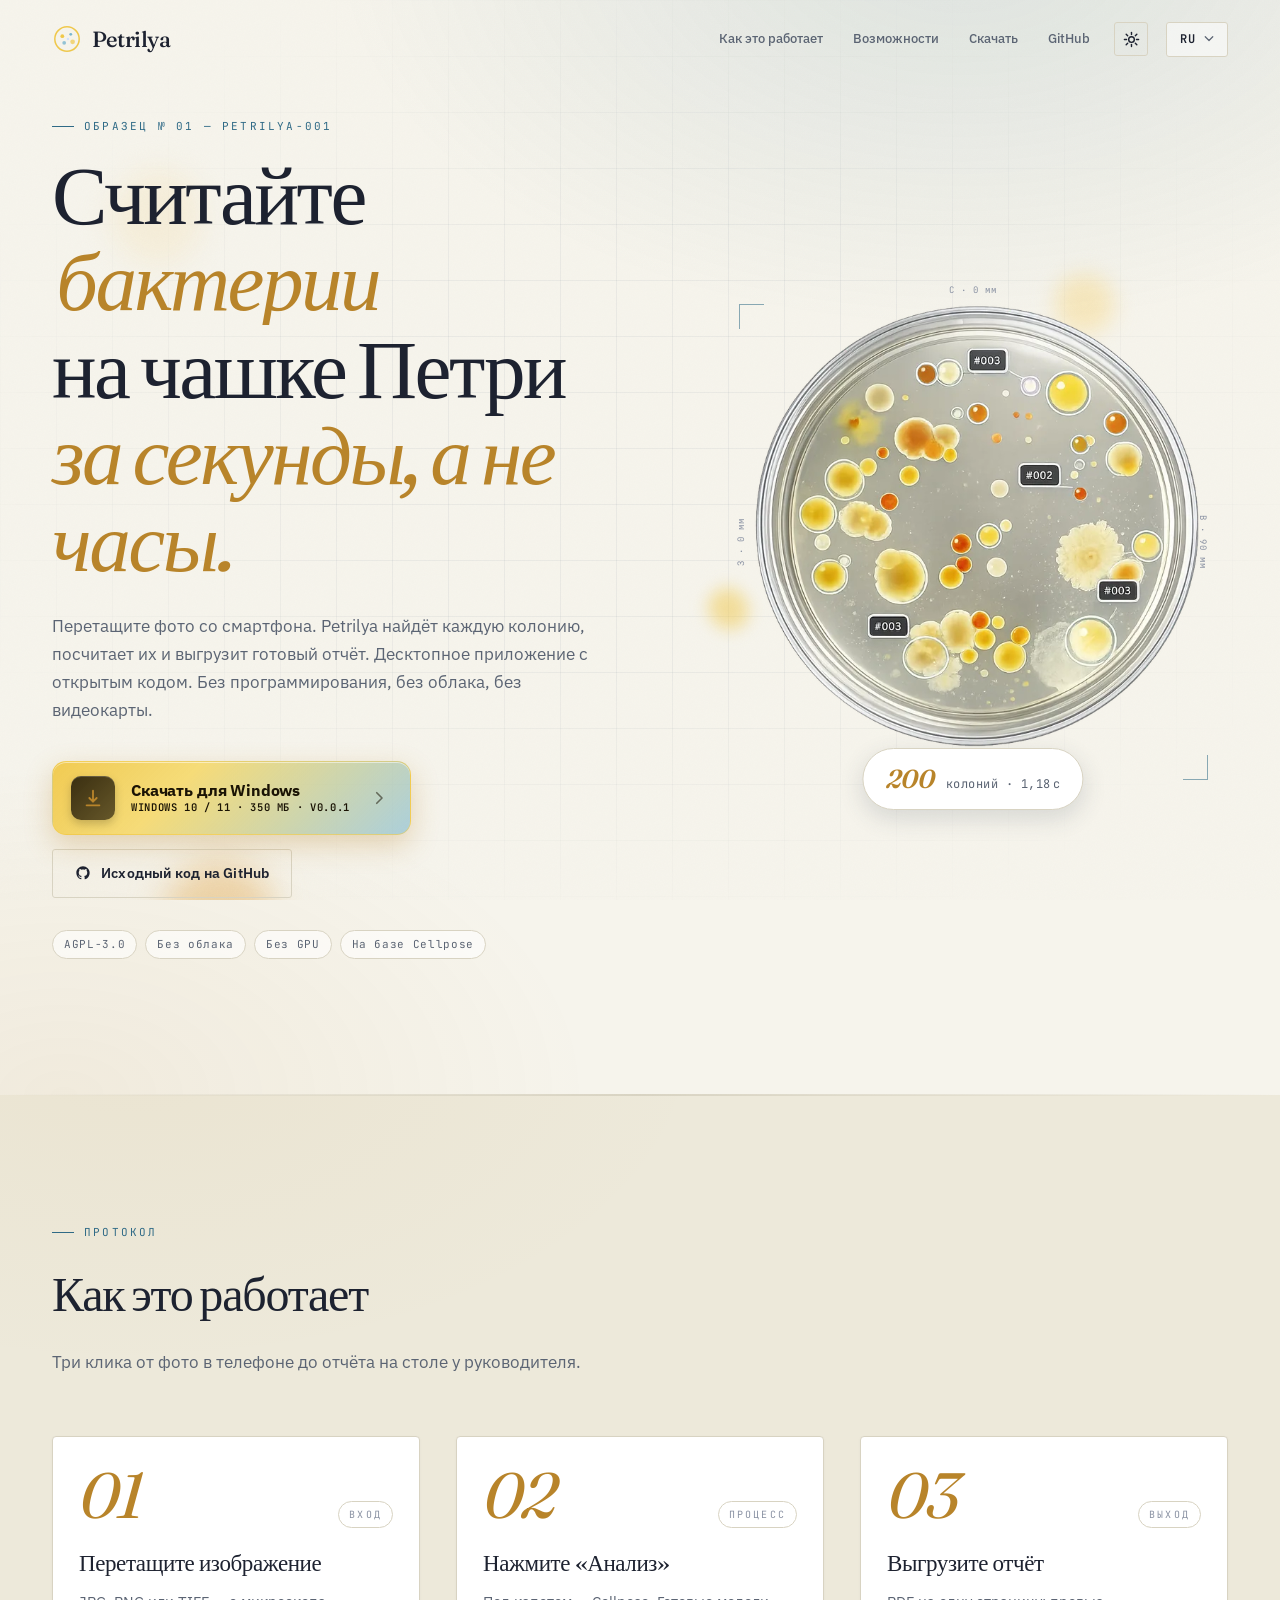
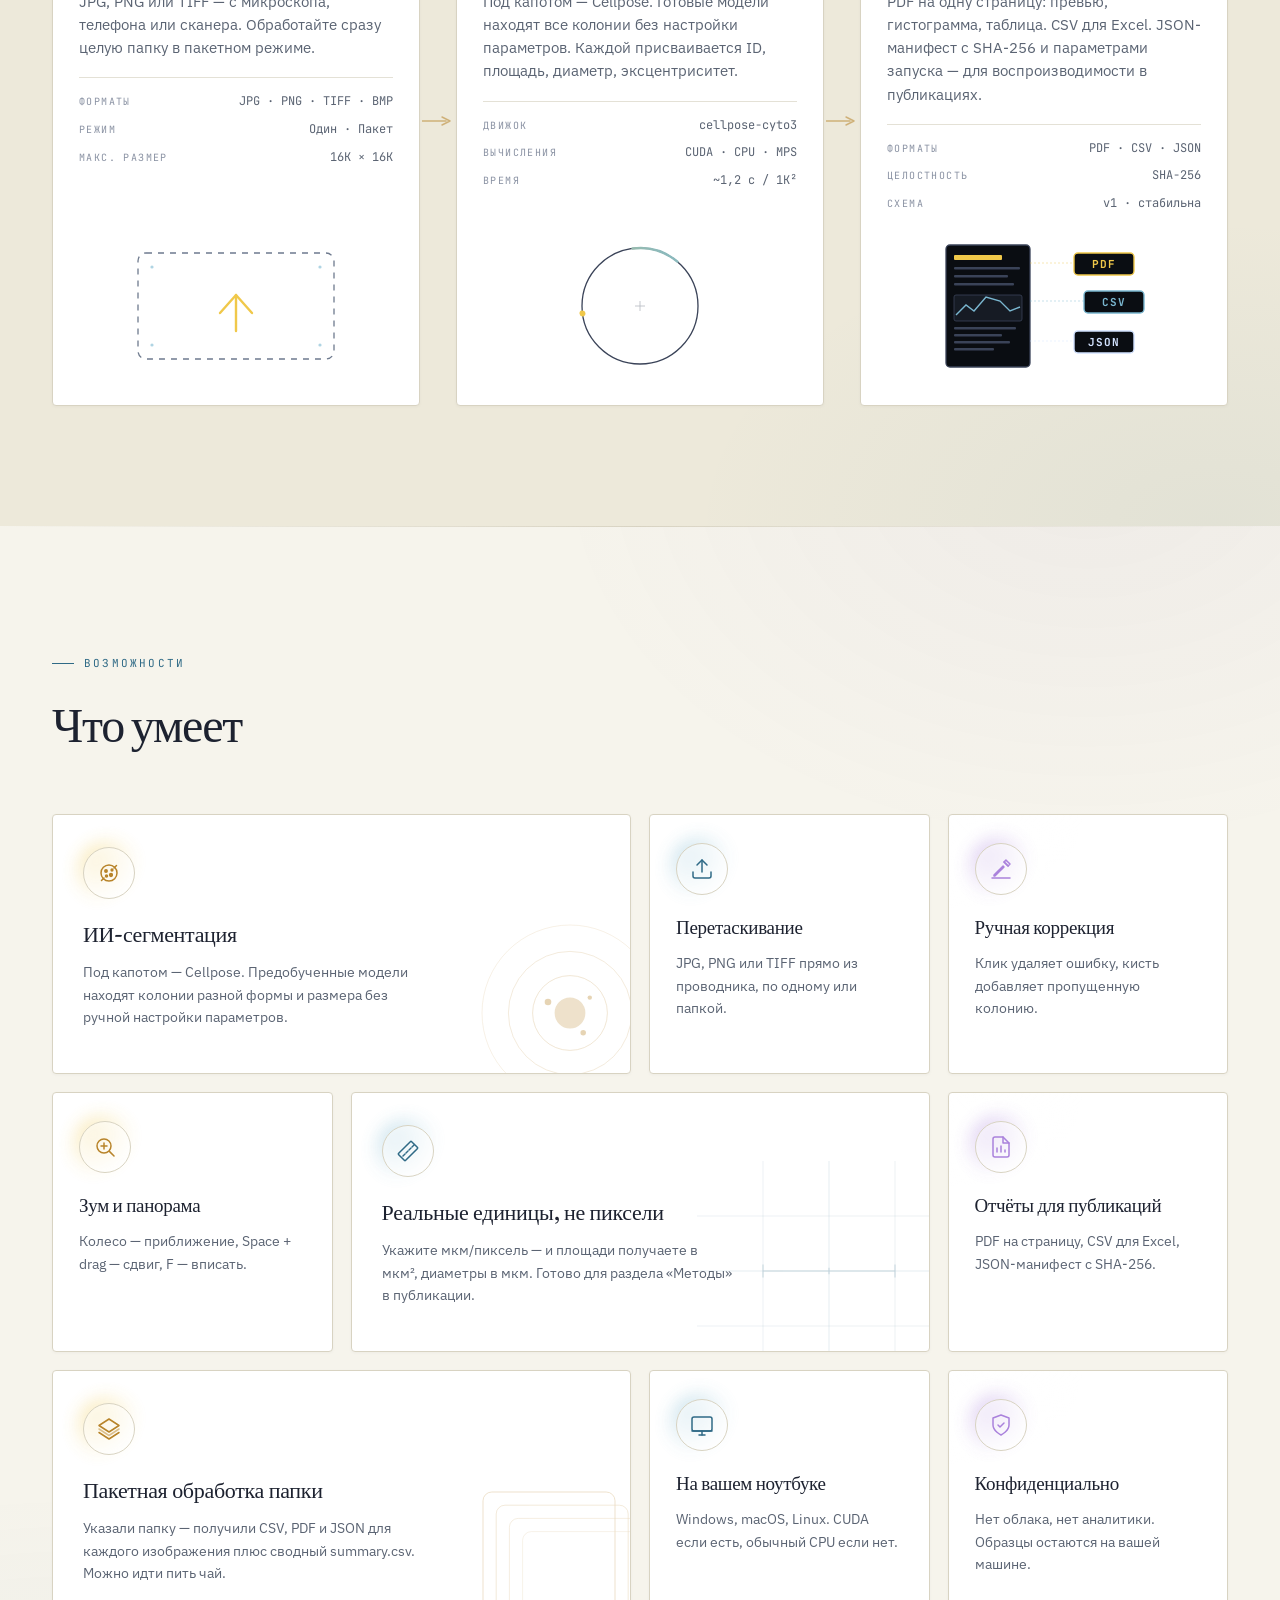
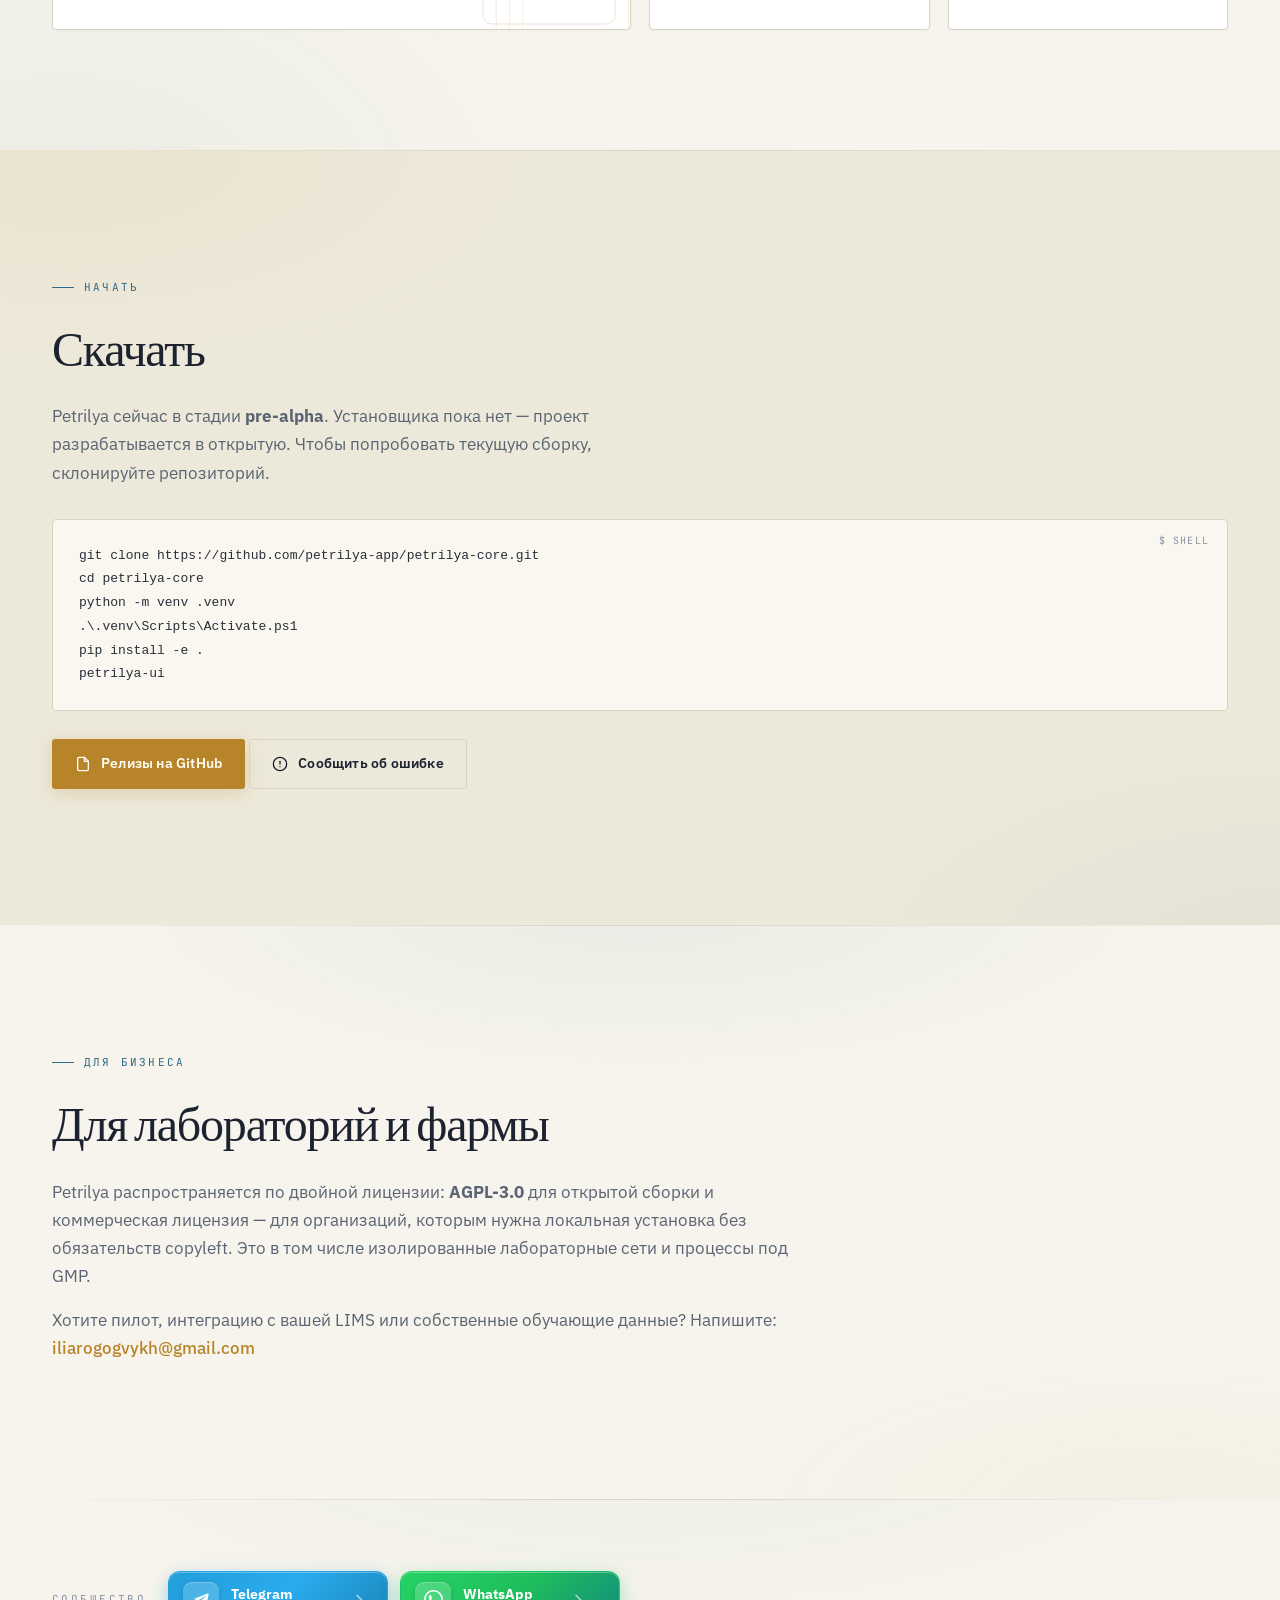
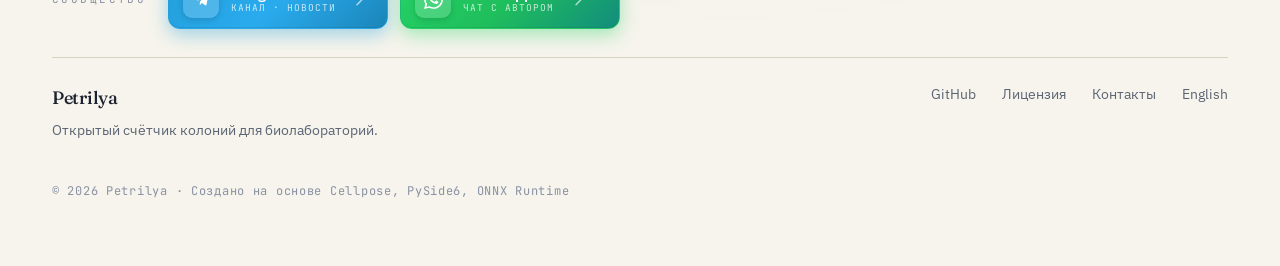
==== commit 2a711dfa: "landing: horizontal swipe carousel for 'How it works' on mobile" ====
--- a/docs/ru/index.html
+++ b/docs/ru/index.html
@@ -663,5 +663,6 @@
   <script src="../blobs.js" defer></script>
   <script src="../download-button.js" defer></script>
   <script src="../pause-on-hidden.js" defer></script>
+  <script src="../steps-carousel.js" defer></script>
 </body>
 </html>
--- a/docs/style.css
+++ b/docs/style.css
@@ -58,7 +58,14 @@
   -webkit-font-smoothing: antialiased;
   -moz-osx-font-smoothing: grayscale;
   transition: background-color 0.3s ease, color 0.25s ease;
-}
+  /* prevent any rogue child (long heading, hero art shadow, blob layer)
+     from triggering horizontal scroll on narrow viewports */
+  overflow-x: hidden;
+  max-width: 100%;
+}
+
+/* media-friendly defaults so wide images can never push layout */
+img, picture, svg, video, canvas { max-width: 100%; height: auto; }
 html.light body::after {
   opacity: 0.025;
   mix-blend-mode: multiply;
@@ -300,13 +307,18 @@
 
 .hero-text h1 {
   font-family: var(--display);
-  font-size: clamp(48px, 6.5vw, 84px);
-  line-height: 1.02;
+  font-size: clamp(34px, 6.5vw, 84px);
+  line-height: 1.04;
   letter-spacing: -2.5px;
   margin: 0 0 28px;
   font-weight: 400;
   /* Fraunces variation axes — give the heading a softer, hand-set feel */
   font-variation-settings: "opsz" 144, "SOFT" 70, "WONK" 0;
+  /* allow Russian long lines like 'за секунды, а не часы.' to break
+     cleanly on narrow viewports instead of overflowing the viewport */
+  overflow-wrap: break-word;
+  word-break: normal;
+  hyphens: auto;
 }
 .hero-text h1 .quiet {
   display: block;
@@ -1643,13 +1655,15 @@
 .lang-active { background: rgba(240, 200, 74, 0.10); }
 .lang-active .lang-label { color: var(--accent-2); }
 
-/* =================== Mobile =================== */
+/* =================== Responsive =================== */
+/* Tablet / small laptop */
 @media (max-width: 960px) {
   .hero-grid {
     grid-template-columns: 1fr;
     gap: 40px;
     margin-top: 30px;
     min-height: 0;
+    padding: 0 24px;
   }
   .hero-art > img { max-width: 360px; }
   .hero-art .dish-stage { max-width: 360px; }
@@ -1667,11 +1681,162 @@
   .card.span-2 { grid-column: span 2; }
   .nav-links a { margin-left: 18px; font-size: 13px; }
 }
-@media (max-width: 560px) {
+
+/* Large phone */
+@media (max-width: 768px) {
+  .container { padding: 0 22px; }
+  .hero-grid { padding: 0 22px; gap: 32px; }
+  .hero { padding-bottom: 80px; }
+  .hero-text h1 {
+    font-size: clamp(34px, 7.6vw, 60px);
+    letter-spacing: -1.4px;
+  }
+  .how h2, .features h2, .download h2, .for-labs h2 {
+    font-size: clamp(28px, 5.6vw, 44px);
+    letter-spacing: -0.8px;
+  }
+  .lead, .section-lead, .download .lead { font-size: 16px; }
+  .cta-row { gap: 12px; }
+  .btn-hero-download { padding: 12px 18px 12px 14px; gap: 12px; }
+
+  /* ===== «Как это работает» — горизонтальная карусель со свайпом ===== */
+  .steps {
+    display: flex;
+    grid-template-columns: none;            /* отменяем grid из десктопа */
+    gap: 14px;
+    margin: 32px 0 0;
+    /* full-bleed: вырываемся из .container, чтобы карточки доезжали
+       до краёв экрана и было видно «peek» соседней карточки */
+    margin-left: calc(50% - 50vw);
+    margin-right: calc(50% - 50vw);
+    padding: 4px 22px 18px;
+    overflow-x: auto;
+    overflow-y: hidden;
+    scroll-snap-type: x mandatory;
+    scroll-padding-left: 22px;
+    -webkit-overflow-scrolling: touch;
+    overscroll-behavior-x: contain;
+    scrollbar-width: none;                  /* Firefox */
+  }
+  .steps::-webkit-scrollbar { display: none; } /* Safari/Chrome */
+
+  .steps .step {
+    flex: 0 0 86%;                          /* 86% ширины + peek соседа */
+    max-width: 420px;
+    scroll-snap-align: start;
+    scroll-snap-stop: always;
+  }
+
+  /* стрелки-разделители между шагами на десктопе — на мобиле не нужны,
+     ориентир даёт сам свайп + точки-индикаторы */
+  .steps .step-link { display: none; }
+
+  /* индикатор-точки под каруселью (создаётся скриптом ниже) */
+  .steps-dots {
+    display: flex;
+    justify-content: center;
+    gap: 8px;
+    margin-top: 14px;
+  }
+  .steps-dot {
+    width: 7px;
+    height: 7px;
+    border-radius: 50%;
+    background: var(--border);
+    transition: background-color 0.25s ease, transform 0.25s ease;
+  }
+  .steps-dot.is-active {
+    background: var(--accent-2);
+    transform: scale(1.25);
+  }
+}
+
+/* десктоп: индикатор скрыт по умолчанию */
+.steps-dots { display: none; }
+
+/* Phone */
+@media (max-width: 600px) {
   .grid { grid-template-columns: 1fr; }
   .card.span-2 { grid-column: span 1; }
   .nav-links a:not(.lang-current):not(.lang-option) { display: none; }
   .lang-dropdown { margin-left: 0; }
-  .container { padding: 0 20px; }
-  .nav { padding: 18px 20px; }
-}
+  .container { padding: 0 18px; }
+  .nav { padding: 16px 18px; }
+  .hero-grid { padding: 0 18px; margin-top: 16px; }
+  .hero { padding-bottom: 60px; }
+
+  .hero-text h1 {
+    font-size: clamp(30px, 8.4vw, 48px);
+    letter-spacing: -0.8px;
+    line-height: 1.08;
+    margin-bottom: 20px;
+  }
+  .lead { margin-bottom: 24px; }
+  .section-lead { margin-bottom: 36px; }
+  .hero-art > img, .hero-art .dish-stage { max-width: 320px; }
+
+  /* CTA: stack and stretch full-width — works on every phone */
+  .cta-row { flex-direction: column; align-items: stretch; gap: 10px; }
+  .cta-row > .btn,
+  .cta-row > .btn-hero-download { width: 100%; justify-content: center; }
+  .btn-hero-download {
+    flex-wrap: nowrap;
+    min-width: 0;
+  }
+  .btn-hd-text { min-width: 0; flex: 1; }
+  .btn-hd-title, .btn-hd-subtitle {
+    overflow: hidden;
+    text-overflow: ellipsis;
+    white-space: nowrap;
+  }
+
+  .hero-meta { gap: 6px; }
+  .badge { font-size: 10.5px; padding: 4px 9px; }
+}
+
+/* Small phone */
+@media (max-width: 480px) {
+  .container,
+  .hero-grid { padding: 0 14px; }
+  .nav { padding: 14px 14px; }
+
+  .hero-text h1 {
+    font-size: clamp(26px, 9vw, 40px);
+    letter-spacing: -0.4px;
+    /* punch line is the longest — let it break anywhere if needed */
+  }
+  .hero-text h1 .punch { overflow-wrap: anywhere; }
+
+  .how h2, .features h2, .download h2, .for-labs h2 {
+    font-size: clamp(24px, 7vw, 34px);
+    letter-spacing: -0.4px;
+  }
+  .hero-art > img, .hero-art .dish-stage { max-width: 100%; }
+
+  /* nav: logo + theme + lang only — keep them on one row, no wrap */
+  .nav { flex-wrap: nowrap; gap: 8px; }
+  .nav-brand span { font-size: 15px; }
+
+  .spec-marker, .eyebrow { font-size: 10px; letter-spacing: 0.16em; }
+  .code { padding: 18px 16px; font-size: 12px; }
+
+  .footer-row { gap: 14px; }
+  .footer-row > div:last-child { gap: 18px; flex-wrap: wrap; }
+}
+
+/* Tiny phone (iPhone SE 1st gen, old Androids) */
+@media (max-width: 380px) {
+  .container,
+  .hero-grid { padding: 0 12px; }
+
+  .hero-text h1 {
+    font-size: clamp(24px, 9.5vw, 32px);
+    letter-spacing: -0.2px;
+  }
+
+  .btn { padding: 11px 16px; font-size: 13px; }
+  .btn-hero-download { padding: 11px 14px 11px 12px; gap: 10px; }
+  .btn-hd-icon-wrap { width: 32px; height: 32px; }
+  .btn-hd-title { font-size: 13px; }
+  .btn-hd-subtitle { font-size: 9.5px; }
+}
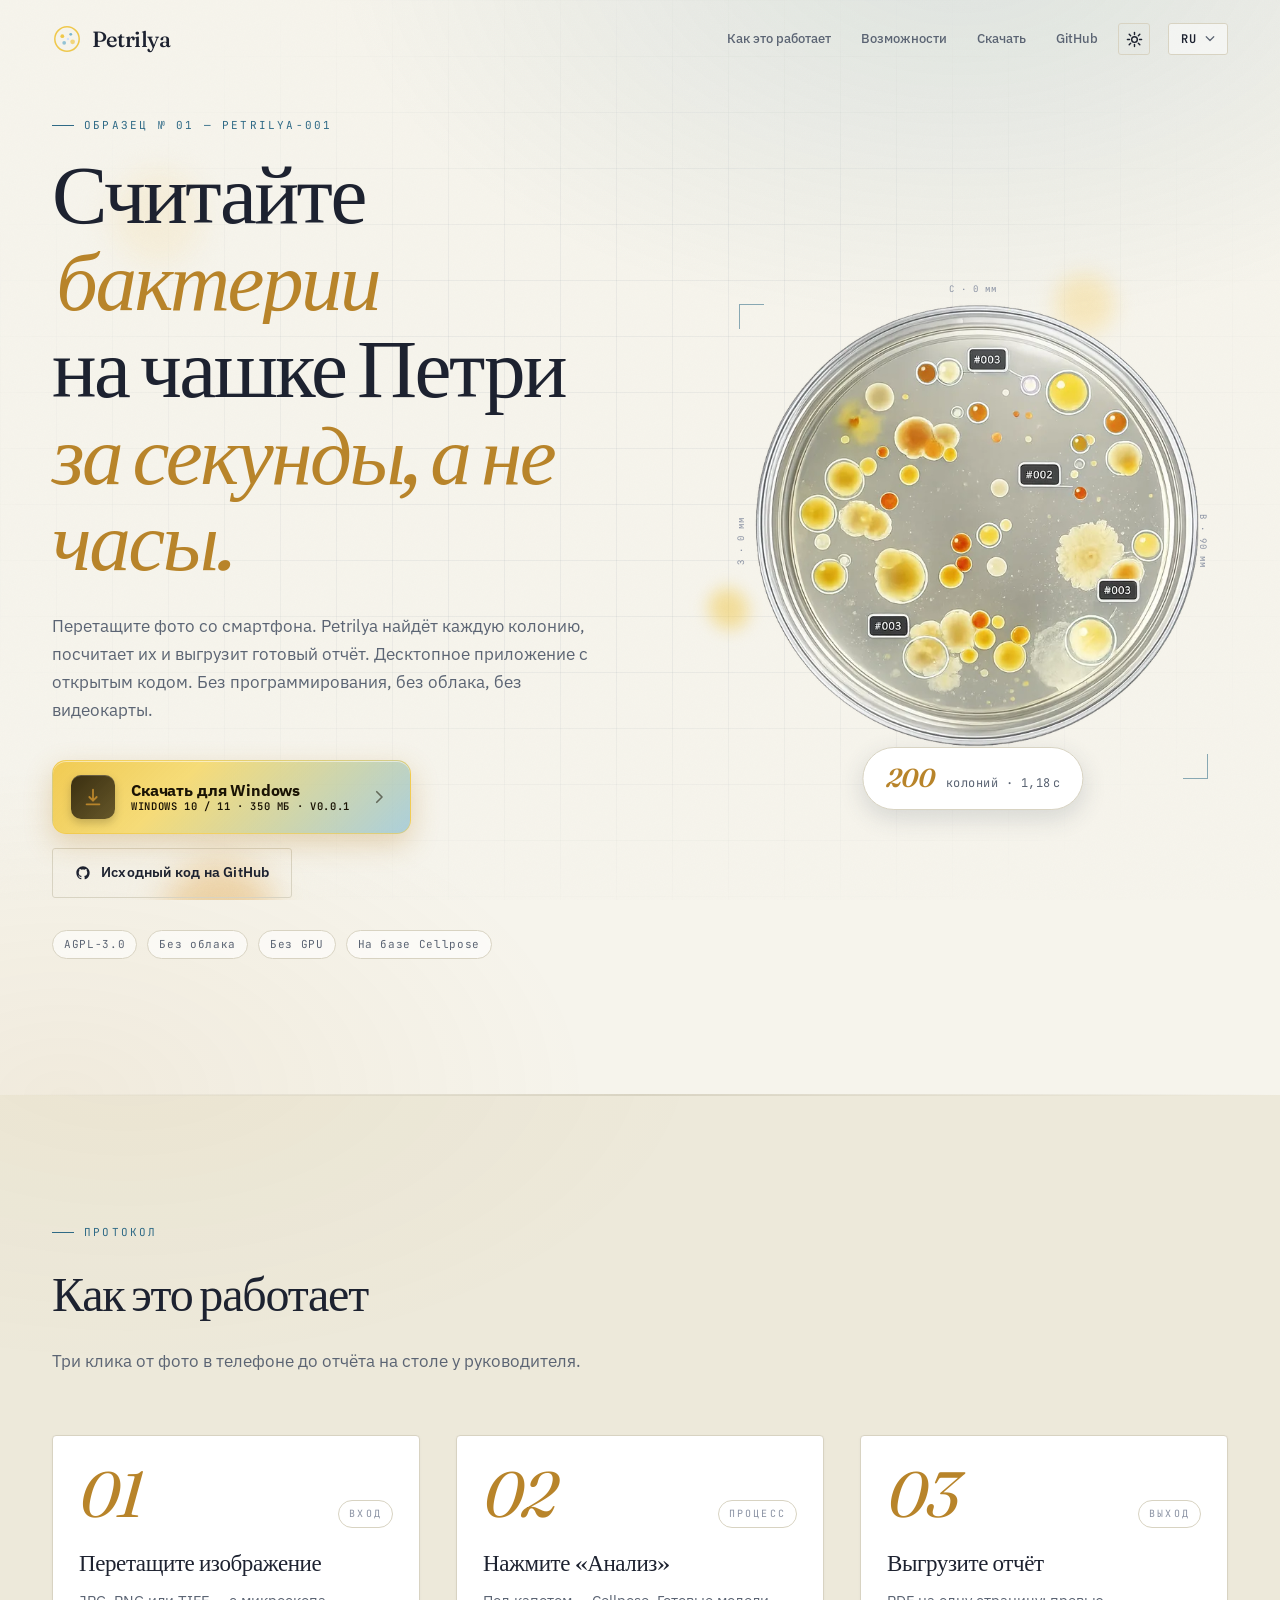
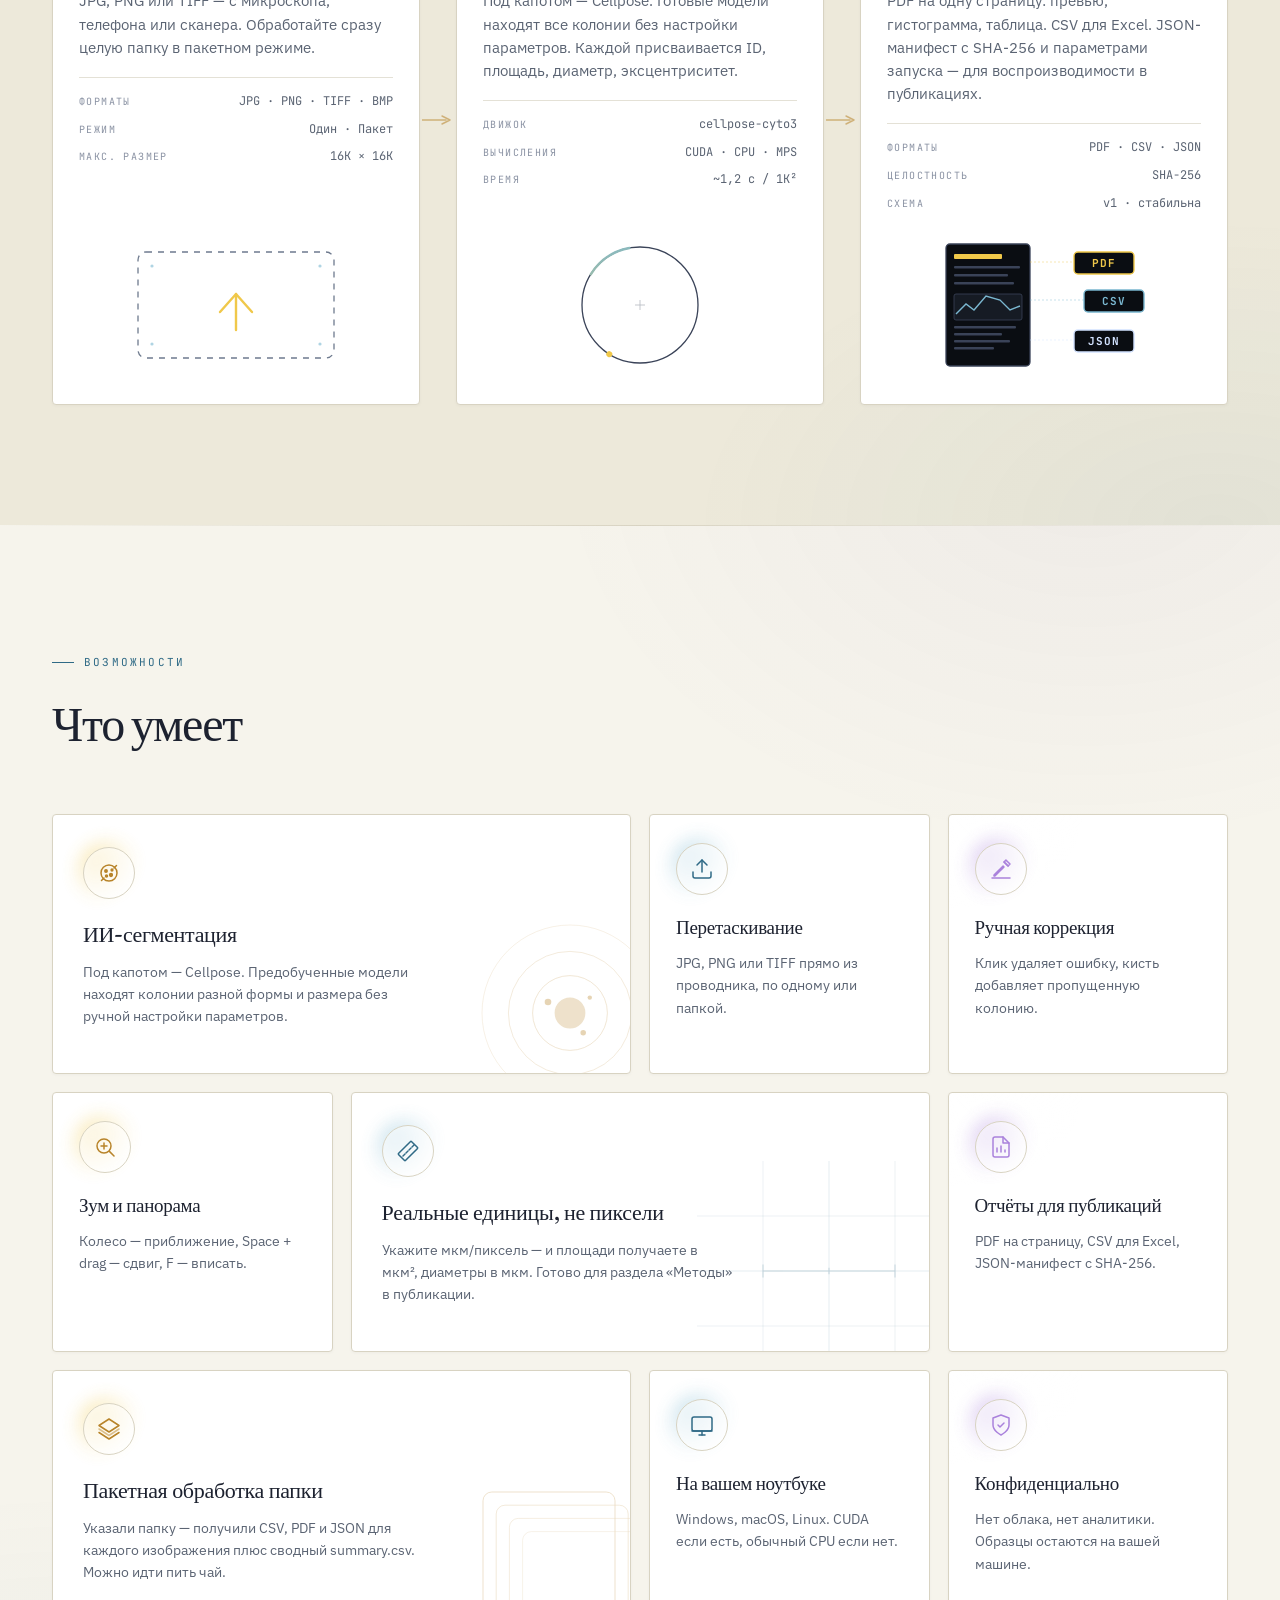
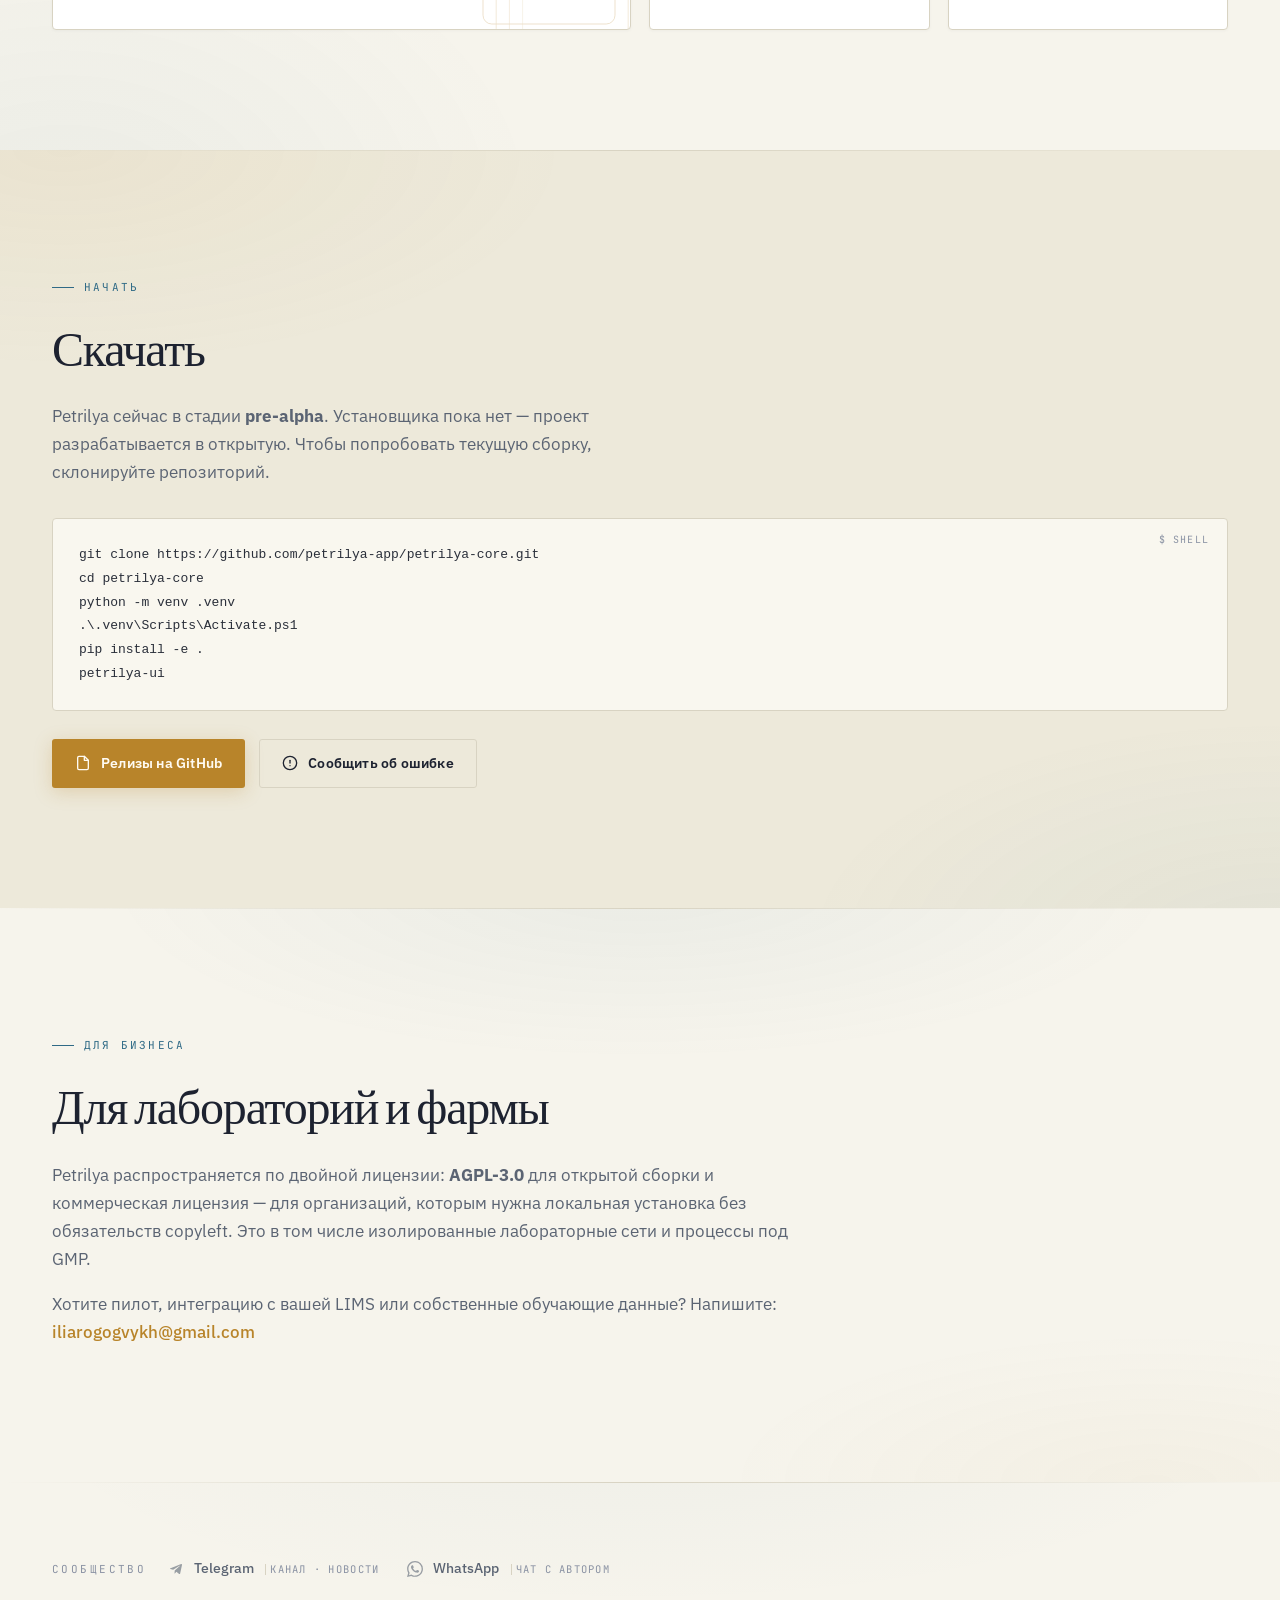
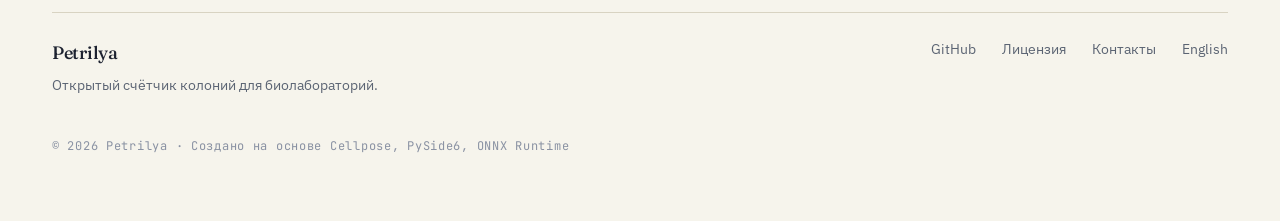
==== commit 25f6024a: "landing: replace loud Telegram/WhatsApp pills with editorial inline links" ====
--- a/docs/ru/index.html
+++ b/docs/ru/index.html
@@ -599,46 +599,22 @@
       <div class="footer-community">
         <span class="footer-community-label">Сообщество</span>
         <div class="footer-community-buttons">
-          <a class="btn-pill btn-pill--telegram"
-             href="https://t.me/petrilya_app"
-             target="_blank" rel="noopener"
-             title="Telegram-канал">
-            <span class="btn-pill-shine" aria-hidden="true"></span>
-            <span class="btn-pill-icon-wrap" aria-hidden="true">
-              <svg class="btn-pill-icon" viewBox="0 0 24 24" fill="currentColor">
-                <path d="M9.78 18.65l.28-4.23 7.68-6.92c.34-.31-.07-.46-.52-.19L7.74 13.3 3.64 12c-.88-.25-.89-.86.2-1.3l15.97-6.16c.73-.33 1.43.18 1.15 1.3l-2.72 12.81c-.19.91-.74 1.13-1.5.71L12.6 16.3l-1.99 1.93c-.23.23-.42.42-.83.42z"/>
-              </svg>
-            </span>
-            <span class="btn-pill-text">
-              <span class="btn-pill-title">Telegram</span>
-              <span class="btn-pill-subtitle">Канал · новости</span>
-            </span>
-            <span class="btn-pill-arrow" aria-hidden="true">
-              <svg viewBox="0 0 24 24" fill="none">
-                <path d="M9 5l7 7-7 7" stroke="currentColor" stroke-width="2.2" stroke-linecap="round" stroke-linejoin="round"/>
-              </svg>
-            </span>
+          <a class="community-link" href="https://t.me/petrilya_app"
+             target="_blank" rel="noopener" title="Telegram-канал">
+            <svg class="community-link-icon" viewBox="0 0 24 24" fill="currentColor" aria-hidden="true">
+              <path d="M9.78 18.65l.28-4.23 7.68-6.92c.34-.31-.07-.46-.52-.19L7.74 13.3 3.64 12c-.88-.25-.89-.86.2-1.3l15.97-6.16c.73-.33 1.43.18 1.15 1.3l-2.72 12.81c-.19.91-.74 1.13-1.5.71L12.6 16.3l-1.99 1.93c-.23.23-.42.42-.83.42z"/>
+            </svg>
+            <span class="community-link-name">Telegram</span>
+            <span class="community-link-meta">Канал · новости</span>
           </a>
 
-          <a class="btn-pill btn-pill--whatsapp"
-             href="https://wa.me/79991234567?text=Здравствуйте%2C%20хочу%20обсудить%20Petrilya"
-             target="_blank" rel="noopener"
-             title="WhatsApp">
-            <span class="btn-pill-shine" aria-hidden="true"></span>
-            <span class="btn-pill-icon-wrap" aria-hidden="true">
-              <svg class="btn-pill-icon" viewBox="0 0 24 24" fill="currentColor">
-                <path d="M17.472 14.382c-.297-.149-1.758-.867-2.03-.967-.273-.099-.471-.148-.67.15-.197.297-.767.966-.94 1.164-.173.199-.347.223-.644.075-.297-.15-1.255-.463-2.39-1.475-.883-.788-1.48-1.761-1.653-2.059-.173-.297-.018-.458.13-.606.134-.133.298-.347.446-.52.149-.174.198-.298.298-.497.099-.198.05-.371-.025-.52-.075-.149-.669-1.612-.916-2.207-.242-.579-.487-.5-.669-.51-.173-.008-.371-.01-.57-.01-.198 0-.52.074-.792.372-.272.297-1.04 1.016-1.04 2.479 0 1.462 1.065 2.875 1.213 3.074.149.198 2.096 3.2 5.077 4.487.709.306 1.262.489 1.694.625.712.227 1.36.195 1.871.118.571-.085 1.758-.719 2.006-1.413.248-.694.248-1.289.173-1.413-.074-.124-.272-.198-.57-.347M12.05 22h-.005c-1.751 0-3.471-.469-4.984-1.354L6.7 20.4l-3.74.982.998-3.648-.235-.374A9.86 9.86 0 012.157 11.9C2.158 6.45 6.59 2.016 12.05 2.016c2.638 0 5.117 1.029 6.984 2.898 1.866 1.869 2.893 4.353 2.893 6.992-.003 5.448-4.435 9.882-9.877 9.882M20.464 3.488A11.819 11.819 0 0012.05 0C5.495 0 .161 5.335.157 11.892c0 2.096.547 4.142 1.588 5.945L.057 24l6.305-1.654a11.882 11.882 0 005.683 1.448h.005c6.554 0 11.89-5.335 11.893-11.893a11.82 11.82 0 00-3.479-8.404"/>
-              </svg>
-            </span>
-            <span class="btn-pill-text">
-              <span class="btn-pill-title">WhatsApp</span>
-              <span class="btn-pill-subtitle">Чат с автором</span>
-            </span>
-            <span class="btn-pill-arrow" aria-hidden="true">
-              <svg viewBox="0 0 24 24" fill="none">
-                <path d="M9 5l7 7-7 7" stroke="currentColor" stroke-width="2.2" stroke-linecap="round" stroke-linejoin="round"/>
-              </svg>
-            </span>
+          <a class="community-link" href="https://wa.me/79991234567?text=Здравствуйте%2C%20хочу%20обсудить%20Petrilya"
+             target="_blank" rel="noopener" title="WhatsApp">
+            <svg class="community-link-icon" viewBox="0 0 24 24" fill="currentColor" aria-hidden="true">
+              <path d="M17.472 14.382c-.297-.149-1.758-.867-2.03-.967-.273-.099-.471-.148-.67.15-.197.297-.767.966-.94 1.164-.173.199-.347.223-.644.075-.297-.15-1.255-.463-2.39-1.475-.883-.788-1.48-1.761-1.653-2.059-.173-.297-.018-.458.13-.606.134-.133.298-.347.446-.52.149-.174.198-.298.298-.497.099-.198.05-.371-.025-.52-.075-.149-.669-1.612-.916-2.207-.242-.579-.487-.5-.669-.51-.173-.008-.371-.01-.57-.01-.198 0-.52.074-.792.372-.272.297-1.04 1.016-1.04 2.479 0 1.462 1.065 2.875 1.213 3.074.149.198 2.096 3.2 5.077 4.487.709.306 1.262.489 1.694.625.712.227 1.36.195 1.871.118.571-.085 1.758-.719 2.006-1.413.248-.694.248-1.289.173-1.413-.074-.124-.272-.198-.57-.347M12.05 22h-.005c-1.751 0-3.471-.469-4.984-1.354L6.7 20.4l-3.74.982.998-3.648-.235-.374A9.86 9.86 0 012.157 11.9C2.158 6.45 6.59 2.016 12.05 2.016c2.638 0 5.117 1.029 6.984 2.898 1.866 1.869 2.893 4.353 2.893 6.992-.003 5.448-4.435 9.882-9.877 9.882M20.464 3.488A11.819 11.819 0 0012.05 0C5.495 0 .161 5.335.157 11.892c0 2.096.547 4.142 1.588 5.945L.057 24l6.305-1.654a11.882 11.882 0 005.683 1.448h.005c6.554 0 11.89-5.335 11.893-11.893a11.82 11.82 0 00-3.479-8.404"/>
+            </svg>
+            <span class="community-link-name">WhatsApp</span>
+            <span class="community-link-meta">Чат с автором</span>
           </a>
         </div>
       </div>
--- a/docs/style.css
+++ b/docs/style.css
@@ -828,21 +828,86 @@
 }
 .footer-community-buttons {
   display: flex;
-  gap: 12px;
+  gap: 28px;
   flex-wrap: wrap;
+  align-items: center;
 }
 @media (max-width: 560px) {
   .footer-community { flex-direction: column; align-items: flex-start; gap: 14px; }
   .btn-pill { min-width: 0; width: 100%; }
-}
+  .footer-community-buttons { flex-direction: column; align-items: flex-start; gap: 14px; }
+}
+
+/* ============================================================
+ * Community footer links — minimal editorial style.
+ * Replaces the loud Telegram-blue / WhatsApp-green pills with
+ * something that matches the rest of the journal aesthetic:
+ * dim text, hairline icon, accent-amber on hover.
+ * ========================================================== */
+.community-link {
+  display: inline-flex;
+  align-items: center;
+  gap: 10px;
+  color: var(--text-dim);
+  font-family: var(--sans);
+  font-size: 14px;
+  text-decoration: none;
+  padding: 4px 0;
+  position: relative;
+  transition: color 0.18s ease;
+}
+.community-link:hover { color: var(--accent-2); }
+
+.community-link-icon {
+  width: 16px;
+  height: 16px;
+  flex-shrink: 0;
+  opacity: 0.6;
+  transition: opacity 0.18s ease, transform 0.25s ease;
+}
+.community-link:hover .community-link-icon {
+  opacity: 1;
+  transform: translateY(-1px);
+}
+
+.community-link-name {
+  font-weight: 500;
+  letter-spacing: -0.1px;
+}
+
+.community-link-meta {
+  font-family: var(--mono);
+  font-size: 10.5px;
+  letter-spacing: 0.12em;
+  text-transform: uppercase;
+  color: var(--text-mute);
+  padding-left: 4px;
+  border-left: 1px solid var(--border);
+  margin-left: 2px;
+  line-height: 1;
+}
+html.light .community-link-meta { border-left-color: var(--border); }
 
 .btn .btn-icon { width: 16px; height: 16px; }
 
 .hero-meta {
   margin-top: 0;
   display: flex;
-  gap: 8px;
+  gap: 8px 10px;
   flex-wrap: wrap;
+  align-items: center;
+}
+
+/* === Download-section button row ===========================
+ * The HTML wraps the two buttons in a plain <p>, so whitespace
+ * between them shrinks/grows unpredictably. Turn the <p> into
+ * a real flex row whenever it directly contains a .btn.
+ * ========================================================= */
+.download p:has(> .btn) {
+  display: flex;
+  gap: 14px;
+  flex-wrap: wrap;
+  margin: 0;
 }
 
 .badge {
@@ -1536,9 +1601,9 @@
 /* === Theme toggle button === */
 .theme-toggle {
   position: relative;
-  width: 34px;
-  height: 34px;
-  margin-left: 24px;
+  width: 32px;
+  height: 32px;
+  margin-left: 20px;
   display: inline-flex;
   align-items: center;
   justify-content: center;
@@ -1601,7 +1666,9 @@
   display: inline-flex;
   align-items: center;
   gap: 8px;
-  padding: 7px 13px;
+  /* match .theme-toggle height (32px) exactly: 6px + 18px line + 6px + 1px border × 2 */
+  padding: 6px 12px;
+  height: 32px;
   border: 1px solid var(--border);
   border-radius: var(--radius-sm);
   background: rgba(255, 255, 255, 0.02);
@@ -1612,6 +1679,7 @@
   letter-spacing: 0.08em;
   user-select: none;
   transition: border-color 0.15s ease, background 0.15s ease;
+  box-sizing: border-box;
 }
 .lang-current:hover { border-color: var(--accent-2); background: rgba(240, 200, 74, 0.06); }
 .lang-dropdown[open] .lang-current { border-color: var(--accent-2); }
@@ -1731,6 +1799,51 @@
      ориентир даёт сам свайп + точки-индикаторы */
   .steps .step-link { display: none; }
 
+  /* ===== «Возможности» — тоже карусель со свайпом ===== */
+  .features .grid {
+    display: flex;
+    grid-template-columns: none;
+    gap: 14px;
+    margin: 32px 0 0;
+    margin-left: calc(50% - 50vw);
+    margin-right: calc(50% - 50vw);
+    padding: 4px 22px 18px;
+    overflow-x: auto;
+    overflow-y: hidden;
+    scroll-snap-type: x mandatory;
+    scroll-padding-left: 22px;
+    -webkit-overflow-scrolling: touch;
+    overscroll-behavior-x: contain;
+    scrollbar-width: none;
+  }
+  .features .grid::-webkit-scrollbar { display: none; }
+
+  .features .grid .card {
+    flex: 0 0 82%;
+    max-width: 380px;
+    min-height: 220px;
+    scroll-snap-align: start;
+    scroll-snap-stop: always;
+    /* span-2 на мобиле теряет смысл — все карточки одной ширины */
+    grid-column: auto;
+  }
+  .features .grid .card.span-2 {
+    flex: 0 0 82%;
+    max-width: 380px;
+    padding: 28px 26px;
+    min-height: 220px;
+  }
+  .features .grid .card.span-2 h3 { font-size: 19px; }
+  .features .grid .card.span-2 p,
+  .features .grid .card p { max-width: none; }
+
+  /* угловой декор крупных карточек на мобиле часто вылезает за рамку
+     карточки в скролл-карусели — слегка уменьшаем */
+  .features .grid .card-decor {
+    width: 160px !important;
+    height: 160px !important;
+  }
+
   /* индикатор-точки под каруселью (создаётся скриптом ниже) */
   .steps-dots {
     display: flex;
@@ -1744,6 +1857,9 @@
     border-radius: 50%;
     background: var(--border);
     transition: background-color 0.25s ease, transform 0.25s ease;
+    border: none;
+    padding: 0;
+    cursor: pointer;
   }
   .steps-dot.is-active {
     background: var(--accent-2);
@@ -1759,7 +1875,10 @@
   .grid { grid-template-columns: 1fr; }
   .card.span-2 { grid-column: span 1; }
   .nav-links a:not(.lang-current):not(.lang-option) { display: none; }
-  .lang-dropdown { margin-left: 0; }
+  /* На мобиле остаются только theme-toggle и lang-dropdown — даём им
+     дышать, чтобы между луной и RU был ощутимый зазор. */
+  .lang-dropdown { margin-left: 16px; }
+  .theme-toggle  { margin-left: 0; }
   .container { padding: 0 18px; }
   .nav { padding: 16px 18px; }
   .hero-grid { padding: 0 18px; margin-top: 16px; }
@@ -1790,8 +1909,22 @@
     white-space: nowrap;
   }
 
-  .hero-meta { gap: 6px; }
-  .badge { font-size: 10.5px; padding: 4px 9px; }
+  /* hero badges — тяжёлый шрифт + большой паддинг ломали 4-й бейдж
+     («На базе Cellpose») на отдельную строку. Уменьшаем — все 4
+     встают аккуратно в 1-2 ряда без сирот. */
+  .hero-meta {
+    gap: 6px;
+    justify-content: flex-start;
+  }
+  .badge {
+    font-size: 10px;
+    padding: 4px 8px;
+    letter-spacing: 0.04em;
+  }
+
+  /* Download-секция: кнопки на всю ширину, одинаковая высота */
+  .download p:has(> .btn) { flex-direction: column; gap: 10px; }
+  .download p:has(> .btn) > .btn { width: 100%; justify-content: center; }
 }
 
 /* Small phone */
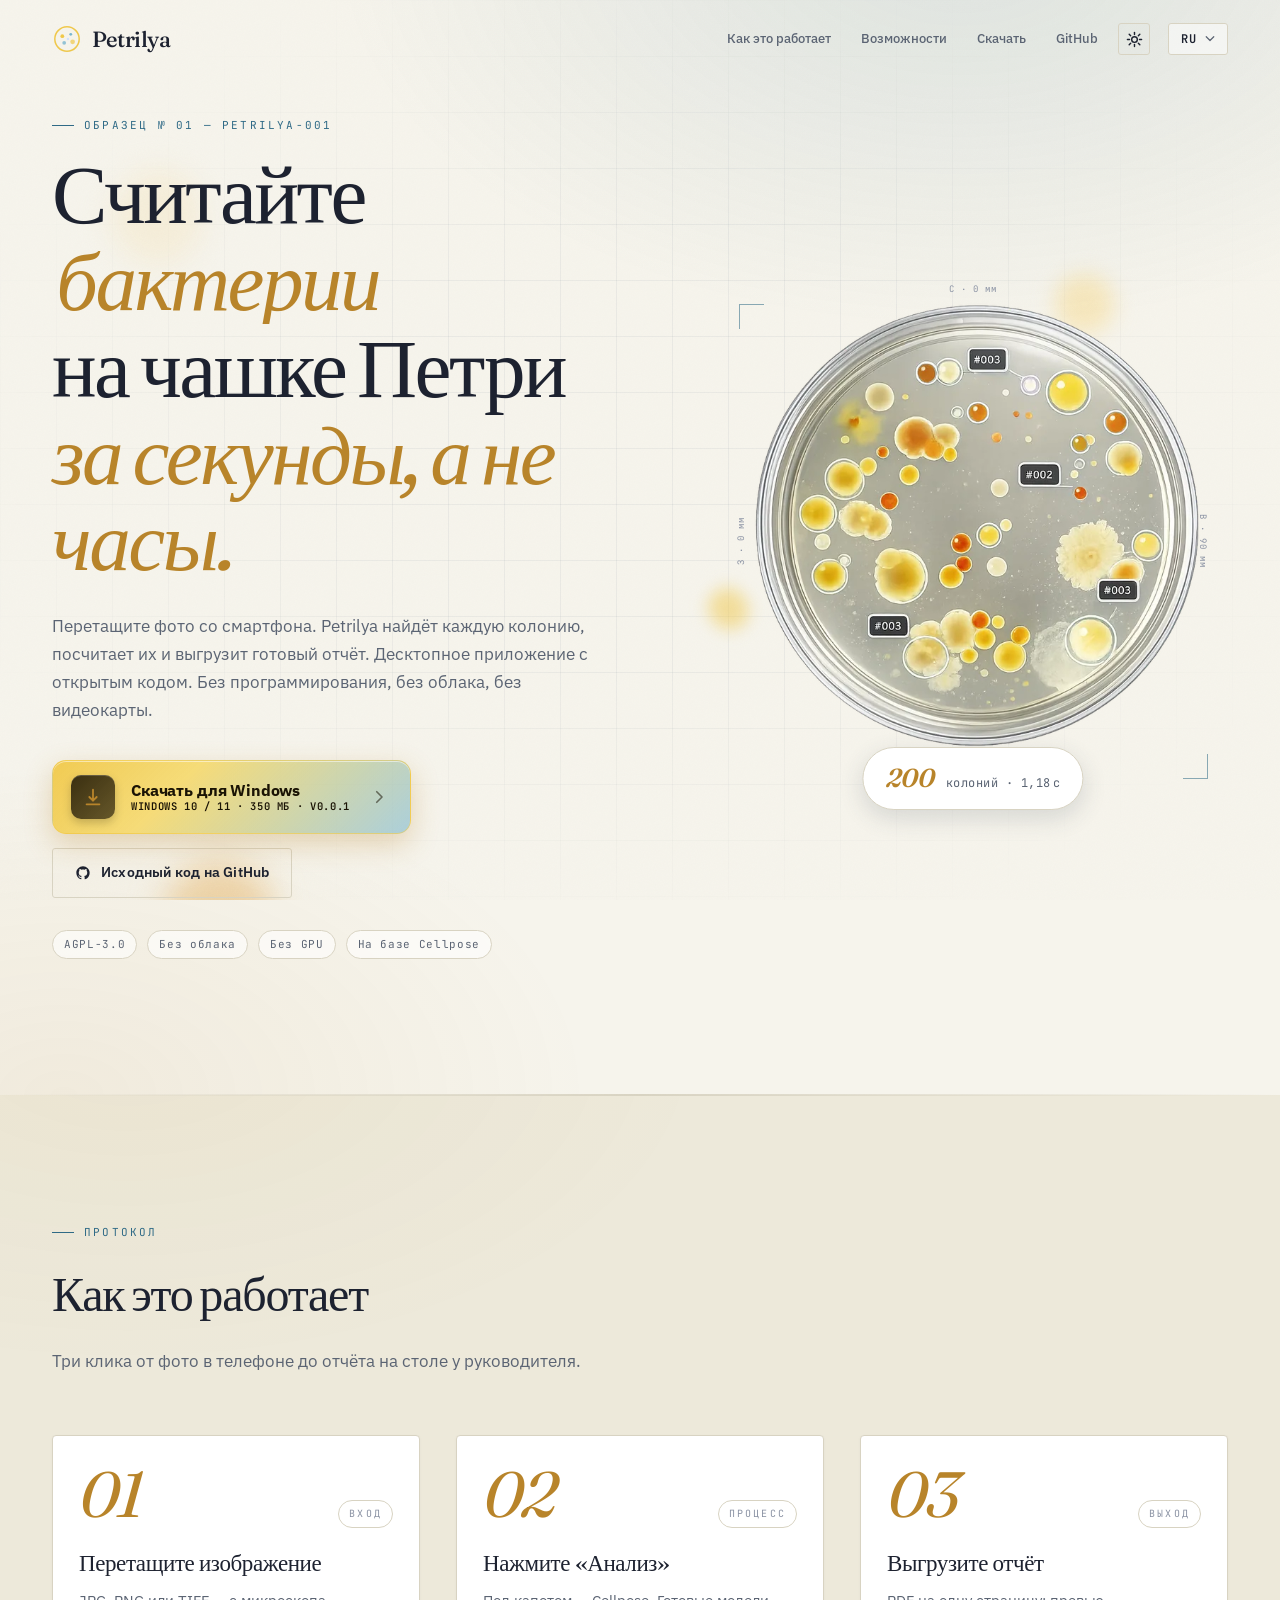
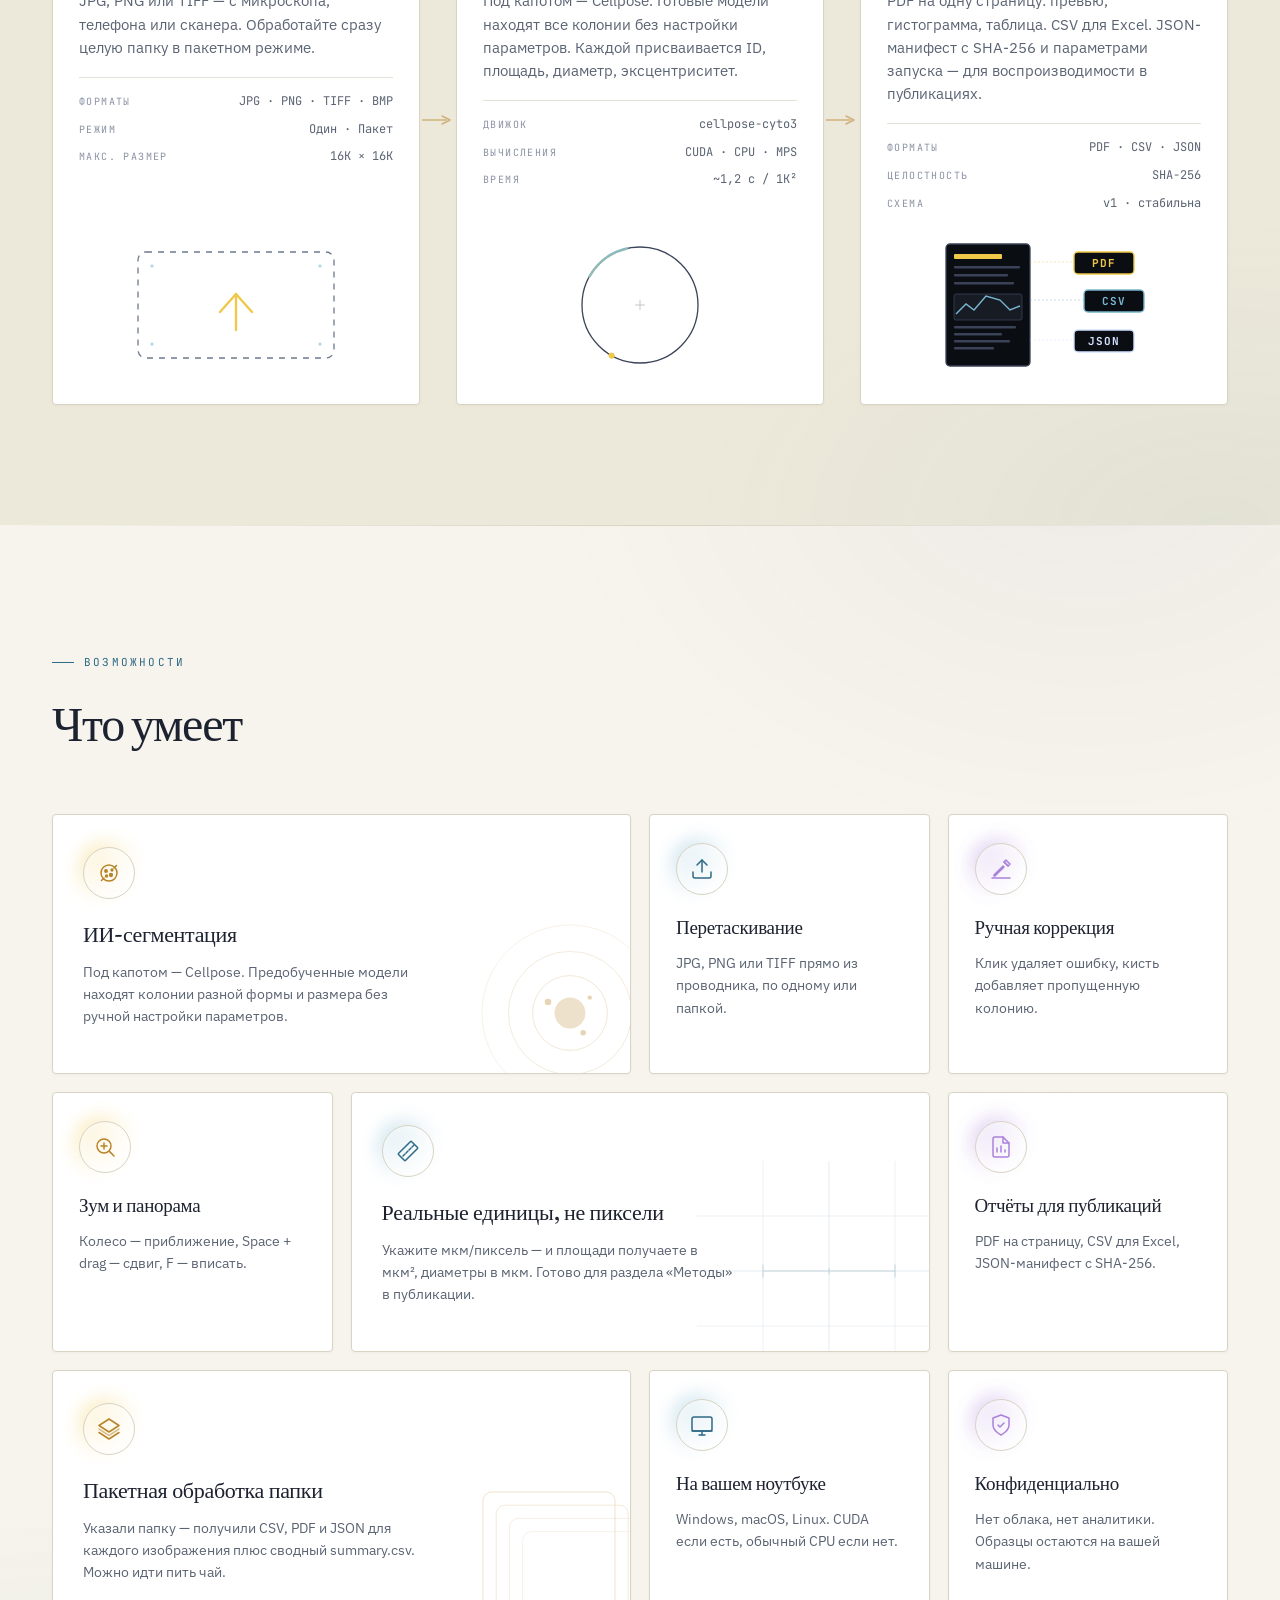
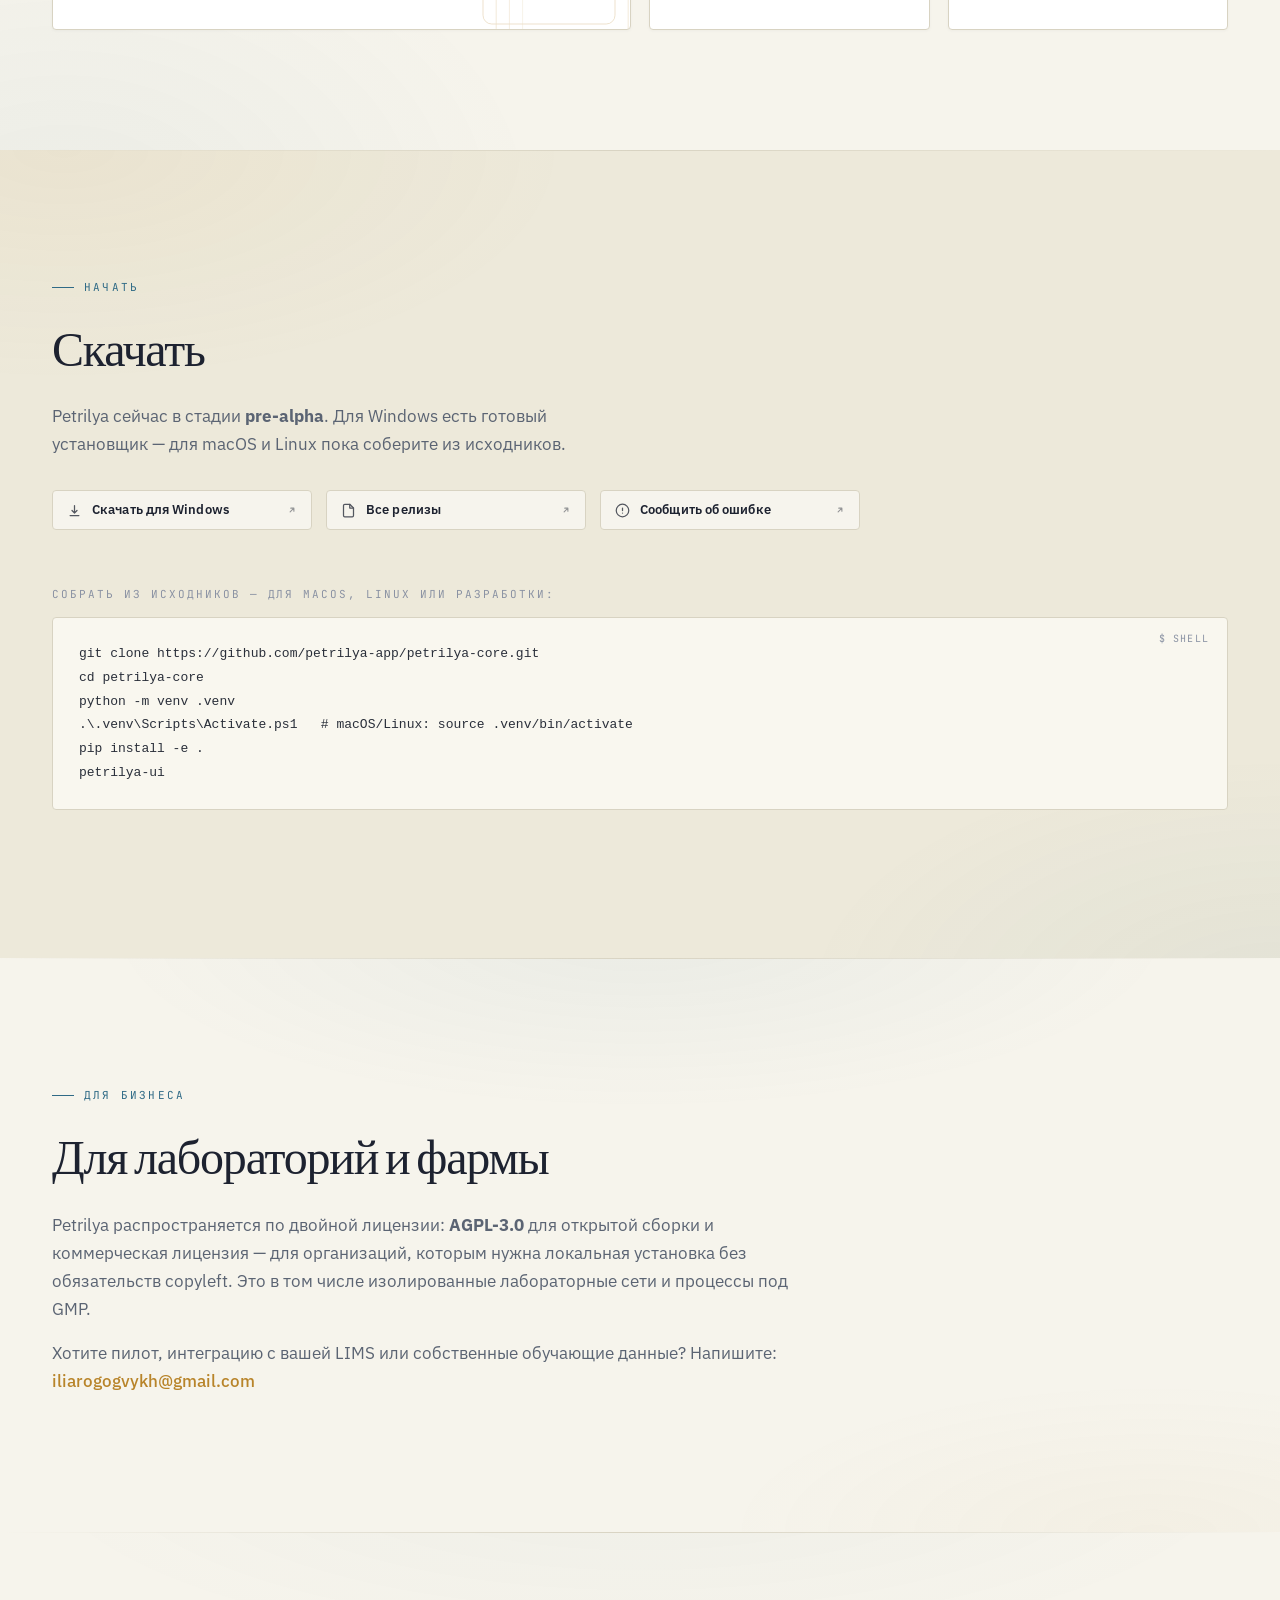
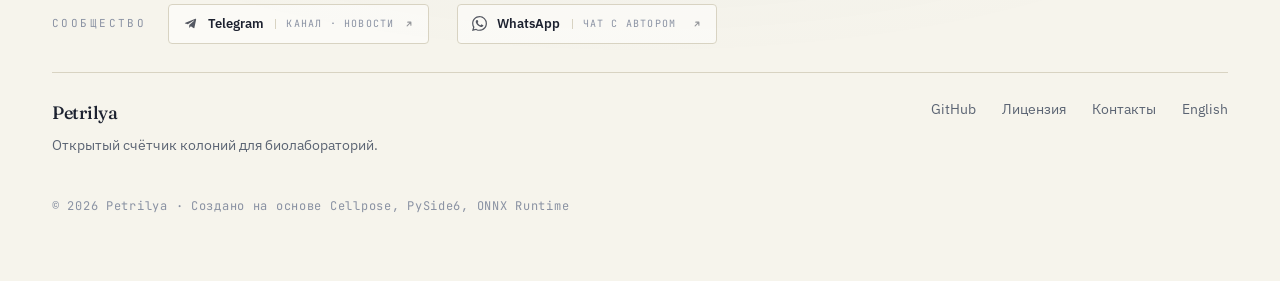
==== commit 3dac3468: "landing: download section reflects reality (Windows installer exists)" ====
--- a/docs/ru/index.html
+++ b/docs/ru/index.html
@@ -560,24 +560,33 @@
       <span class="eyebrow">НАЧАТЬ</span>
       <h2>Скачать</h2>
       <p class="lead">
-        Petrilya сейчас в стадии <strong>pre-alpha</strong>. Установщика пока нет — проект разрабатывается в открытую. Чтобы попробовать текущую сборку, склонируйте репозиторий.
+        Petrilya сейчас в стадии <strong>pre-alpha</strong>. Для Windows есть готовый установщик — для macOS и Linux пока соберите из исходников.
       </p>
-      <pre class="code"><code>git clone https://github.com/petrilya-app/petrilya-core.git
-cd petrilya-core
-python -m venv .venv
-.\.venv\Scripts\Activate.ps1
-pip install -e .
-petrilya-ui</code></pre>
+
       <p>
-        <a href="https://github.com/petrilya-app/petrilya-core/releases" class="btn btn-primary" target="_blank" rel="noopener">
+        <a href="https://github.com/petrilya-app/petrilya-core/releases/latest/download/petrilya-windows.exe"
+           class="btn btn-primary" target="_blank" rel="noopener"
+           title="Petrilya для Windows 10 / 11 — .exe не подписан, SmartScreen может предупредить">
+          <svg class="btn-icon" viewBox="0 0 24 24" fill="none" stroke="currentColor" stroke-width="2" stroke-linecap="round" stroke-linejoin="round" aria-hidden="true"><path d="M12 4v12m0 0l-4-4m4 4l4-4M5 20h14"/></svg>
+          Скачать для Windows
+        </a>
+        <a href="https://github.com/petrilya-app/petrilya-core/releases" class="btn btn-ghost" target="_blank" rel="noopener">
           <svg class="btn-icon" viewBox="0 0 24 24" fill="none" stroke="currentColor" stroke-width="2" stroke-linecap="round" stroke-linejoin="round" aria-hidden="true"><path d="M14 2H6a2 2 0 0 0-2 2v16a2 2 0 0 0 2 2h12a2 2 0 0 0 2-2V8z"/><polyline points="14 2 14 8 20 8"/></svg>
-          Релизы на GitHub
+          Все релизы
         </a>
         <a href="https://github.com/petrilya-app/petrilya-core/issues" class="btn btn-ghost" target="_blank" rel="noopener">
           <svg class="btn-icon" viewBox="0 0 24 24" fill="none" stroke="currentColor" stroke-width="2" stroke-linecap="round" stroke-linejoin="round" aria-hidden="true"><circle cx="12" cy="12" r="10"/><line x1="12" y1="8" x2="12" y2="12"/><line x1="12" y1="16" x2="12.01" y2="16"/></svg>
           Сообщить об ошибке
         </a>
       </p>
+
+      <p class="download-sub-lead">Собрать из исходников — для macOS, Linux или разработки:</p>
+      <pre class="code"><code>git clone https://github.com/petrilya-app/petrilya-core.git
+cd petrilya-core
+python -m venv .venv
+.\.venv\Scripts\Activate.ps1   # macOS/Linux: source .venv/bin/activate
+pip install -e .
+petrilya-ui</code></pre>
     </div>
   </section>
 
--- a/docs/style.css
+++ b/docs/style.css
@@ -835,58 +835,177 @@
 @media (max-width: 560px) {
   .footer-community { flex-direction: column; align-items: flex-start; gap: 14px; }
   .btn-pill { min-width: 0; width: 100%; }
-  .footer-community-buttons { flex-direction: column; align-items: flex-start; gap: 14px; }
+  .footer-community-buttons {
+    flex-direction: column;
+    align-items: stretch;     /* full-width pills in the column */
+    gap: 12px;
+    width: 100%;
+  }
+  .community-link { width: 100%; min-width: 0; }
 }
 
 /* ============================================================
- * Community footer links — minimal editorial style.
- * Replaces the loud Telegram-blue / WhatsApp-green pills with
- * something that matches the rest of the journal aesthetic:
- * dim text, hairline icon, accent-amber on hover.
+ * Community footer links — editorial outline buttons.
+ * Sharp 4px corners + hairline border to match badge / card /
+ * code-block aesthetic. Accent-amber takes over on hover so
+ * the affordance reads as 'clickable' without shouting.
  * ========================================================== */
 .community-link {
   display: inline-flex;
   align-items: center;
   gap: 10px;
-  color: var(--text-dim);
+  color: var(--text);
   font-family: var(--sans);
-  font-size: 14px;
+  font-size: 13px;
   text-decoration: none;
-  padding: 4px 0;
-  position: relative;
-  transition: color 0.18s ease;
-}
-.community-link:hover { color: var(--accent-2); }
+  padding: 9px 14px;
+  border: 1px solid var(--border);
+  border-radius: var(--radius);
+  background: rgba(255, 255, 255, 0.015);
+  position: relative;
+  /* Same width regardless of label/meta length so the row stays tidy
+     both inline (desktop) and stacked (mobile). The trailing arrow
+     anchors to the right edge via margin-left:auto on ::after. */
+  min-width: 260px;
+  box-sizing: border-box;
+  transition:
+    color 0.18s ease,
+    border-color 0.18s ease,
+    background 0.18s ease,
+    transform 0.18s ease;
+}
+.community-link:hover {
+  color: var(--accent-2);
+  border-color: var(--accent-2);
+  background: rgba(240, 200, 74, 0.06);
+  transform: translateY(-1px);
+}
+html.light .community-link { background: rgba(255, 255, 255, 0.5); }
+html.light .community-link:hover { background: rgba(184, 132, 42, 0.08); }
 
 .community-link-icon {
-  width: 16px;
-  height: 16px;
+  width: 15px;
+  height: 15px;
   flex-shrink: 0;
-  opacity: 0.6;
-  transition: opacity 0.18s ease, transform 0.25s ease;
-}
-.community-link:hover .community-link-icon {
-  opacity: 1;
-  transform: translateY(-1px);
-}
+  opacity: 0.75;
+  transition: opacity 0.18s ease;
+}
+.community-link:hover .community-link-icon { opacity: 1; }
 
 .community-link-name {
-  font-weight: 500;
+  font-weight: 600;
   letter-spacing: -0.1px;
 }
 
 .community-link-meta {
   font-family: var(--mono);
-  font-size: 10.5px;
+  font-size: 10px;
   letter-spacing: 0.12em;
   text-transform: uppercase;
   color: var(--text-mute);
-  padding-left: 4px;
+  padding-left: 10px;
   border-left: 1px solid var(--border);
   margin-left: 2px;
   line-height: 1;
-}
-html.light .community-link-meta { border-left-color: var(--border); }
+  transition: border-color 0.18s ease, color 0.18s ease;
+}
+.community-link:hover .community-link-meta {
+  border-left-color: rgba(240, 200, 74, 0.4);
+}
+
+/* external-link ↗ arrow — signals 'opens elsewhere', and gives the
+ * button a clear right-edge anchor so it reads as interactive. */
+.community-link::after {
+  content: "";
+  width: 10px;
+  height: 10px;
+  /* push arrow to the right edge so different-length labels stay aligned */
+  margin-left: auto;
+  background-color: currentColor;
+  opacity: 0.45;
+  -webkit-mask-image: url("data:image/svg+xml;utf8,<svg xmlns='http://www.w3.org/2000/svg' viewBox='0 0 16 16'><path fill='none' stroke='black' stroke-width='1.8' stroke-linecap='round' stroke-linejoin='round' d='M5 11l6-6M6 5h5v5'/></svg>");
+          mask-image: url("data:image/svg+xml;utf8,<svg xmlns='http://www.w3.org/2000/svg' viewBox='0 0 16 16'><path fill='none' stroke='black' stroke-width='1.8' stroke-linecap='round' stroke-linejoin='round' d='M5 11l6-6M6 5h5v5'/></svg>");
+  -webkit-mask-repeat: no-repeat;
+          mask-repeat: no-repeat;
+  -webkit-mask-size: contain;
+          mask-size: contain;
+  transition: opacity 0.18s ease, transform 0.25s ease;
+}
+.community-link:hover::after {
+  opacity: 1;
+  transform: translate(2px, -2px);
+}
+
+/* ============================================================
+ * Download-section CTA buttons — match community-link style.
+ * Scoped to .download so the global .btn-primary/.btn-ghost
+ * (used by the hero) stays untouched.
+ * ========================================================== */
+.download p:has(> .btn) > .btn,
+.download p:has(> .btn) > .btn-primary,
+.download p:has(> .btn) > .btn-ghost {
+  /* reset the global primary/ghost styling */
+  background: rgba(255, 255, 255, 0.015);
+  color: var(--text);
+  border: 1px solid var(--border);
+  border-radius: var(--radius);
+  box-shadow: none;
+  padding: 9px 14px;
+  font-size: 13px;
+  letter-spacing: 0.1px;
+  gap: 10px;
+  min-width: 260px;
+  box-sizing: border-box;
+  position: relative;
+  transition:
+    color 0.18s ease,
+    border-color 0.18s ease,
+    background 0.18s ease,
+    transform 0.18s ease;
+}
+html.light .download p:has(> .btn) > .btn {
+  background: rgba(255, 255, 255, 0.5);
+}
+
+.download p:has(> .btn) > .btn:hover {
+  color: var(--accent-2);
+  border-color: var(--accent-2);
+  background: rgba(240, 200, 74, 0.06);
+  transform: translateY(-1px);
+  box-shadow: none;
+}
+html.light .download p:has(> .btn) > .btn:hover {
+  background: rgba(184, 132, 42, 0.08);
+}
+
+.download p:has(> .btn) > .btn .btn-icon {
+  width: 15px;
+  height: 15px;
+  opacity: 0.75;
+  transition: opacity 0.18s ease;
+}
+.download p:has(> .btn) > .btn:hover .btn-icon { opacity: 1; }
+
+/* external-link ↗ arrow on the right edge */
+.download p:has(> .btn) > .btn::after {
+  content: "";
+  width: 10px;
+  height: 10px;
+  margin-left: auto;
+  background-color: currentColor;
+  opacity: 0.45;
+  -webkit-mask-image: url("data:image/svg+xml;utf8,<svg xmlns='http://www.w3.org/2000/svg' viewBox='0 0 16 16'><path fill='none' stroke='black' stroke-width='1.8' stroke-linecap='round' stroke-linejoin='round' d='M5 11l6-6M6 5h5v5'/></svg>");
+          mask-image: url("data:image/svg+xml;utf8,<svg xmlns='http://www.w3.org/2000/svg' viewBox='0 0 16 16'><path fill='none' stroke='black' stroke-width='1.8' stroke-linecap='round' stroke-linejoin='round' d='M5 11l6-6M6 5h5v5'/></svg>");
+  -webkit-mask-repeat: no-repeat;
+          mask-repeat: no-repeat;
+  -webkit-mask-size: contain;
+          mask-size: contain;
+  transition: opacity 0.18s ease, transform 0.25s ease;
+}
+.download p:has(> .btn) > .btn:hover::after {
+  opacity: 1;
+  transform: translate(2px, -2px);
+}
 
 .btn .btn-icon { width: 16px; height: 16px; }
 
@@ -1525,6 +1644,17 @@
     var(--bg-soft);
 }
 .download .lead { font-size: 17px; margin-bottom: 32px; }
+
+/* Лид над snippet-ом «Собрать из исходников» — мельче и приглушённее,
+   чтобы Windows-CTA сверху оставался главным акцентом. */
+.download-sub-lead {
+  margin: 56px 0 14px;
+  font-family: var(--mono);
+  font-size: 11px;
+  letter-spacing: 0.18em;
+  text-transform: uppercase;
+  color: var(--text-mute);
+}
 
 .code {
   background: var(--bg);
@@ -1923,8 +2053,12 @@
   }
 
   /* Download-секция: кнопки на всю ширину, одинаковая высота */
-  .download p:has(> .btn) { flex-direction: column; gap: 10px; }
-  .download p:has(> .btn) > .btn { width: 100%; justify-content: center; }
+  .download p:has(> .btn) {
+    flex-direction: column;
+    align-items: stretch;
+    gap: 10px;
+  }
+  .download p:has(> .btn) > .btn { width: 100%; min-width: 0; }
 }
 
 /* Small phone */
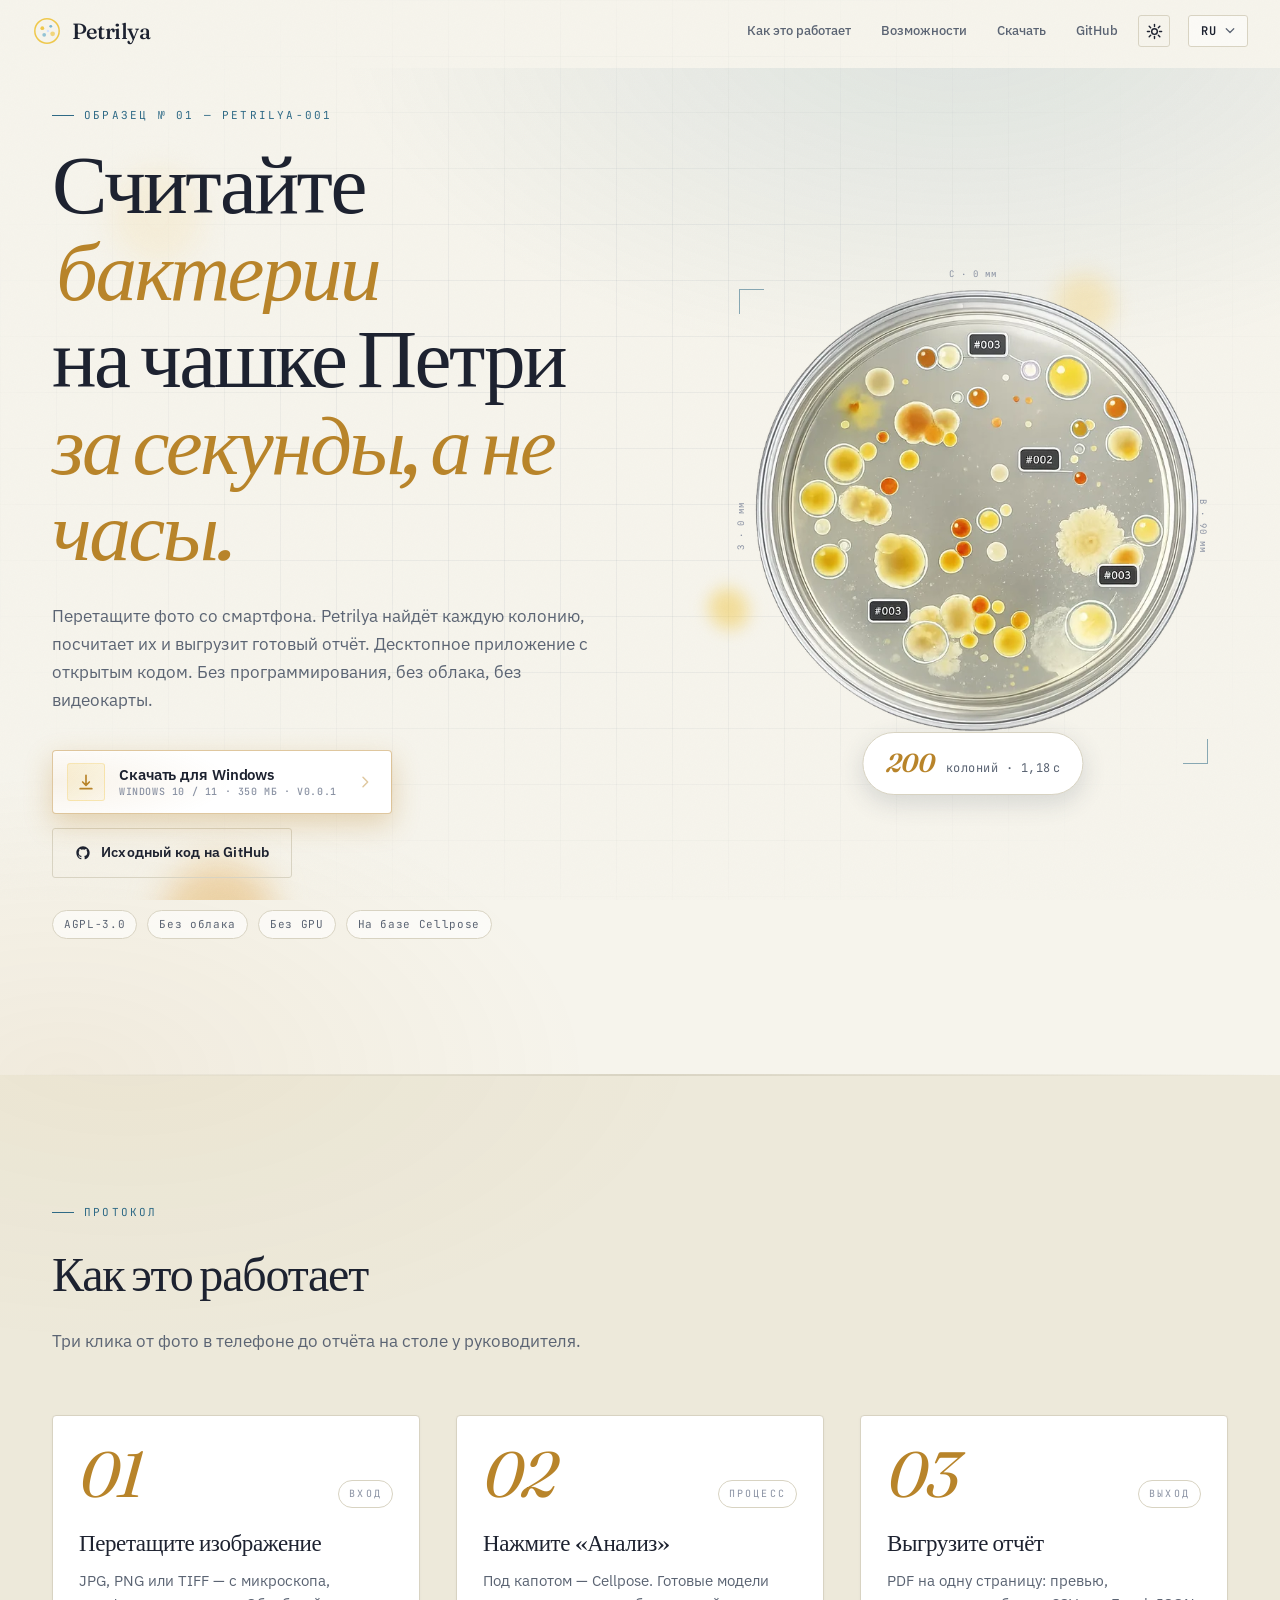
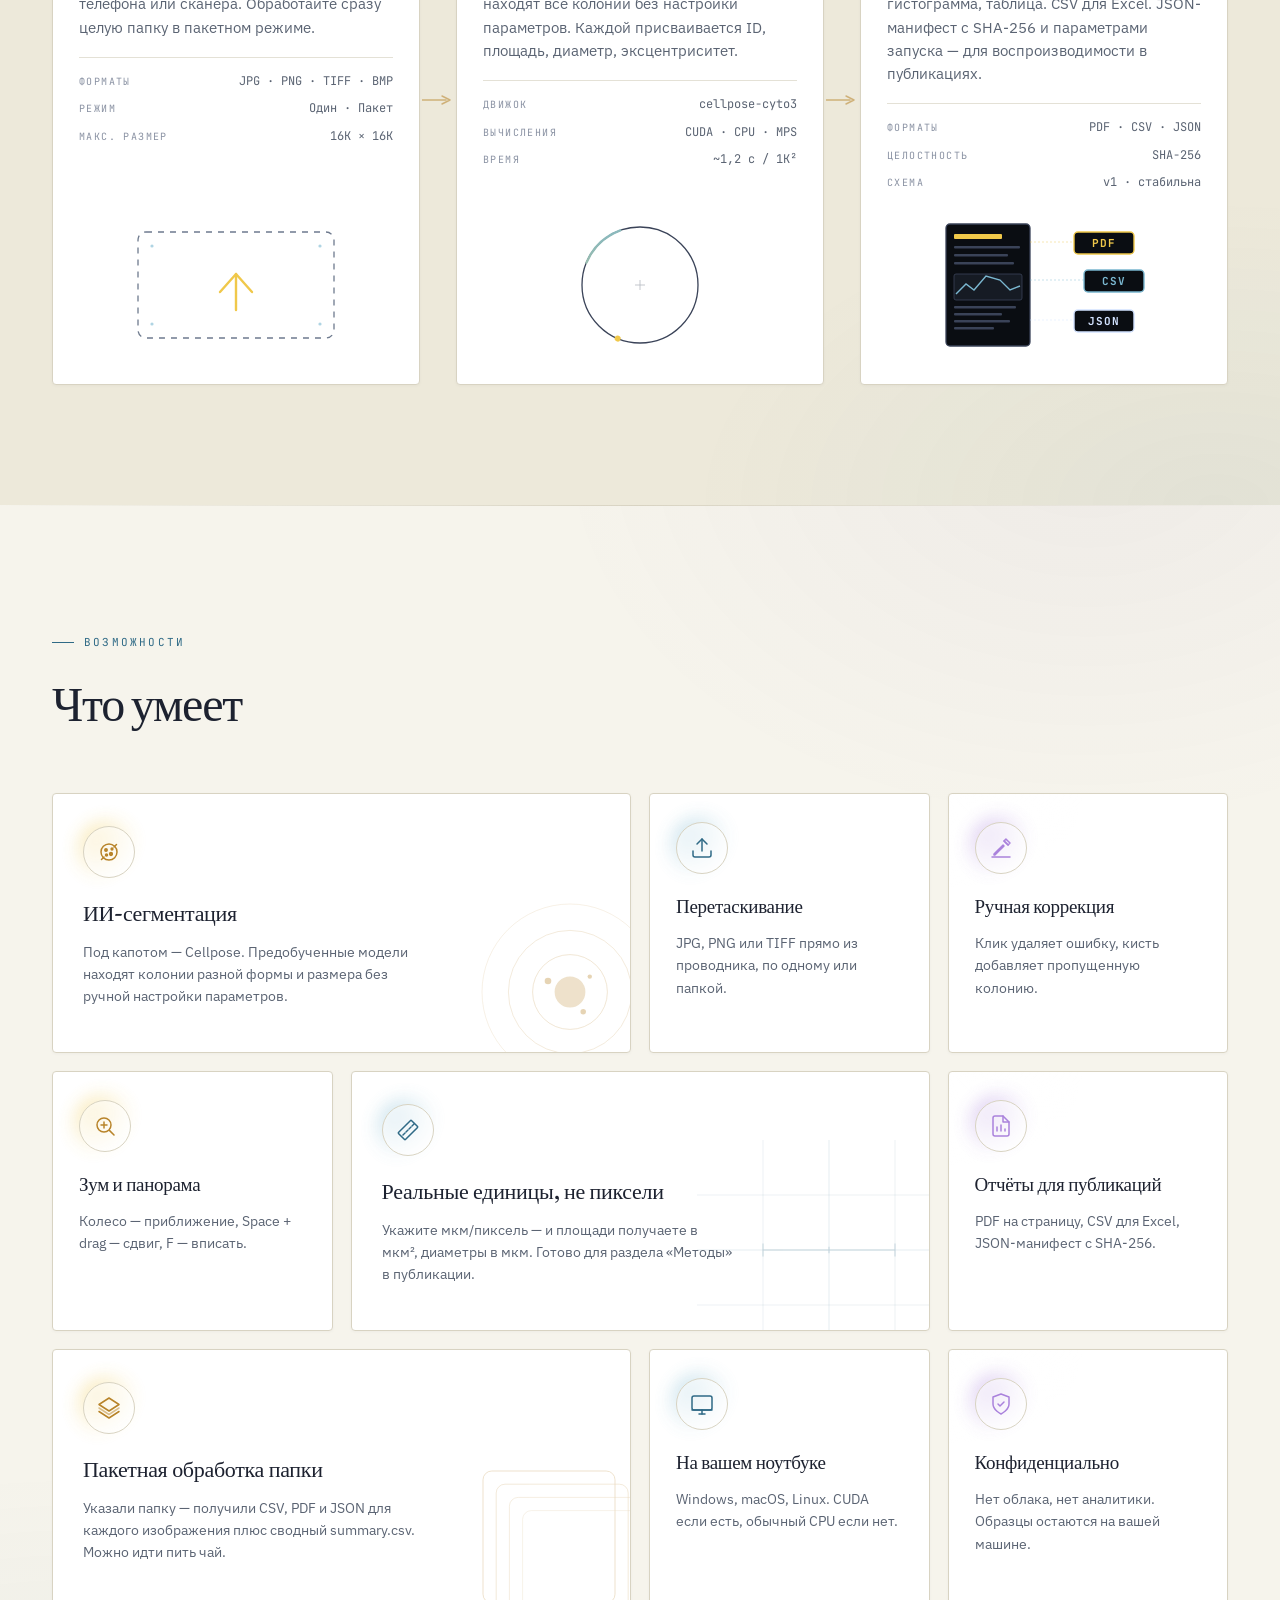
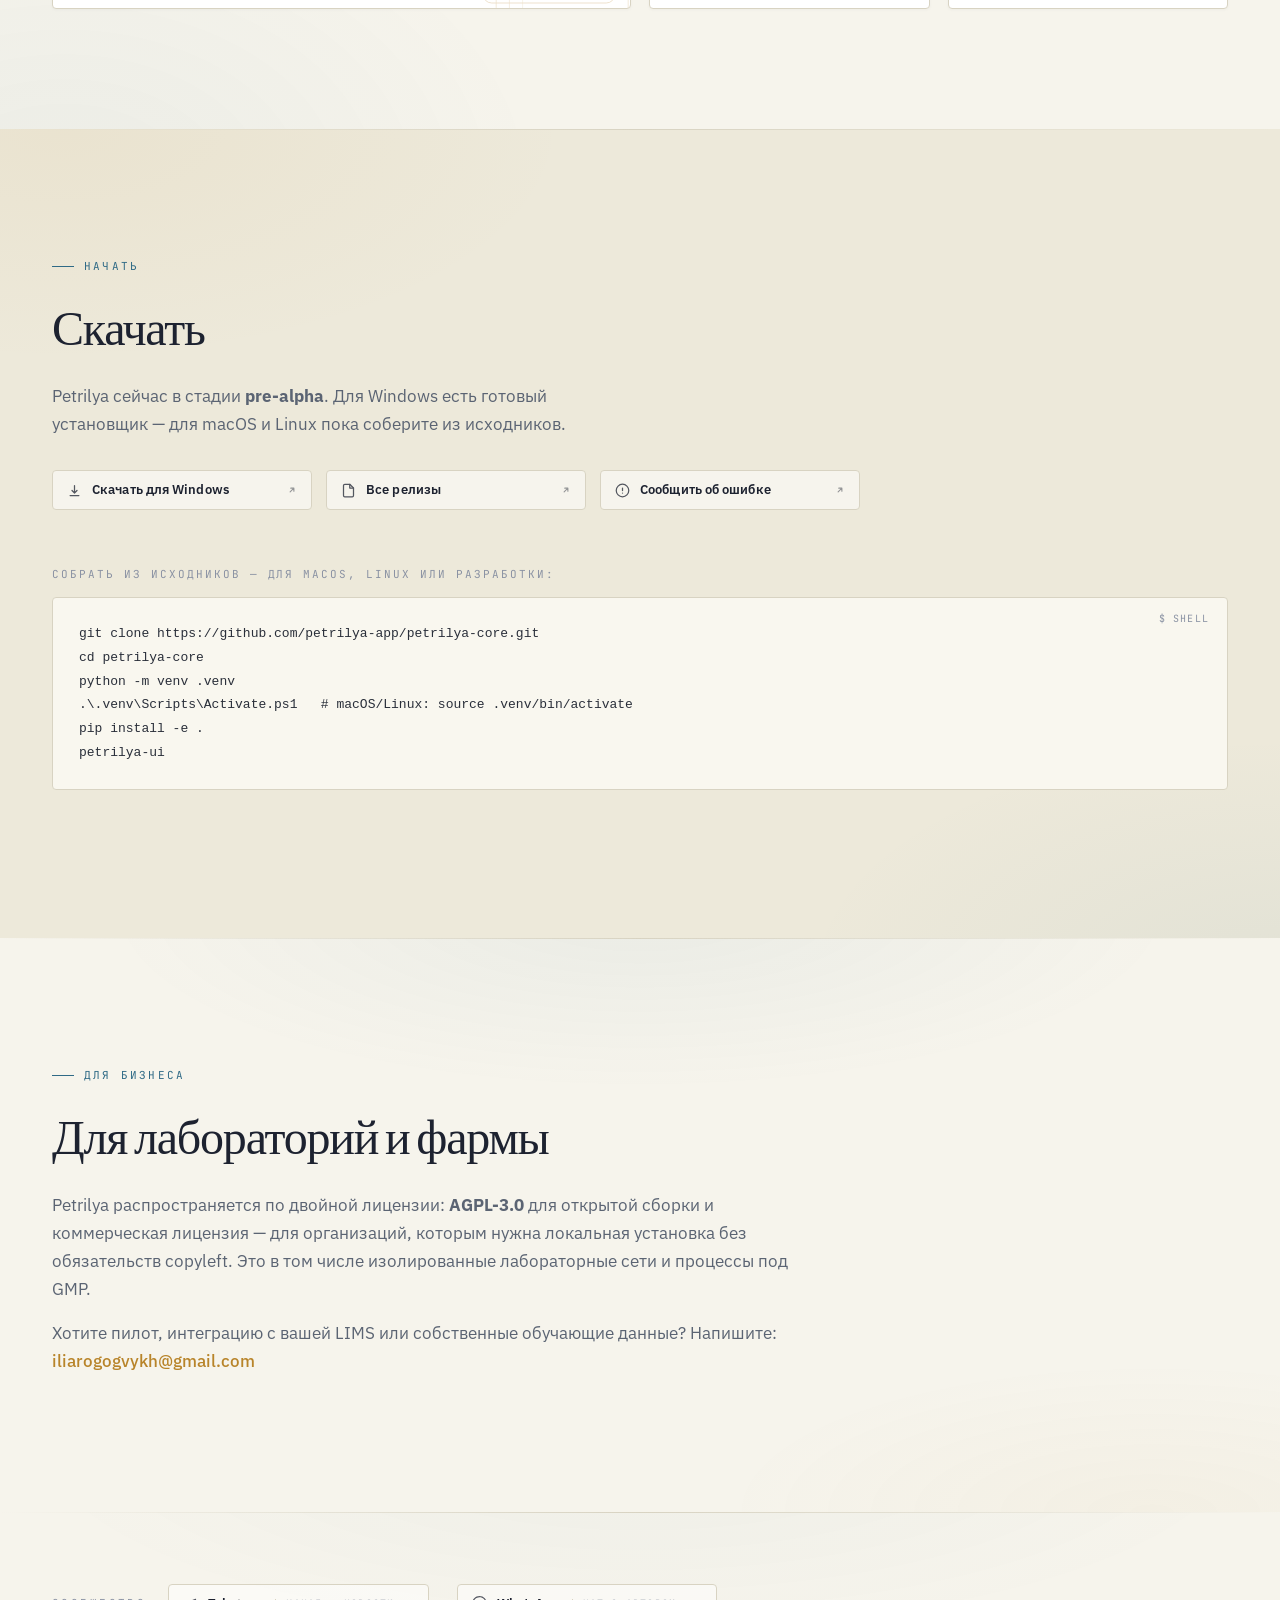
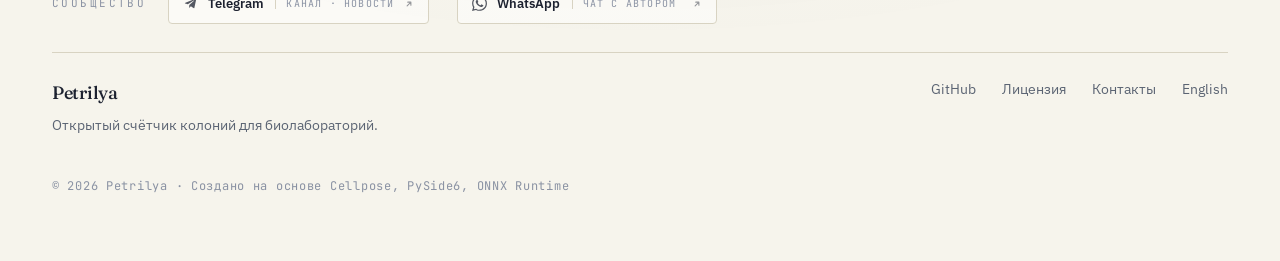
==== commit e66a7914: "landing: sticky translucent nav with backdrop blur on scroll" ====
--- a/docs/ru/index.html
+++ b/docs/ru/index.html
@@ -649,5 +649,6 @@
   <script src="../download-button.js" defer></script>
   <script src="../pause-on-hidden.js" defer></script>
   <script src="../steps-carousel.js" defer></script>
+  <script src="../sticky-nav.js" defer></script>
 </body>
 </html>
--- a/docs/style.css
+++ b/docs/style.css
@@ -29,6 +29,10 @@
 
 html {
   color-scheme: dark;
+  /* anchor links (#how, #features, #download) shouldn't tuck the
+     section title under the fixed nav */
+  scroll-padding-top: 76px;
+  scroll-behavior: smooth;
 }
 html.light {
   color-scheme: light;
@@ -259,16 +263,60 @@
   background: linear-gradient(90deg, transparent, var(--border), transparent);
 }
 
+/* ===== Sticky nav =====
+ * Pinned to the viewport top so it stays reachable on long pages.
+ * The hero already houses <nav> inside <header class="hero">, so we
+ * pull it out of normal flow with `position: fixed` and compensate
+ * with body padding-top so nothing hides under it.
+ * The bar starts transparent over the hero — once the user scrolls
+ * a few pixels, `.is-scrolled` (set by JS) turns on a translucent
+ * dark plate + hairline bottom border for legibility over content.
+ * ====================================================== */
 .nav {
-  max-width: var(--maxw);
-  margin: 0 auto;
-  padding: 22px 32px;
+  position: fixed;
+  top: 0;
+  left: 0;
+  right: 0;
+  width: 100%;
+  max-width: none;
+  margin: 0;
+  /* Centre inner contents at --maxw while the bar stays full-bleed
+     for the background plate. No wrapper div needed. */
+  padding-block: 14px;
+  padding-inline: max(32px, calc((100% - var(--maxw)) / 2));
   display: flex;
   justify-content: space-between;
   align-items: center;
-  position: relative;
-  z-index: 2;
-}
+  z-index: 50;
+  background: transparent;
+  border-bottom: 1px solid transparent;
+  transition:
+    background-color 0.25s ease,
+    border-color 0.25s ease,
+    backdrop-filter 0.25s ease,
+    padding 0.25s ease;
+}
+
+/* Scrolled state — translucent plate so content underneath shows
+ * through but text stays legible. backdrop-filter is progressive
+ * enhancement; the rgba fallback alone is enough on its own. */
+.nav.is-scrolled {
+  background: rgba(10, 13, 18, 0.72);
+  border-bottom-color: var(--border-soft);
+  backdrop-filter: saturate(140%) blur(14px);
+  -webkit-backdrop-filter: saturate(140%) blur(14px);
+  padding-block: 10px;
+}
+html.light .nav.is-scrolled {
+  background: rgba(246, 244, 236, 0.78);
+  border-bottom-color: var(--border);
+}
+
+/* Compensate fixed nav — push the hero (and everything else) down
+ * by the nav height so content doesn't tuck under it. */
+body { padding-top: 68px; }
+@media (max-width: 600px) { body { padding-top: 60px; } }
+@media (max-width: 480px) { body { padding-top: 56px; } }
 
 .brand {
   display: flex;
@@ -437,46 +485,77 @@
    state is toggled by JS for ~2 s after click to acknowledge the
    browser-native download.
    ================================================================== */
+/* === Hero download CTA — dark plate + amber accent ===
+ * Same restrained 'lab instrument' aesthetic as the rest of the
+ * page: sharp 4px corners, hairline amber border, dark background
+ * with subtle amber glow that intensifies on hover. The icon plate
+ * stays warm so the eye still locks onto it as the primary action.
+ * =================================================== */
 .btn-hero-download {
   position: relative;
   display: inline-flex;
   align-items: center;
-  gap: 16px;
-  padding: 14px 22px 14px 18px;
-  border-radius: 14px;
+  gap: 14px;
+  padding: 12px 18px 12px 14px;
+  border-radius: var(--radius);
   font-family: var(--sans);
   text-decoration: none;
   overflow: hidden;
   isolation: isolate;
-  border: 1.5px solid rgba(240, 200, 74, 0.55);
-  background:
-    linear-gradient(135deg,
-      rgba(240, 200, 74, 0.95) 0%,
-      rgba(245, 215, 100, 0.85) 35%,
-      rgba(122, 183, 208, 0.60) 100%);
-  color: #1a1304;
+  border: 1px solid rgba(240, 200, 74, 0.45);
+  background:
+    radial-gradient(ellipse 70% 100% at 0% 50%,
+      rgba(240, 200, 74, 0.08), transparent 75%),
+    var(--bg-card);
+  color: var(--text);
   box-shadow:
-    0 8px 24px rgba(240, 200, 74, 0.25),
-    0 1px 0 rgba(255, 255, 255, 0.4) inset,
-    0 -1px 0 rgba(0, 0, 0, 0.05) inset;
+    0 1px 0 rgba(255, 255, 255, 0.04) inset,
+    0 8px 24px rgba(0, 0, 0, 0.25);
   transition:
-    transform 0.35s cubic-bezier(0.22, 1, 0.36, 1),
-    box-shadow 0.35s cubic-bezier(0.22, 1, 0.36, 1),
-    border-color 0.25s ease;
+    transform 0.25s cubic-bezier(0.22, 1, 0.36, 1),
+    border-color 0.25s ease,
+    box-shadow 0.25s ease,
+    background 0.25s ease;
   cursor: pointer;
 }
 .btn-hero-download:hover {
-  transform: translateY(-3px) scale(1.01);
-  border-color: rgba(240, 200, 74, 0.85);
+  transform: translateY(-2px);
+  border-color: var(--accent-2);
+  color: var(--text);
+  text-decoration: none;
+  background:
+    radial-gradient(ellipse 80% 110% at 0% 50%,
+      rgba(240, 200, 74, 0.14), transparent 75%),
+    var(--bg-card);
   box-shadow:
-    0 16px 36px rgba(240, 200, 74, 0.35),
-    0 1px 0 rgba(255, 255, 255, 0.55) inset,
-    0 -1px 0 rgba(0, 0, 0, 0.05) inset;
-  text-decoration: none;
-  color: #1a1304;
-}
-.btn-hero-download:active { transform: translateY(0) scale(0.99); }
-
+    0 1px 0 rgba(255, 255, 255, 0.06) inset,
+    0 12px 30px rgba(0, 0, 0, 0.35),
+    0 0 0 1px rgba(240, 200, 74, 0.10);
+}
+.btn-hero-download:active { transform: translateY(0); }
+
+html.light .btn-hero-download {
+  background:
+    radial-gradient(ellipse 70% 100% at 0% 50%,
+      rgba(184, 132, 42, 0.10), transparent 75%),
+    var(--bg-card);
+  border-color: rgba(184, 132, 42, 0.45);
+  box-shadow:
+    0 1px 0 rgba(255, 255, 255, 0.6) inset,
+    0 6px 18px rgba(40, 50, 70, 0.10);
+}
+html.light .btn-hero-download:hover {
+  border-color: var(--accent-2);
+  background:
+    radial-gradient(ellipse 80% 110% at 0% 50%,
+      rgba(184, 132, 42, 0.18), transparent 75%),
+    var(--bg-card);
+  box-shadow:
+    0 1px 0 rgba(255, 255, 255, 0.7) inset,
+    0 12px 28px rgba(40, 50, 70, 0.16);
+}
+
+/* shine sweep — keep but soften, so it reads as a quiet pulse */
 .btn-hd-shine {
   position: absolute;
   inset: 0;
@@ -485,55 +564,45 @@
   background: linear-gradient(
     105deg,
     transparent 30%,
-    rgba(255, 255, 255, 0.55) 50%,
+    rgba(240, 200, 74, 0.10) 50%,
     transparent 70%
   );
   transform: translateX(-110%);
-  transition: transform 0.9s cubic-bezier(0.22, 1, 0.36, 1);
+  transition: transform 1.1s cubic-bezier(0.22, 1, 0.36, 1);
 }
 .btn-hero-download:hover .btn-hd-shine { transform: translateX(110%); }
 
-.btn-hero-download::after {
-  content: "";
-  position: absolute;
-  inset: 0;
-  z-index: 0;
-  pointer-events: none;
-  background: radial-gradient(
-    ellipse at 30% 0%,
-    rgba(255, 255, 255, 0.35),
-    transparent 60%
-  );
-  opacity: 0;
-  transition: opacity 0.4s ease;
-}
-.btn-hero-download:hover::after { opacity: 1; }
-
 .btn-hd-icon-wrap {
   position: relative;
   z-index: 1;
-  width: 44px;
-  height: 44px;
+  width: 38px;
+  height: 38px;
   flex-shrink: 0;
   display: inline-flex;
   align-items: center;
   justify-content: center;
-  border-radius: 10px;
+  border-radius: var(--radius-sm);
   background:
     linear-gradient(135deg,
-      rgba(26, 19, 4, 0.85),
-      rgba(26, 19, 4, 0.65));
-  box-shadow:
-    0 4px 10px rgba(0, 0, 0, 0.20),
-    0 1px 0 rgba(255, 255, 255, 0.18) inset;
-  transition: transform 0.4s cubic-bezier(0.34, 1.56, 0.64, 1);
+      rgba(240, 200, 74, 0.18),
+      rgba(240, 200, 74, 0.06));
+  border: 1px solid rgba(240, 200, 74, 0.30);
+  transition:
+    background 0.3s ease,
+    border-color 0.3s ease,
+    transform 0.4s cubic-bezier(0.34, 1.56, 0.64, 1);
 }
 .btn-hero-download:hover .btn-hd-icon-wrap {
-  transform: rotate(-6deg) scale(1.05);
+  background:
+    linear-gradient(135deg,
+      rgba(240, 200, 74, 0.28),
+      rgba(240, 200, 74, 0.10));
+  border-color: rgba(240, 200, 74, 0.55);
+  transform: scale(1.05);
 }
 .btn-hd-icon {
-  width: 22px;
-  height: 22px;
+  width: 20px;
+  height: 20px;
   color: var(--accent-2);
   transition: transform 0.3s ease;
 }
@@ -551,25 +620,22 @@
   display: inline-flex;
   flex-direction: column;
   align-items: flex-start;
-  gap: 1px;
+  gap: 2px;
   line-height: 1.15;
 }
 .btn-hd-title {
-  font-size: 15.5px;
-  font-weight: 700;
-  letter-spacing: -0.15px;
-  color: #1a1304;
+  font-size: 14.5px;
+  font-weight: 600;
+  letter-spacing: -0.1px;
+  color: var(--text);
 }
 .btn-hd-subtitle {
   font-family: var(--mono);
-  font-size: 10.5px;
-  font-weight: 600;
-  letter-spacing: 0.08em;
+  font-size: 10px;
+  font-weight: 500;
+  letter-spacing: 0.10em;
   text-transform: uppercase;
-  /* Full opacity for AA contrast on the amber gradient (~9:1, AAA).
-   * The visual hierarchy with the bold 15.5 px title is preserved by
-   * the font-size and weight gap, not by transparency. */
-  color: #1a1304;
+  color: var(--text-mute);
 }
 .btn-hd-subtitle[lang="ru"] { letter-spacing: 0.06em; }
 
@@ -577,41 +643,55 @@
   position: relative;
   z-index: 1;
   display: inline-flex;
-  width: 18px;
-  height: 18px;
-  margin-left: 4px;
-  opacity: 0.55;
-  transition: transform 0.35s cubic-bezier(0.22, 1, 0.36, 1), opacity 0.25s ease;
+  width: 16px;
+  height: 16px;
+  margin-left: 6px;
+  opacity: 0.45;
+  transition: transform 0.3s cubic-bezier(0.22, 1, 0.36, 1), opacity 0.25s ease;
 }
 .btn-hero-download:hover .btn-hd-arrow {
   opacity: 1;
   transform: translateX(4px);
 }
-.btn-hd-arrow svg { width: 100%; height: 100%; color: #1a1304; }
+.btn-hd-arrow svg { width: 100%; height: 100%; color: var(--accent-2); }
 
 /* === Downloading / done states (JS-toggled) === */
 .btn-hero-download.is-downloading {
   pointer-events: none;
-  border-color: rgba(122, 183, 208, 0.75);
+  border-color: rgba(122, 183, 208, 0.60);
+  background:
+    radial-gradient(ellipse 70% 100% at 0% 50%,
+      rgba(122, 183, 208, 0.10), transparent 75%),
+    var(--bg-card);
+}
+.btn-hero-download.is-downloading .btn-hd-icon { color: var(--accent-3); }
+.btn-hero-download.is-downloading .btn-hd-icon-wrap {
   background:
     linear-gradient(135deg,
-      rgba(180, 215, 230, 0.95) 0%,
-      rgba(220, 200, 130, 0.85) 100%);
+      rgba(122, 183, 208, 0.20),
+      rgba(122, 183, 208, 0.06));
+  border-color: rgba(122, 183, 208, 0.40);
 }
 .btn-hero-download.is-downloading .btn-hd-title::after {
   content: " · starting…";
-  font-weight: 500;
-  color: rgba(26, 19, 4, 0.7);
+  font-weight: 400;
+  color: var(--text-dim);
 }
 .btn-hero-download.is-done {
-  border-color: rgba(111, 191, 161, 0.75);
+  border-color: rgba(111, 191, 161, 0.55);
+  background:
+    radial-gradient(ellipse 70% 100% at 0% 50%,
+      rgba(111, 191, 161, 0.10), transparent 75%),
+    var(--bg-card);
+}
+.btn-hero-download.is-done .btn-hd-icon { color: #6fbfa1; }
+.btn-hero-download.is-done .btn-hd-icon-wrap {
   background:
     linear-gradient(135deg,
-      rgba(180, 230, 200, 0.95) 0%,
-      rgba(140, 200, 165, 0.85) 100%);
-}
-
-/* (Light theme keeps full-opacity #1a1304 — same colour, same AAA contrast.) */
+      rgba(111, 191, 161, 0.20),
+      rgba(111, 191, 161, 0.06));
+  border-color: rgba(111, 191, 161, 0.40);
+}
 html.light .btn-hero-download {
   box-shadow:
     0 10px 28px rgba(184, 132, 42, 0.30),
@@ -2010,7 +2090,8 @@
   .lang-dropdown { margin-left: 16px; }
   .theme-toggle  { margin-left: 0; }
   .container { padding: 0 18px; }
-  .nav { padding: 16px 18px; }
+  .nav { padding-block: 12px; padding-inline: 18px; }
+  .nav.is-scrolled { padding-block: 9px; }
   .hero-grid { padding: 0 18px; margin-top: 16px; }
   .hero { padding-bottom: 60px; }
 
@@ -2065,7 +2146,8 @@
 @media (max-width: 480px) {
   .container,
   .hero-grid { padding: 0 14px; }
-  .nav { padding: 14px 14px; }
+  .nav { padding-block: 10px; padding-inline: 14px; }
+  .nav.is-scrolled { padding-block: 8px; }
 
   .hero-text h1 {
     font-size: clamp(26px, 9vw, 40px);
